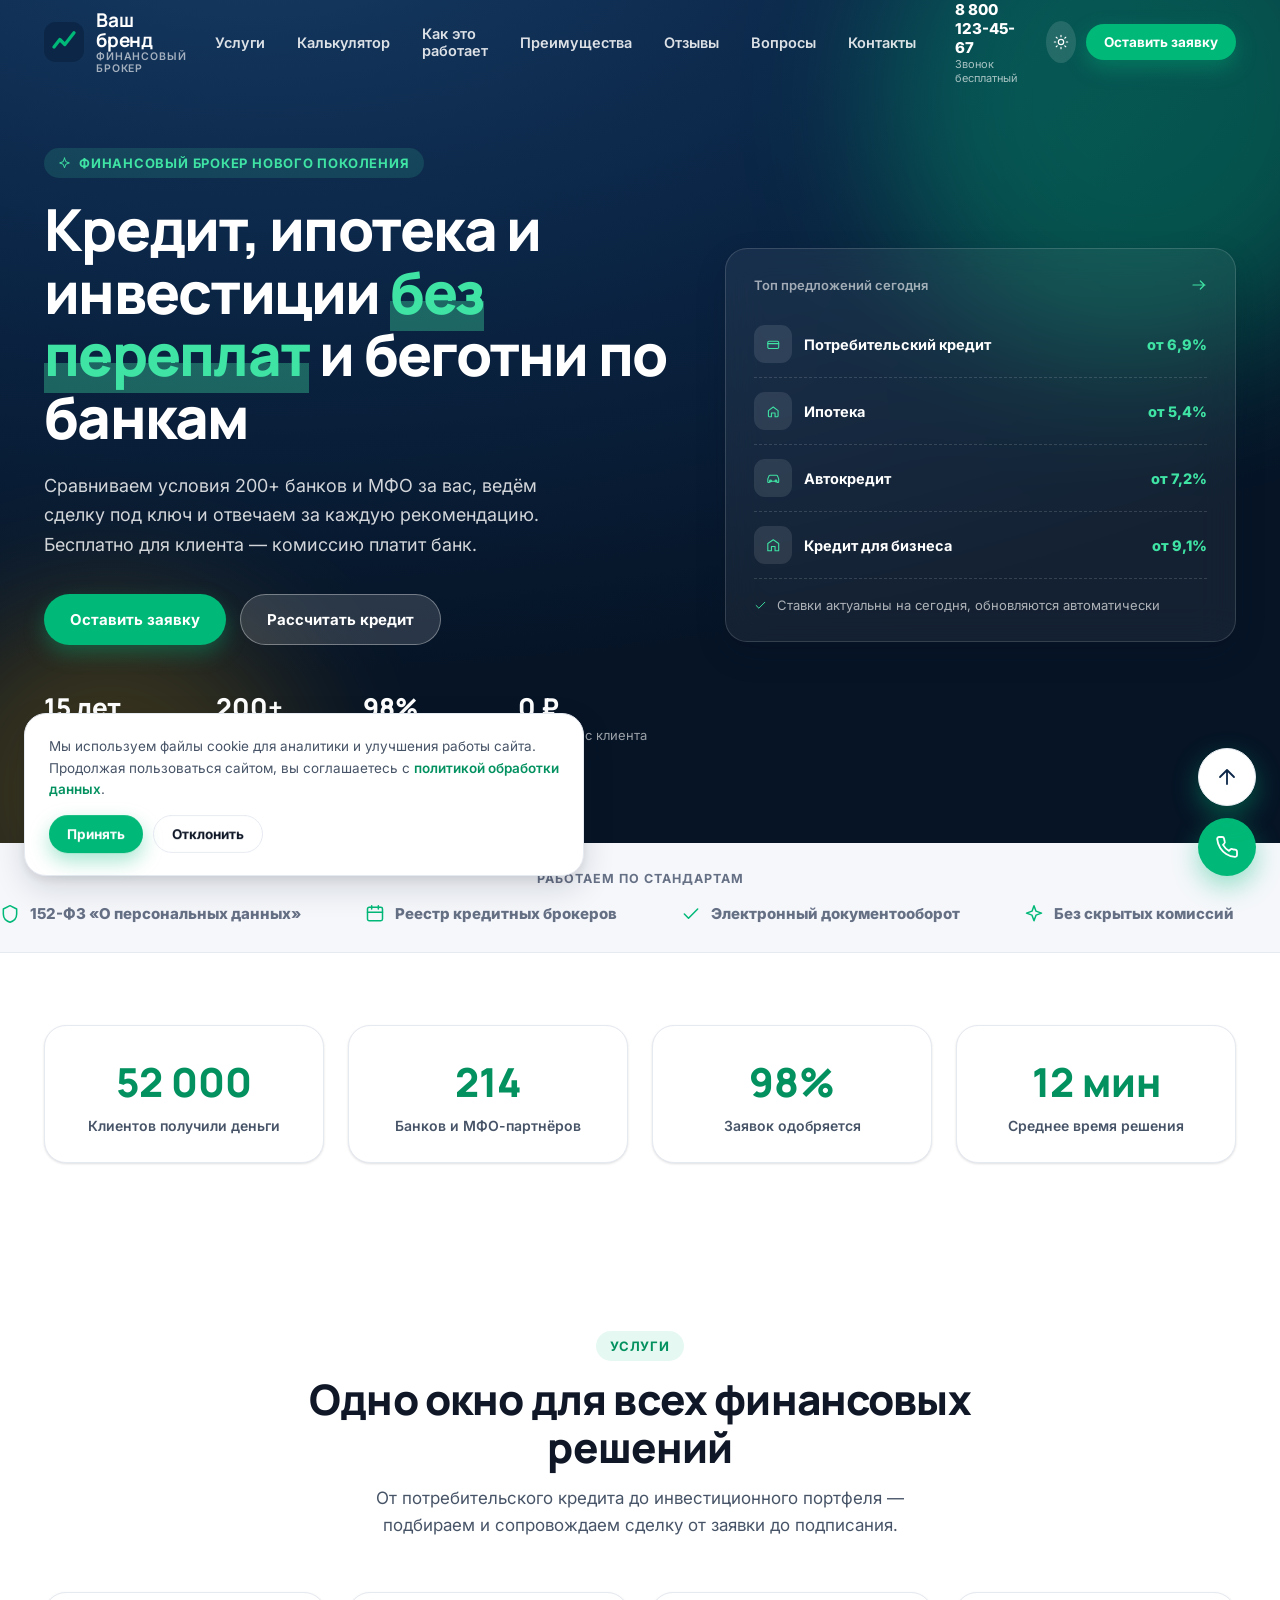
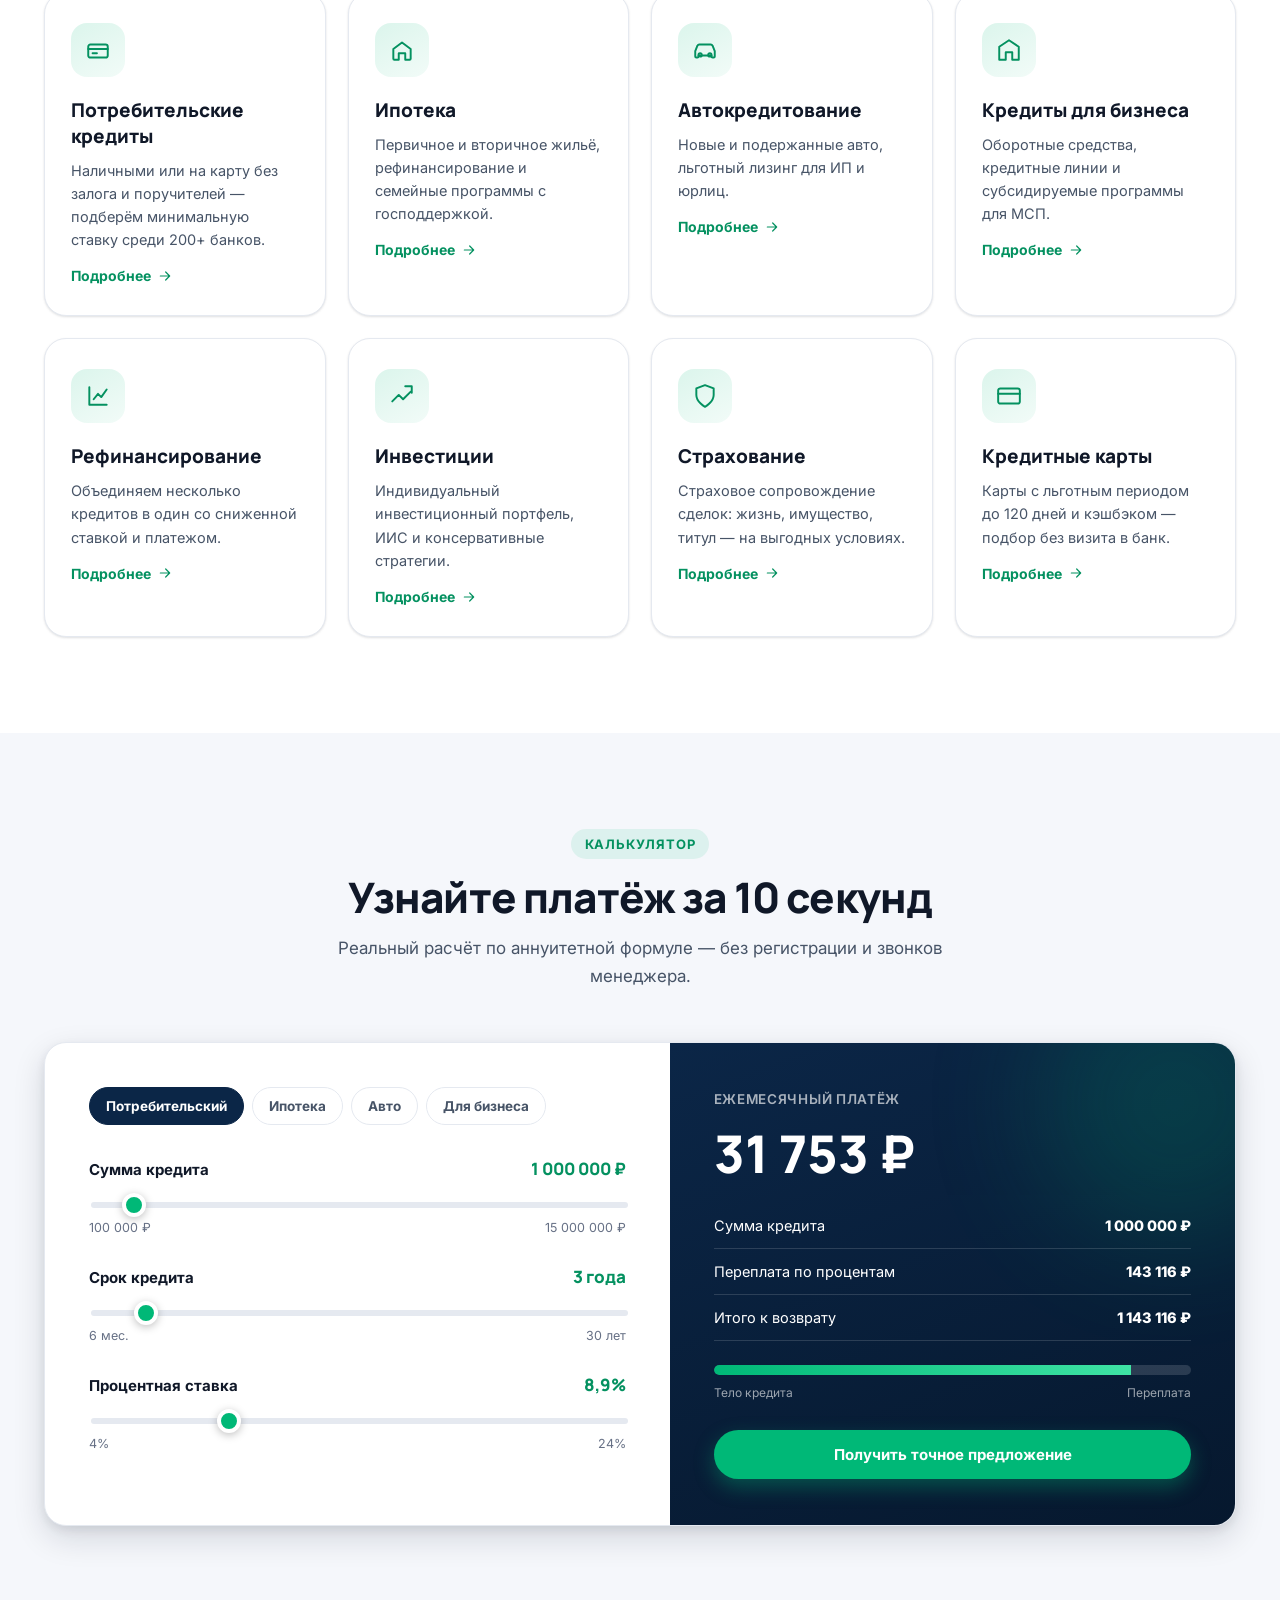
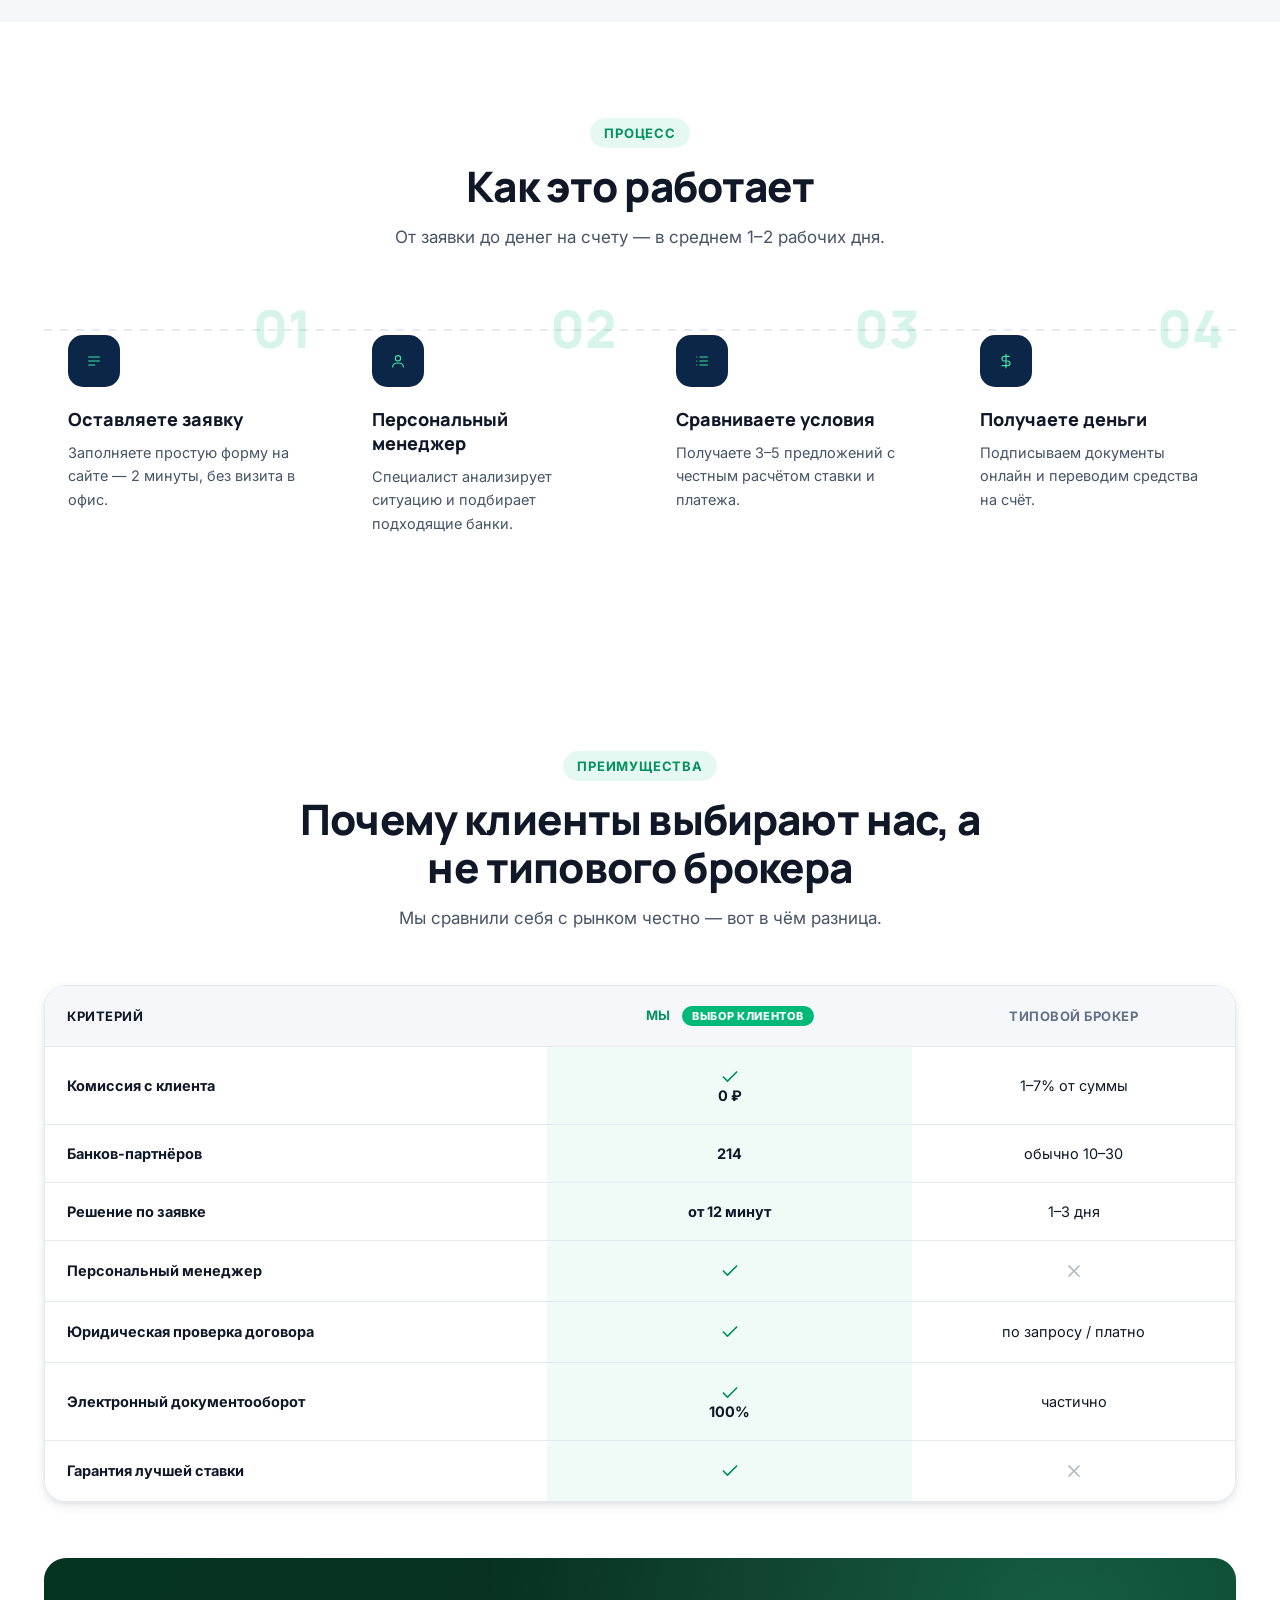
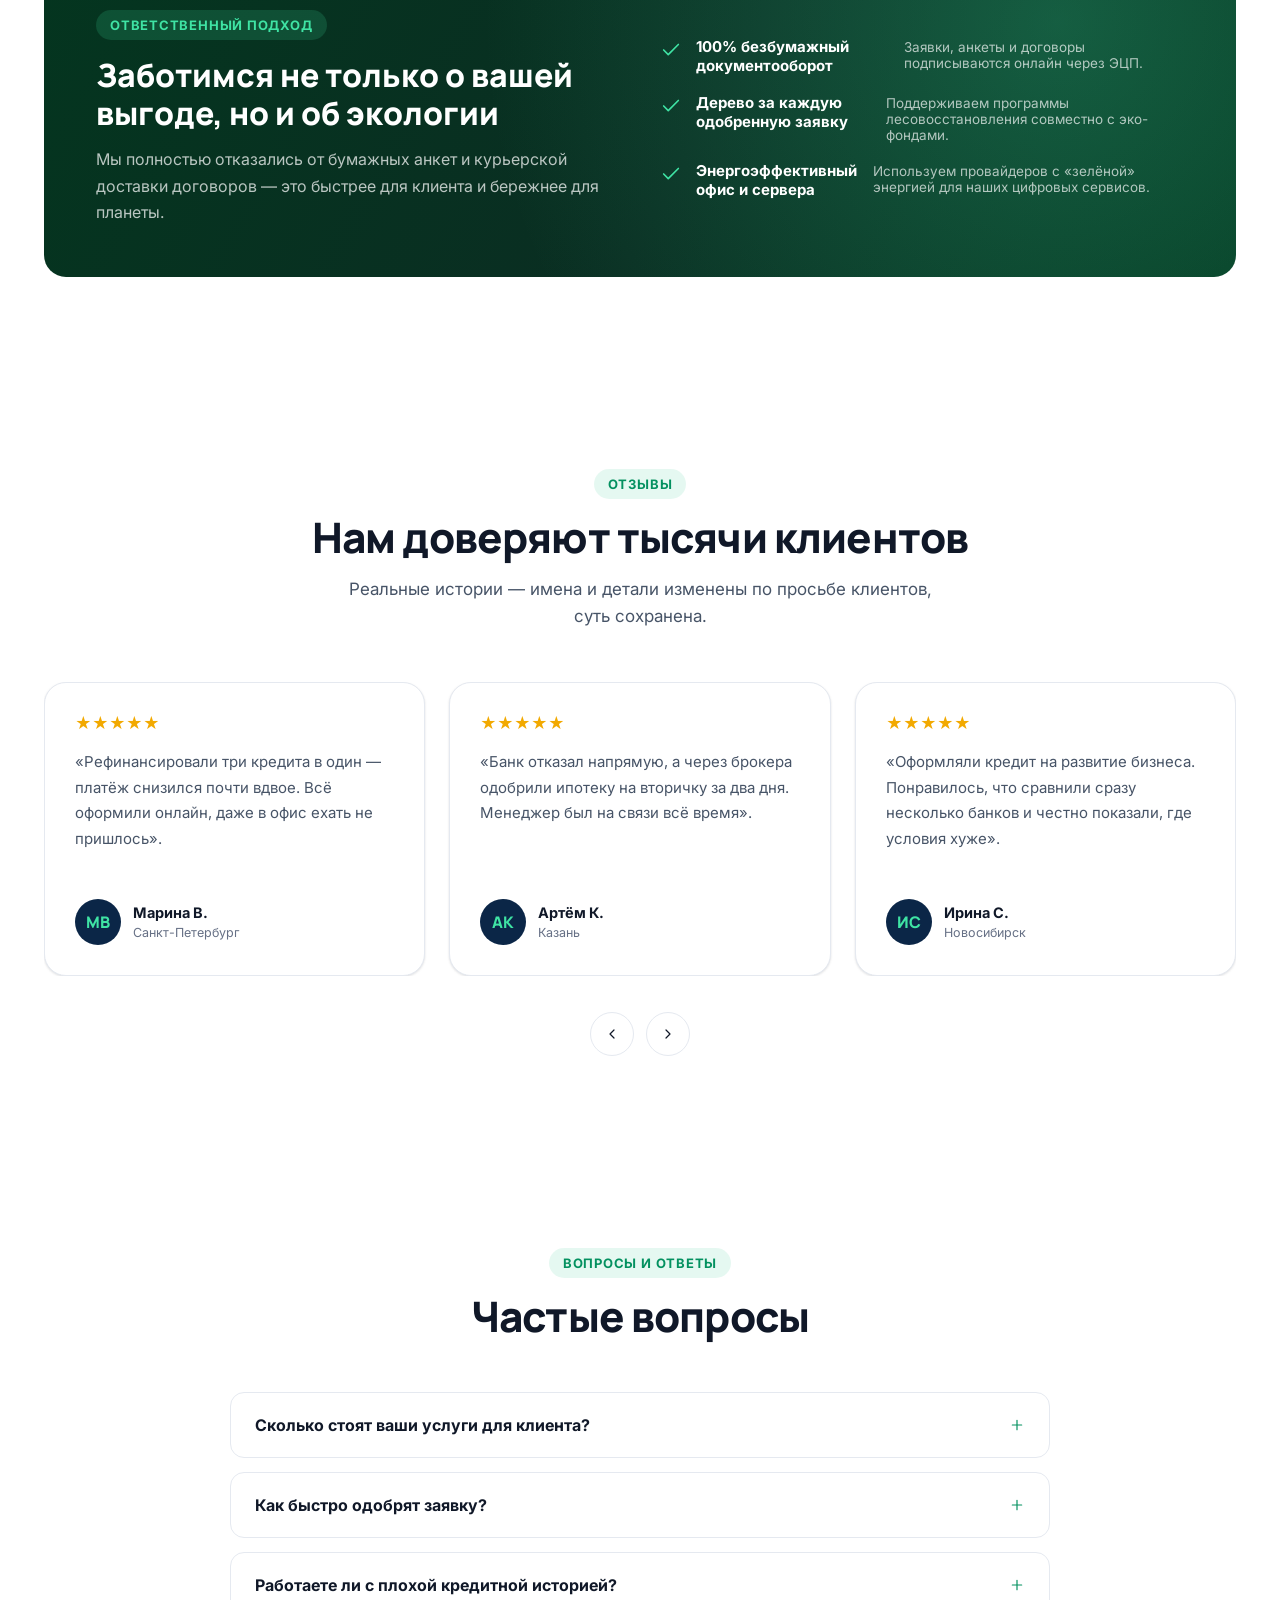
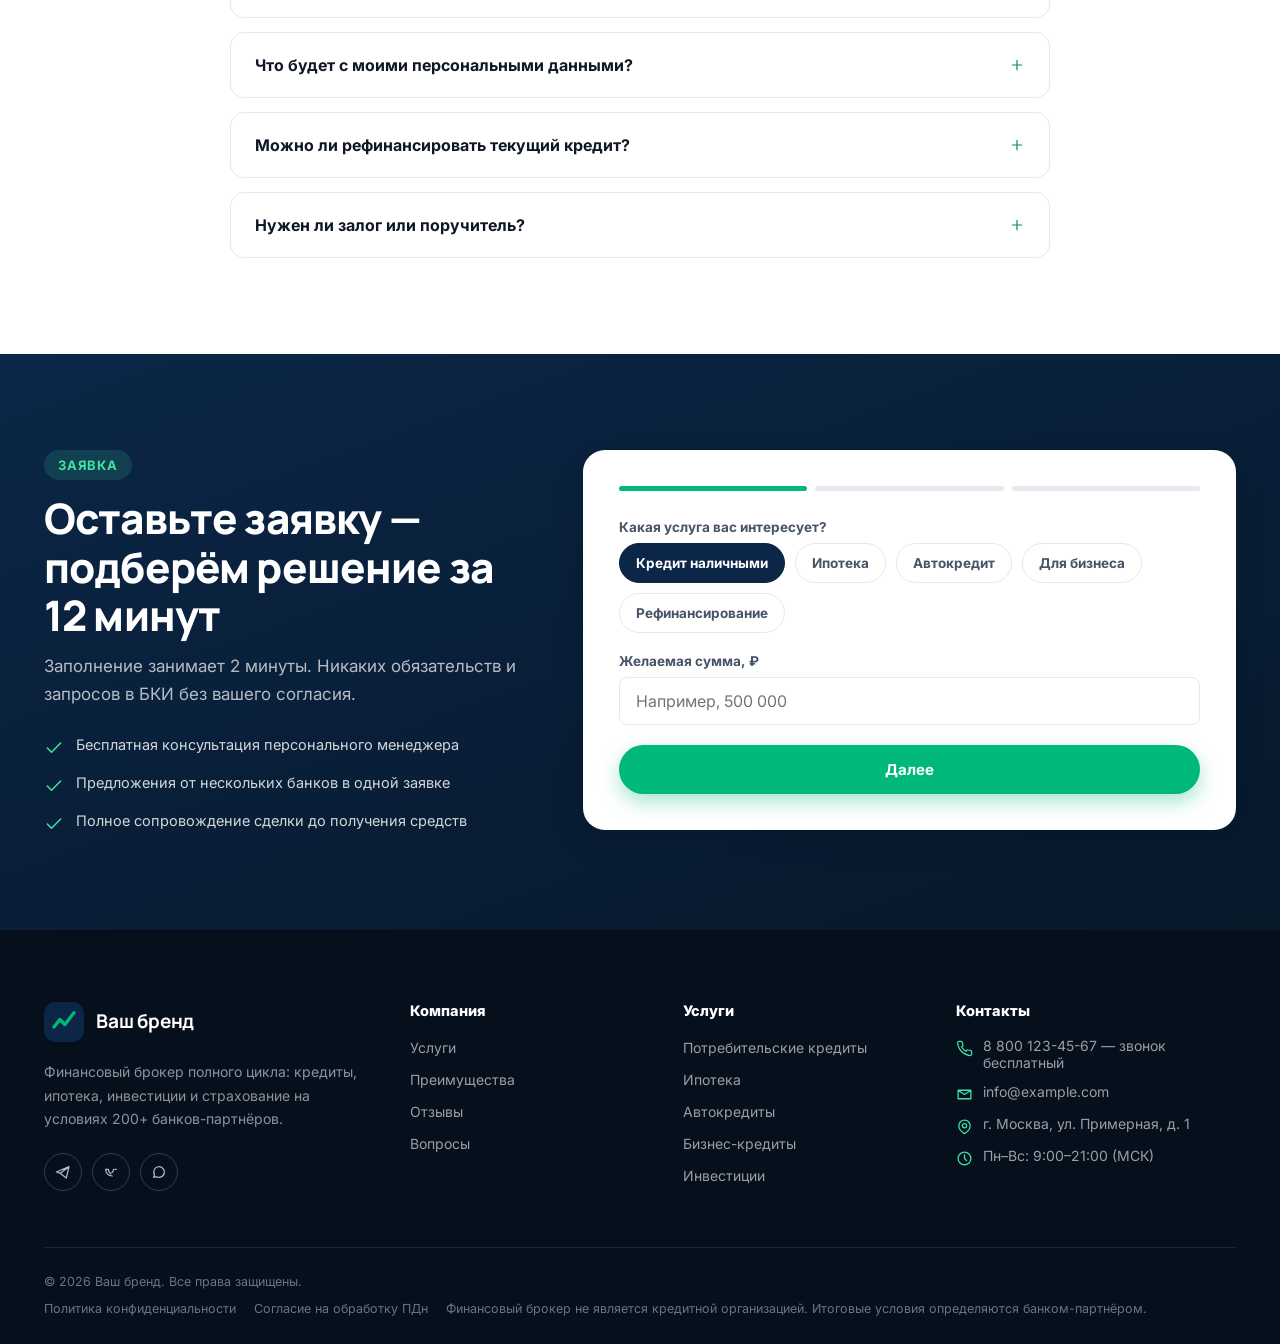
==== index.html @ 5a0577ce "Add brokerage website landing page Modern, functional landing page for a financial brokerage: intera" ====
<!doctype html>
<html lang="ru">
<head>
<meta charset="UTF-8">
<meta name="viewport" content="width=device-width, initial-scale=1">
<title>Финансовый брокер — кредиты, ипотека и инвестиции без переплат</title>
<meta name="description" content="Подбираем кредиты, ипотеку, автокредиты и инвестиционные решения на условиях 200+ банков-партнёров. Бесплатно для клиента, онлайн, за 5 минут.">
<meta name="theme-color" content="#0b2647">
<link rel="icon" href="data:image/svg+xml,%3Csvg xmlns='http://www.w3.org/2000/svg' viewBox='0 0 48 48'%3E%3Crect width='48' height='48' rx='12' fill='%230b2647'/%3E%3Cpath d='M12 30l7-9 6 6 11-14' stroke='%2300b877' stroke-width='4' fill='none' stroke-linecap='round' stroke-linejoin='round'/%3E%3C/svg%3E">
<link rel="preconnect" href="https://fonts.googleapis.com">
<link rel="preconnect" href="https://fonts.gstatic.com" crossorigin>
<link href="https://fonts.googleapis.com/css2?family=Inter:wght@400;500;600;700;800&family=Manrope:wght@700;800&display=swap" rel="stylesheet">
<link rel="stylesheet" href="assets/css/styles.css">
</head>
<body>
<a class="skip-link" href="#main">Перейти к содержанию</a>
<div class="scroll-progress" id="scrollProgress"></div>

<header class="site-header" id="siteHeader">
  <div class="container">
    <a href="#top" class="brand" aria-label="На главную">
      <svg class="brand-mark" viewBox="0 0 48 48" aria-hidden="true">
        <rect width="48" height="48" rx="14" fill="#0b2647"/>
        <path d="M12 30l7-9 6 6 11-14" stroke="#00b877" stroke-width="4" fill="none" stroke-linecap="round" stroke-linejoin="round"/>
      </svg>
      <span class="brand-name"><b>Ваш бренд</b><span>финансовый брокер</span></span>
    </a>

    <nav class="nav-desktop" aria-label="Основная навигация">
      <a href="#services">Услуги</a>
      <a href="#calculator">Калькулятор</a>
      <a href="#how">Как это работает</a>
      <a href="#advantages">Преимущества</a>
      <a href="#reviews">Отзывы</a>
      <a href="#faq">Вопросы</a>
      <a href="#contacts">Контакты</a>
    </nav>

    <div class="header-actions">
      <div class="header-phone">
        <a href="tel:+78001234567">8 800 123-45-67</a>
        <small>Звонок бесплатный</small>
      </div>
      <button class="theme-toggle" id="themeToggle" aria-label="Переключить тему">
        <svg class="icon icon-sun" viewBox="0 0 24 24"><circle cx="12" cy="12" r="4"/><path d="M12 2v2M12 20v2M4.9 4.9l1.4 1.4M17.7 17.7l1.4 1.4M2 12h2M20 12h2M4.9 19.1l1.4-1.4M17.7 6.3l1.4-1.4"/></svg>
        <svg class="icon icon-moon" viewBox="0 0 24 24"><path d="M21 12.8A9 9 0 1111.2 3a7 7 0 009.8 9.8z"/></svg>
      </button>
      <a href="#apply" class="btn btn-primary btn-sm header-apply-btn">Оставить заявку</a>
      <button class="menu-toggle" id="menuToggle" aria-label="Открыть меню">
        <svg class="icon" viewBox="0 0 24 24"><path d="M4 7h16M4 12h16M4 17h16"/></svg>
      </button>
    </div>
  </div>
</header>

<div class="nav-mobile" id="navMobile">
  <div class="nav-mobile-top">
    <span class="brand"><svg class="brand-mark" viewBox="0 0 48 48" aria-hidden="true"><rect width="48" height="48" rx="14" fill="#0b2647"/><path d="M12 30l7-9 6 6 11-14" stroke="#00b877" stroke-width="4" fill="none" stroke-linecap="round" stroke-linejoin="round"/></svg><span class="brand-name"><b style="color:var(--c-text)">Ваш бренд</b></span></span>
    <button class="menu-toggle" id="menuClose" aria-label="Закрыть меню" style="background:var(--c-bg-alt);color:var(--c-text)">
      <svg class="icon" viewBox="0 0 24 24"><path d="M6 6l12 12M18 6L6 18"/></svg>
    </button>
  </div>
  <a href="#services">Услуги</a>
  <a href="#calculator">Калькулятор</a>
  <a href="#how">Как это работает</a>
  <a href="#advantages">Преимущества</a>
  <a href="#reviews">Отзывы</a>
  <a href="#faq">Вопросы</a>
  <a href="#contacts">Контакты</a>
  <div class="header-phone">
    <a href="tel:+78001234567">8 800 123-45-67</a>
    <small>Звонок по России бесплатный</small>
  </div>
  <a href="#apply" class="btn btn-primary btn-block mt-lg">Оставить заявку</a>
</div>

<main id="main">

  <!-- HERO -->
  <section class="hero" id="top">
    <div class="hero-blob b1"></div>
    <div class="hero-blob b2"></div>
    <div class="container">
      <div class="hero-copy">
        <span class="eyebrow" style="background:rgba(63,227,164,.14); color:#3fe3a4;">
          <svg class="icon" viewBox="0 0 24 24" width="14" height="14"><path d="M12 2l2.4 6.6L21 11l-6.6 2.4L12 20l-2.4-6.6L3 11l6.6-2.4L12 2z"/></svg>
          Финансовый брокер нового поколения
        </span>
        <h1>Кредит, ипотека и инвестиции <em>без переплат</em> и беготни по банкам</h1>
        <p>Сравниваем условия 200+ банков и МФО за вас, ведём сделку под ключ и отвечаем за каждую рекомендацию. Бесплатно для клиента — комиссию платит банк.</p>
        <div class="hero-cta">
          <a href="#apply" class="btn btn-primary">Оставить заявку</a>
          <a href="#calculator" class="btn btn-light">Рассчитать кредит</a>
        </div>
        <div class="hero-trust">
          <div><b>15 лет</b><span>на финансовом рынке</span></div>
          <div><b>200+</b><span>банков-партнёров</span></div>
          <div><b>98%</b><span>одобренных заявок</span></div>
          <div><b>0 ₽</b><span>комиссии с клиента</span></div>
        </div>
      </div>

      <div class="hero-panel" aria-hidden="true">
        <div class="hero-panel-head">
          <span>Топ предложений сегодня</span>
          <svg class="icon" viewBox="0 0 24 24" width="16" height="16" style="color:#3fe3a4"><path d="M3 12h18M14 6l6 6-6 6"/></svg>
        </div>
        <div class="hero-panel-row">
          <span class="name"><span class="badge"><svg class="icon" viewBox="0 0 24 24" width="18" height="18"><rect x="3" y="7" width="18" height="12" rx="2"/><path d="M3 11h18"/></svg></span>Потребительский кредит</span>
          <span class="rate">от 6,9%</span>
        </div>
        <div class="hero-panel-row">
          <span class="name"><span class="badge"><svg class="icon" viewBox="0 0 24 24" width="18" height="18"><path d="M4 11l8-6 8 6v9a1 1 0 01-1 1h-4v-6H9v6H5a1 1 0 01-1-1v-9z"/></svg></span>Ипотека</span>
          <span class="rate">от 5,4%</span>
        </div>
        <div class="hero-panel-row">
          <span class="name"><span class="badge"><svg class="icon" viewBox="0 0 24 24" width="18" height="18"><path d="M3 13l2-5a2 2 0 012-1h10a2 2 0 012 1l2 5v5a1 1 0 01-1 1h-1a1 1 0 01-1-1v-1H6v1a1 1 0 01-1 1H4a1 1 0 01-1-1v-5z"/><circle cx="7.5" cy="16.5" r="1.5"/><circle cx="16.5" cy="16.5" r="1.5"/></svg></span>Автокредит</span>
          <span class="rate">от 7,2%</span>
        </div>
        <div class="hero-panel-row">
          <span class="name"><span class="badge"><svg class="icon" viewBox="0 0 24 24" width="18" height="18"><path d="M3 21V9l9-6 9 6v12h-6v-7H9v7H3z"/></svg></span>Кредит для бизнеса</span>
          <span class="rate">от 9,1%</span>
        </div>
        <div class="hero-panel-foot">
          <svg class="icon" viewBox="0 0 24 24" width="16" height="16"><path d="M20 6L9 17l-5-5"/></svg>
          Ставки актуальны на сегодня, обновляются автоматически
        </div>
      </div>
    </div>
  </section>

  <!-- TRUST STRIP -->
  <div class="trust-strip">
    <p>Работаем по стандартам</p>
    <div class="marquee">
      <div class="marquee-group">
        <span class="marquee-item"><svg class="icon" viewBox="0 0 24 24"><path d="M12 2l8 4v6c0 5-3.4 8.4-8 10-4.6-1.6-8-5-8-10V6l8-4z"/></svg>152-ФЗ «О персональных данных»</span>
        <span class="marquee-item"><svg class="icon" viewBox="0 0 24 24"><rect x="3" y="4" width="18" height="16" rx="2"/><path d="M8 2v4M16 2v4M3 10h18"/></svg>Реестр кредитных брокеров</span>
        <span class="marquee-item"><svg class="icon" viewBox="0 0 24 24"><path d="M20 6L9 17l-5-5"/></svg>Электронный документооборот</span>
        <span class="marquee-item"><svg class="icon" viewBox="0 0 24 24"><path d="M12 2l2.4 6.6L21 11l-6.6 2.4L12 20l-2.4-6.6L3 11l6.6-2.4L12 2z"/></svg>Без скрытых комиссий</span>
        <span class="marquee-item"><svg class="icon" viewBox="0 0 24 24"><path d="M12 22s8-4.5 8-11V5l-8-3-8 3v6c0 6.5 8 11 8 11z"/></svg>Страхование сделок</span>
      </div>
      <div class="marquee-group" aria-hidden="true">
        <span class="marquee-item"><svg class="icon" viewBox="0 0 24 24"><path d="M12 2l8 4v6c0 5-3.4 8.4-8 10-4.6-1.6-8-5-8-10V6l8-4z"/></svg>152-ФЗ «О персональных данных»</span>
        <span class="marquee-item"><svg class="icon" viewBox="0 0 24 24"><rect x="3" y="4" width="18" height="16" rx="2"/><path d="M8 2v4M16 2v4M3 10h18"/></svg>Реестр кредитных брокеров</span>
        <span class="marquee-item"><svg class="icon" viewBox="0 0 24 24"><path d="M20 6L9 17l-5-5"/></svg>Электронный документооборот</span>
        <span class="marquee-item"><svg class="icon" viewBox="0 0 24 24"><path d="M12 2l2.4 6.6L21 11l-6.6 2.4L12 20l-2.4-6.6L3 11l6.6-2.4L12 2z"/></svg>Без скрытых комиссий</span>
        <span class="marquee-item"><svg class="icon" viewBox="0 0 24 24"><path d="M12 22s8-4.5 8-11V5l-8-3-8 3v6c0 6.5 8 11 8 11z"/></svg>Страхование сделок</span>
      </div>
    </div>
  </div>

  <!-- STATS -->
  <section class="stats">
    <div class="container stats-grid">
      <div class="stat-card reveal"><div class="num" data-count="52000">0</div><div class="lbl">Клиентов получили деньги</div></div>
      <div class="stat-card reveal"><div class="num" data-count="214">0</div><div class="lbl">Банков и МФО-партнёров</div></div>
      <div class="stat-card reveal"><div class="num" data-count="98" data-suffix="%">0</div><div class="lbl">Заявок одобряется</div></div>
      <div class="stat-card reveal"><div class="num" data-count="12" data-suffix=" мин">0</div><div class="lbl">Среднее время решения</div></div>
    </div>
  </section>

  <!-- SERVICES -->
  <section id="services">
    <div class="container">
      <div class="section-head center">
        <span class="eyebrow">Услуги</span>
        <h2 class="section-title">Одно окно для всех финансовых решений</h2>
        <p class="section-lead">От потребительского кредита до инвестиционного портфеля — подбираем и сопровождаем сделку от заявки до подписания.</p>
      </div>
      <div class="services-grid reveal-stagger">
        <article class="service-card reveal" style="--i:0">
          <div class="service-icon"><svg class="icon" viewBox="0 0 24 24"><rect x="3" y="7" width="18" height="12" rx="2"/><path d="M3 11h18M7 15h4"/></svg></div>
          <h3>Потребительские кредиты</h3>
          <p>Наличными или на карту без залога и поручителей — подберём минимальную ставку среди 200+ банков.</p>
          <a href="#apply" class="service-link">Подробнее <svg class="icon" viewBox="0 0 24 24" width="16" height="16"><path d="M5 12h14M13 6l6 6-6 6"/></svg></a>
        </article>
        <article class="service-card reveal" style="--i:1">
          <div class="service-icon"><svg class="icon" viewBox="0 0 24 24"><path d="M4 11l8-6 8 6v9a1 1 0 01-1 1h-4v-6H9v6H5a1 1 0 01-1-1v-9z"/></svg></div>
          <h3>Ипотека</h3>
          <p>Первичное и вторичное жильё, рефинансирование и семейные программы с господдержкой.</p>
          <a href="#apply" class="service-link">Подробнее <svg class="icon" viewBox="0 0 24 24" width="16" height="16"><path d="M5 12h14M13 6l6 6-6 6"/></svg></a>
        </article>
        <article class="service-card reveal" style="--i:2">
          <div class="service-icon"><svg class="icon" viewBox="0 0 24 24"><path d="M3 13l2-5a2 2 0 012-1h10a2 2 0 012 1l2 5v5a1 1 0 01-1 1h-1a1 1 0 01-1-1v-1H6v1a1 1 0 01-1 1H4a1 1 0 01-1-1v-5z"/><circle cx="7.5" cy="16.5" r="1.5"/><circle cx="16.5" cy="16.5" r="1.5"/></svg></div>
          <h3>Автокредитование</h3>
          <p>Новые и подержанные авто, льготный лизинг для ИП и юрлиц.</p>
          <a href="#apply" class="service-link">Подробнее <svg class="icon" viewBox="0 0 24 24" width="16" height="16"><path d="M5 12h14M13 6l6 6-6 6"/></svg></a>
        </article>
        <article class="service-card reveal" style="--i:3">
          <div class="service-icon"><svg class="icon" viewBox="0 0 24 24"><path d="M3 21V9l9-6 9 6v12h-6v-7H9v7H3z"/></svg></div>
          <h3>Кредиты для бизнеса</h3>
          <p>Оборотные средства, кредитные линии и субсидируемые программы для МСП.</p>
          <a href="#apply" class="service-link">Подробнее <svg class="icon" viewBox="0 0 24 24" width="16" height="16"><path d="M5 12h14M13 6l6 6-6 6"/></svg></a>
        </article>
        <article class="service-card reveal" style="--i:4">
          <div class="service-icon"><svg class="icon" viewBox="0 0 24 24"><path d="M4 4v16h16M8 15l4-5 3 3 5-7"/></svg></div>
          <h3>Рефинансирование</h3>
          <p>Объединяем несколько кредитов в один со сниженной ставкой и платежом.</p>
          <a href="#apply" class="service-link">Подробнее <svg class="icon" viewBox="0 0 24 24" width="16" height="16"><path d="M5 12h14M13 6l6 6-6 6"/></svg></a>
        </article>
        <article class="service-card reveal" style="--i:5">
          <div class="service-icon"><svg class="icon" viewBox="0 0 24 24"><path d="M3 17l6-6 4 4 8-8M21 3h-6M21 3v6"/></svg></div>
          <h3>Инвестиции</h3>
          <p>Индивидуальный инвестиционный портфель, ИИС и консервативные стратегии.</p>
          <a href="#apply" class="service-link">Подробнее <svg class="icon" viewBox="0 0 24 24" width="16" height="16"><path d="M5 12h14M13 6l6 6-6 6"/></svg></a>
        </article>
        <article class="service-card reveal" style="--i:6">
          <div class="service-icon"><svg class="icon" viewBox="0 0 24 24"><path d="M12 22s8-4.5 8-11V5l-8-3-8 3v6c0 6.5 8 11 8 11z"/></svg></div>
          <h3>Страхование</h3>
          <p>Страховое сопровождение сделок: жизнь, имущество, титул — на выгодных условиях.</p>
          <a href="#apply" class="service-link">Подробнее <svg class="icon" viewBox="0 0 24 24" width="16" height="16"><path d="M5 12h14M13 6l6 6-6 6"/></svg></a>
        </article>
        <article class="service-card reveal" style="--i:7">
          <div class="service-icon"><svg class="icon" viewBox="0 0 24 24"><rect x="2" y="5" width="20" height="14" rx="2"/><path d="M2 10h20"/></svg></div>
          <h3>Кредитные карты</h3>
          <p>Карты с льготным периодом до 120 дней и кэшбэком — подбор без визита в банк.</p>
          <a href="#apply" class="service-link">Подробнее <svg class="icon" viewBox="0 0 24 24" width="16" height="16"><path d="M5 12h14M13 6l6 6-6 6"/></svg></a>
        </article>
      </div>
    </div>
  </section>

  <!-- CALCULATOR -->
  <section id="calculator" class="calc-section">
    <div class="container">
      <div class="section-head center">
        <span class="eyebrow">Калькулятор</span>
        <h2 class="section-title">Узнайте платёж за 10 секунд</h2>
        <p class="section-lead">Реальный расчёт по аннуитетной формуле — без регистрации и звонков менеджера.</p>
      </div>

      <div class="calculator reveal">
        <div class="calc-form">
          <div class="calc-type-toggle" role="tablist" aria-label="Тип кредита">
            <button type="button" class="active" data-rate="8.9">Потребительский</button>
            <button type="button" data-rate="5.9">Ипотека</button>
            <button type="button" data-rate="9.5">Авто</button>
            <button type="button" data-rate="11.5">Для бизнеса</button>
          </div>

          <div class="calc-field">
            <div class="calc-field-head"><label for="calcSum">Сумма кредита</label><output id="calcSumOut">1 000 000 ₽</output></div>
            <input type="range" id="calcSum" min="100000" max="15000000" step="50000" value="1000000">
            <div class="calc-range-labels"><span>100 000 ₽</span><span>15 000 000 ₽</span></div>
          </div>

          <div class="calc-field">
            <div class="calc-field-head"><label for="calcTerm">Срок кредита</label><output id="calcTermOut">36 мес.</output></div>
            <input type="range" id="calcTerm" min="6" max="360" step="1" value="36">
            <div class="calc-range-labels"><span>6 мес.</span><span>30 лет</span></div>
          </div>

          <div class="calc-field">
            <div class="calc-field-head"><label for="calcRate">Процентная ставка</label><output id="calcRateOut">8,9%</output></div>
            <input type="range" id="calcRate" min="4" max="24" step="0.1" value="8.9">
            <div class="calc-range-labels"><span>4%</span><span>24%</span></div>
          </div>
        </div>

        <div class="calc-result">
          <div class="calc-result-main">
            <span>Ежемесячный платёж</span>
            <div class="amount" id="calcMonthly">31 745 ₽</div>
          </div>
          <div class="calc-result-list">
            <div><span>Сумма кредита</span><b id="calcOutSum">1 000 000 ₽</b></div>
            <div><span>Переплата по процентам</span><b id="calcOverpay">142 820 ₽</b></div>
            <div><span>Итого к возврату</span><b id="calcTotal">1 142 820 ₽</b></div>
          </div>
          <div class="calc-bar"><span id="calcBarFill" style="width:88%"></span></div>
          <div class="calc-bar-legend"><span>Тело кредита</span><span>Переплата</span></div>
          <a href="#apply" class="btn btn-primary btn-block">Получить точное предложение</a>
        </div>
      </div>
    </div>
  </section>

  <!-- HOW IT WORKS -->
  <section id="how">
    <div class="container">
      <div class="section-head center">
        <span class="eyebrow">Процесс</span>
        <h2 class="section-title">Как это работает</h2>
        <p class="section-lead">От заявки до денег на счету — в среднем 1–2 рабочих дня.</p>
      </div>
      <div class="steps" style="position:relative">
        <div class="steps-connector" aria-hidden="true"></div>
        <div class="step-card reveal"><span class="step-num">01</span><div class="step-icon"><svg class="icon" viewBox="0 0 24 24"><path d="M4 4h16v16H4z" opacity="0"/><path d="M4 6h16M4 12h16M4 18h9"/></svg></div><h3>Оставляете заявку</h3><p>Заполняете простую форму на сайте — 2 минуты, без визита в офис.</p></div>
        <div class="step-card reveal"><span class="step-num">02</span><div class="step-icon"><svg class="icon" viewBox="0 0 24 24"><circle cx="12" cy="8" r="4"/><path d="M4 21c0-4 4-6 8-6s8 2 8 6"/></svg></div><h3>Персональный менеджер</h3><p>Специалист анализирует ситуацию и подбирает подходящие банки.</p></div>
        <div class="step-card reveal"><span class="step-num">03</span><div class="step-icon"><svg class="icon" viewBox="0 0 24 24"><path d="M9 6h11M9 12h11M9 18h11M4 6h.01M4 12h.01M4 18h.01"/></svg></div><h3>Сравниваете условия</h3><p>Получаете 3–5 предложений с честным расчётом ставки и платежа.</p></div>
        <div class="step-card reveal"><span class="step-num">04</span><div class="step-icon"><svg class="icon" viewBox="0 0 24 24"><path d="M12 2v20M17 5H9.5a3.5 3.5 0 000 7h5a3.5 3.5 0 010 7H6"/></svg></div><h3>Получаете деньги</h3><p>Подписываем документы онлайн и переводим средства на счёт.</p></div>
      </div>
    </div>
  </section>

  <!-- ADVANTAGES / COMPARISON -->
  <section id="advantages">
    <div class="container">
      <div class="section-head center">
        <span class="eyebrow">Преимущества</span>
        <h2 class="section-title">Почему клиенты выбирают нас, а не типового брокера</h2>
        <p class="section-lead">Мы сравнили себя с рынком честно — вот в чём разница.</p>
      </div>
      <div class="compare-wrap reveal">
        <table class="compare">
          <thead>
            <tr>
              <th>Критерий</th>
              <th class="us">Мы <span class="compare-badge">выбор клиентов</span></th>
              <th>Типовой брокер</th>
            </tr>
          </thead>
          <tbody>
            <tr>
              <td>Комиссия с клиента</td>
              <td class="us"><svg class="icon-yes" viewBox="0 0 24 24"><path d="M20 6L9 17l-5-5"/></svg> 0 ₽</td>
              <td>1–7% от суммы</td>
            </tr>
            <tr>
              <td>Банков-партнёров</td>
              <td class="us">214</td>
              <td>обычно 10–30</td>
            </tr>
            <tr>
              <td>Решение по заявке</td>
              <td class="us">от 12 минут</td>
              <td>1–3 дня</td>
            </tr>
            <tr>
              <td>Персональный менеджер</td>
              <td class="us"><svg class="icon-yes" viewBox="0 0 24 24"><path d="M20 6L9 17l-5-5"/></svg></td>
              <td><svg class="icon-no" viewBox="0 0 24 24"><path d="M6 6l12 12M18 6L6 18"/></svg></td>
            </tr>
            <tr>
              <td>Юридическая проверка договора</td>
              <td class="us"><svg class="icon-yes" viewBox="0 0 24 24"><path d="M20 6L9 17l-5-5"/></svg></td>
              <td>по запросу / платно</td>
            </tr>
            <tr>
              <td>Электронный документооборот</td>
              <td class="us"><svg class="icon-yes" viewBox="0 0 24 24"><path d="M20 6L9 17l-5-5"/></svg> 100%</td>
              <td>частично</td>
            </tr>
            <tr>
              <td>Гарантия лучшей ставки</td>
              <td class="us"><svg class="icon-yes" viewBox="0 0 24 24"><path d="M20 6L9 17l-5-5"/></svg></td>
              <td><svg class="icon-no" viewBox="0 0 24 24"><path d="M6 6l12 12M18 6L6 18"/></svg></td>
            </tr>
          </tbody>
        </table>
      </div>

      <div class="eco-band reveal mt-lg">
        <div class="eco-band-copy">
          <span class="eyebrow">Ответственный подход</span>
          <h2>Заботимся не только о вашей выгоде, но и об экологии</h2>
          <p>Мы полностью отказались от бумажных анкет и курьерской доставки договоров — это быстрее для клиента и бережнее для планеты.</p>
        </div>
        <div class="eco-band-list">
          <div><svg class="icon" viewBox="0 0 24 24"><path d="M20 6L9 17l-5-5"/></svg><div><b>100% безбумажный документооборот</b><p>Заявки, анкеты и договоры подписываются онлайн через ЭЦП.</p></div></div>
          <div><svg class="icon" viewBox="0 0 24 24"><path d="M20 6L9 17l-5-5"/></svg><div><b>Дерево за каждую одобренную заявку</b><p>Поддерживаем программы лесовосстановления совместно с эко-фондами.</p></div></div>
          <div><svg class="icon" viewBox="0 0 24 24"><path d="M20 6L9 17l-5-5"/></svg><div><b>Энергоэффективный офис и сервера</b><p>Используем провайдеров с «зелёной» энергией для наших цифровых сервисов.</p></div></div>
        </div>
      </div>
    </div>
  </section>

  <!-- TESTIMONIALS -->
  <section id="reviews">
    <div class="container">
      <div class="section-head center">
        <span class="eyebrow">Отзывы</span>
        <h2 class="section-title">Нам доверяют тысячи клиентов</h2>
        <p class="section-lead">Реальные истории — имена и детали изменены по просьбе клиентов, суть сохранена.</p>
      </div>
      <div class="testi-track-wrap">
        <div class="testi-track" id="testiTrack">
          <div class="testi-card">
            <div class="testi-stars">★★★★★</div>
            <p class="quote">«Рефинансировали три кредита в один — платёж снизился почти вдвое. Всё оформили онлайн, даже в офис ехать не пришлось».</p>
            <div class="testi-person"><div class="testi-avatar">МВ</div><div><b>Марина В.</b><span>Санкт-Петербург</span></div></div>
          </div>
          <div class="testi-card">
            <div class="testi-stars">★★★★★</div>
            <p class="quote">«Банк отказал напрямую, а через брокера одобрили ипотеку на вторичку за два дня. Менеджер был на связи всё время».</p>
            <div class="testi-person"><div class="testi-avatar">АК</div><div><b>Артём К.</b><span>Казань</span></div></div>
          </div>
          <div class="testi-card">
            <div class="testi-stars">★★★★★</div>
            <p class="quote">«Оформляли кредит на развитие бизнеса. Понравилось, что сравнили сразу несколько банков и честно показали, где условия хуже».</p>
            <div class="testi-person"><div class="testi-avatar">ИС</div><div><b>Ирина С.</b><span>Новосибирск</span></div></div>
          </div>
          <div class="testi-card">
            <div class="testi-stars">★★★★★</div>
            <p class="quote">«Ставка оказалась ниже, чем предлагал мой банк напрямую. Никаких скрытых комиссий, всё прозрачно».</p>
            <div class="testi-person"><div class="testi-avatar">ДП</div><div><b>Дмитрий П.</b><span>Екатеринбург</span></div></div>
          </div>
        </div>
      </div>
      <div class="testi-nav">
        <button id="testiPrev" aria-label="Предыдущий отзыв"><svg class="icon" viewBox="0 0 24 24" width="18" height="18"><path d="M15 6l-6 6 6 6"/></svg></button>
        <button id="testiNext" aria-label="Следующий отзыв"><svg class="icon" viewBox="0 0 24 24" width="18" height="18"><path d="M9 6l6 6-6 6"/></svg></button>
      </div>
    </div>
  </section>

  <!-- FAQ -->
  <section id="faq">
    <div class="container">
      <div class="section-head center">
        <span class="eyebrow">Вопросы и ответы</span>
        <h2 class="section-title">Частые вопросы</h2>
      </div>
      <div class="faq-list">
        <div class="faq-item reveal" data-open="false">
          <button class="faq-q">Сколько стоят ваши услуги для клиента?<svg class="icon" viewBox="0 0 24 24" width="20" height="20"><path d="M12 5v14M5 12h14"/></svg></button>
          <div class="faq-a"><div class="faq-a-inner">Подбор и сопровождение сделки для клиента бесплатны — наше вознаграждение выплачивает банк-партнёр после одобрения заявки. Итоговая стоимость кредита для вас не увеличивается.</div></div>
        </div>
        <div class="faq-item reveal" data-open="false">
          <button class="faq-q">Как быстро одобрят заявку?<svg class="icon" viewBox="0 0 24 24" width="20" height="20"><path d="M12 5v14M5 12h14"/></svg></button>
          <div class="faq-a"><div class="faq-a-inner">Предварительное решение приходит от 12 минут до нескольких часов в зависимости от продукта. Полное оформление ипотеки и крупных сумм занимает 1–3 рабочих дня.</div></div>
        </div>
        <div class="faq-item reveal" data-open="false">
          <button class="faq-q">Работаете ли с плохой кредитной историей?<svg class="icon" viewBox="0 0 24 24" width="20" height="20"><path d="M12 5v14M5 12h14"/></svg></button>
          <div class="faq-a"><div class="faq-a-inner">Да, среди партнёров есть банки и МФО с лояльным скорингом. Менеджер подберёт реалистичные варианты и честно предупредит о шансах на одобрение.</div></div>
        </div>
        <div class="faq-item reveal" data-open="false">
          <button class="faq-q">Что будет с моими персональными данными?<svg class="icon" viewBox="0 0 24 24" width="20" height="20"><path d="M12 5v14M5 12h14"/></svg></button>
          <div class="faq-a"><div class="faq-a-inner">Обработка данных соответствует 152-ФЗ. Данные передаются только в банки, которые вы выберете для подачи заявки, и защищены шифрованием.</div></div>
        </div>
        <div class="faq-item reveal" data-open="false">
          <button class="faq-q">Можно ли рефинансировать текущий кредит?<svg class="icon" viewBox="0 0 24 24" width="20" height="20"><path d="M12 5v14M5 12h14"/></svg></button>
          <div class="faq-a"><div class="faq-a-inner">Да, можно объединить несколько кредитов в один с более низкой ставкой. Рассчитайте примерную выгоду в калькуляторе выше.</div></div>
        </div>
        <div class="faq-item reveal" data-open="false">
          <button class="faq-q">Нужен ли залог или поручитель?<svg class="icon" viewBox="0 0 24 24" width="20" height="20"><path d="M12 5v14M5 12h14"/></svg></button>
          <div class="faq-a"><div class="faq-a-inner">Для большинства потребительских кредитов — нет. Для ипотеки залогом выступает приобретаемая недвижимость, для бизнес-кредитов условия обсуждаются индивидуально.</div></div>
        </div>
      </div>
    </div>
  </section>

  <!-- APPLY FORM -->
  <section id="apply" class="apply-section">
    <div class="container apply-grid">
      <div class="apply-copy">
        <span class="eyebrow" style="background:rgba(63,227,164,.14); color:#3fe3a4;">Заявка</span>
        <h2 class="section-title" style="color:#fff;">Оставьте заявку — подберём решение за 12 минут</h2>
        <p class="section-lead">Заполнение занимает 2 минуты. Никаких обязательств и запросов в БКИ без вашего согласия.</p>
        <div class="apply-benefits">
          <div><svg class="icon" viewBox="0 0 24 24"><path d="M20 6L9 17l-5-5"/></svg>Бесплатная консультация персонального менеджера</div>
          <div><svg class="icon" viewBox="0 0 24 24"><path d="M20 6L9 17l-5-5"/></svg>Предложения от нескольких банков в одной заявке</div>
          <div><svg class="icon" viewBox="0 0 24 24"><path d="M20 6L9 17l-5-5"/></svg>Полное сопровождение сделки до получения средств</div>
        </div>
      </div>

      <div class="apply-card">
        <div class="apply-progress"><span class="dot active" data-step="1"></span><span class="dot" data-step="2"></span><span class="dot" data-step="3"></span></div>

        <form id="applyForm" novalidate>
          <div class="form-step active" data-step="1">
            <div class="form-row">
              <label>Какая услуга вас интересует?</label>
              <div class="chip-group" id="serviceChips">
                <button type="button" class="chip active" data-value="Потребительский кредит">Кредит наличными</button>
                <button type="button" class="chip" data-value="Ипотека">Ипотека</button>
                <button type="button" class="chip" data-value="Автокредит">Автокредит</button>
                <button type="button" class="chip" data-value="Кредит для бизнеса">Для бизнеса</button>
                <button type="button" class="chip" data-value="Рефинансирование">Рефинансирование</button>
              </div>
            </div>
            <div class="form-row">
              <label for="applySum">Желаемая сумма, ₽</label>
              <input type="text" id="applySum" inputmode="numeric" placeholder="Например, 500 000">
              <div class="err">Укажите примерную сумму</div>
            </div>
            <div class="form-actions">
              <button type="button" class="btn btn-primary btn-block" data-next>Далее</button>
            </div>
          </div>

          <div class="form-step" data-step="2">
            <div class="form-row">
              <label for="applyName">Ваше имя</label>
              <input type="text" id="applyName" autocomplete="name" placeholder="Иван Иванов">
              <div class="err">Введите имя</div>
            </div>
            <div class="form-grid-2">
              <div class="form-row">
                <label for="applyPhone">Телефон</label>
                <input type="tel" id="applyPhone" autocomplete="tel" placeholder="+7 (___) ___-__-__">
                <div class="err">Введите корректный номер</div>
              </div>
              <div class="form-row">
                <label for="applyCity">Город</label>
                <input type="text" id="applyCity" autocomplete="address-level2" placeholder="Москва">
              </div>
            </div>
            <div class="form-actions">
              <button type="button" class="btn btn-ghost btn-block" data-back>Назад</button>
              <button type="button" class="btn btn-primary btn-block" data-next>Далее</button>
            </div>
          </div>

          <div class="form-step" data-step="3">
            <div class="form-row" style="background:var(--c-bg-alt); padding:18px; border-radius:12px;">
              <p style="font-size:14px; color:var(--c-text-soft); line-height:1.6; margin:0;">Проверьте данные перед отправкой — менеджер свяжется с вами в течение 12 минут в рабочее время.</p>
            </div>
            <label class="consent">
              <input type="checkbox" id="applyConsent">
              <span>Даю согласие на <a href="privacy.html">обработку персональных данных</a> и получение информационных сообщений</span>
            </label>
            <div class="err" id="consentErr" style="display:none; margin-top:8px;">Необходимо согласие на обработку данных</div>
            <div class="form-actions" style="margin-top:20px;">
              <button type="button" class="btn btn-ghost btn-block" data-back>Назад</button>
              <button type="submit" class="btn btn-primary btn-block">Отправить заявку</button>
            </div>
          </div>
        </form>

        <div class="form-success" id="formSuccess" style="display:none;">
          <div class="icon-wrap"><svg class="icon" viewBox="0 0 24 24"><path d="M20 6L9 17l-5-5"/></svg></div>
          <h3>Заявка отправлена!</h3>
          <p>Персональный менеджер свяжется с вами в течение 12 минут в рабочее время. Также вы можете позвонить сами: <a href="tel:+78001234567" style="color:var(--c-accent-dark); font-weight:700;">8 800 123-45-67</a></p>
        </div>
      </div>
    </div>
  </section>

</main>

<footer class="site-footer" id="contacts">
  <div class="container">
    <div class="footer-grid">
      <div class="footer-brand">
        <span class="brand"><svg class="brand-mark" viewBox="0 0 48 48" aria-hidden="true"><rect width="48" height="48" rx="14" fill="#0b2647"/><path d="M12 30l7-9 6 6 11-14" stroke="#00b877" stroke-width="4" fill="none" stroke-linecap="round" stroke-linejoin="round"/></svg><span class="brand-name"><b>Ваш бренд</b></span></span>
        <p>Финансовый брокер полного цикла: кредиты, ипотека, инвестиции и страхование на условиях 200+ банков-партнёров.</p>
        <div class="footer-social" aria-label="Социальные сети">
          <a href="#" aria-label="Telegram"><svg class="icon" viewBox="0 0 24 24" width="17" height="17"><path d="M21 4L2 12l6 2m13-10l-4 17-8-6m12-11L8 14"/></svg></a>
          <a href="#" aria-label="VK"><svg class="icon" viewBox="0 0 24 24" width="17" height="17"><path d="M4 8c0 6 4 10 10 10M4 8h4M18 8h2M8 8c.5 4 3 7 4 7M16 8c-.3 2-1.5 4-3 5"/></svg></a>
          <a href="#" aria-label="WhatsApp"><svg class="icon" viewBox="0 0 24 24" width="17" height="17"><path d="M4 20l1.2-4A8 8 0 1112 20a8 8 0 01-4-1z"/></svg></a>
        </div>
      </div>

      <div class="footer-col">
        <h4>Компания</h4>
        <ul>
          <li><a href="#services">Услуги</a></li>
          <li><a href="#advantages">Преимущества</a></li>
          <li><a href="#reviews">Отзывы</a></li>
          <li><a href="#faq">Вопросы</a></li>
        </ul>
      </div>

      <div class="footer-col">
        <h4>Услуги</h4>
        <ul>
          <li><a href="#services">Потребительские кредиты</a></li>
          <li><a href="#services">Ипотека</a></li>
          <li><a href="#services">Автокредиты</a></li>
          <li><a href="#services">Бизнес-кредиты</a></li>
          <li><a href="#services">Инвестиции</a></li>
        </ul>
      </div>

      <div class="footer-col">
        <h4>Контакты</h4>
        <ul class="footer-contact">
          <li><svg class="icon" viewBox="0 0 24 24"><path d="M22 16.9v3a2 2 0 01-2.2 2 19.8 19.8 0 01-8.6-3 19.5 19.5 0 01-6-6 19.8 19.8 0 01-3-8.7A2 2 0 014.1 2h3a2 2 0 012 1.7c.1.9.3 1.8.6 2.7a2 2 0 01-.4 2.1L8 9.9a16 16 0 006 6l1.4-1.4a2 2 0 012.1-.4c.9.3 1.8.5 2.7.6a2 2 0 011.8 2.2z"/></svg><span>8 800 123-45-67 — звонок бесплатный</span></li>
          <li><svg class="icon" viewBox="0 0 24 24"><path d="M4 4h16v16H4z" opacity="0"/><path d="M3 6l9 6 9-6M3 6h18v12H3z"/></svg><span>info@example.com</span></li>
          <li><svg class="icon" viewBox="0 0 24 24"><path d="M12 22s8-4.5 8-11a8 8 0 10-16 0c0 6.5 8 11 8 11z"/><circle cx="12" cy="11" r="3"/></svg><span>г. Москва, ул. Примерная, д. 1</span></li>
          <li><svg class="icon" viewBox="0 0 24 24"><circle cx="12" cy="12" r="9"/><path d="M12 7v5l3 3"/></svg><span>Пн–Вс: 9:00–21:00 (МСК)</span></li>
        </ul>
      </div>
    </div>

    <div class="footer-bottom">
      <span>© <span id="year"></span> Ваш бренд. Все права защищены.</span>
      <div class="footer-legal">
        <a href="privacy.html">Политика конфиденциальности</a>
        <a href="privacy.html#consent">Согласие на обработку ПДн</a>
        <span>Финансовый брокер не является кредитной организацией. Итоговые условия определяются банком-партнёром.</span>
      </div>
    </div>
  </div>
</footer>

<div class="float-cta">
  <button class="float-btn" id="backToTop" aria-label="Наверх"><svg class="icon" viewBox="0 0 24 24"><path d="M12 19V5M5 12l7-7 7 7"/></svg></button>
  <a href="tel:+78001234567" class="float-btn" aria-label="Заказать звонок"><svg class="icon" viewBox="0 0 24 24"><path d="M22 16.9v3a2 2 0 01-2.2 2 19.8 19.8 0 01-8.6-3 19.5 19.5 0 01-6-6 19.8 19.8 0 01-3-8.7A2 2 0 014.1 2h3a2 2 0 012 1.7c.1.9.3 1.8.6 2.7a2 2 0 01-.4 2.1L8 9.9a16 16 0 006 6l1.4-1.4a2 2 0 012.1-.4c.9.3 1.8.5 2.7.6a2 2 0 011.8 2.2z"/></svg></a>
</div>

<div class="cookie-banner" id="cookieBanner">
  <p>Мы используем файлы cookie для аналитики и улучшения работы сайта. Продолжая пользоваться сайтом, вы соглашаетесь с <a href="privacy.html">политикой обработки данных</a>.</p>
  <div class="cookie-actions">
    <button class="btn btn-primary btn-sm" id="cookieAccept">Принять</button>
    <button class="btn btn-ghost btn-sm" id="cookieDecline">Отклонить</button>
  </div>
</div>

<script src="assets/js/main.js"></script>
</body>
</html>
---- assets/css/styles.css ----
/* ==========================================================================
   Design tokens
   ========================================================================== */
:root{
  --c-bg: #ffffff;
  --c-bg-alt: #f5f7fb;
  --c-surface: #ffffff;
  --c-border: #e5e9f0;
  --c-text: #101828;
  --c-text-soft: #475467;
  --c-text-mute: #667085;

  --c-primary: #0b2647;
  --c-primary-soft: #12365f;
  --c-accent: #00b877;
  --c-accent-dark: #049160;
  --c-gold: #f2a900;
  --c-danger: #e0483e;

  --c-primary-rgb: 11,38,71;
  --c-accent-rgb: 0,184,119;

  --shadow-sm: 0 1px 2px rgba(16,24,40,.06), 0 1px 3px rgba(16,24,40,.08);
  --shadow-md: 0 4px 12px rgba(16,24,40,.08), 0 2px 4px rgba(16,24,40,.06);
  --shadow-lg: 0 12px 32px rgba(16,24,40,.14), 0 4px 10px rgba(16,24,40,.08);
  --shadow-glow: 0 0 0 4px rgba(0,184,119,.14);

  --radius-sm: 8px;
  --radius-md: 14px;
  --radius-lg: 22px;
  --radius-full: 999px;

  --ff-heading: 'Manrope', 'Inter', system-ui, -apple-system, sans-serif;
  --ff-body: 'Inter', system-ui, -apple-system, sans-serif;

  --container: 1240px;
  --header-h: 84px;

  --ease: cubic-bezier(.22,1,.36,1);
}

:root[data-theme="dark"]{
  --c-bg: #0a1220;
  --c-bg-alt: #0e1a2e;
  --c-surface: #101d33;
  --c-border: #1e2f4a;
  --c-text: #eef2f8;
  --c-text-soft: #b3c0d3;
  --c-text-mute: #8494ac;

  --shadow-sm: 0 1px 2px rgba(0,0,0,.3);
  --shadow-md: 0 4px 16px rgba(0,0,0,.35);
  --shadow-lg: 0 16px 40px rgba(0,0,0,.45);
}

@media (prefers-color-scheme: dark){
  :root:not([data-theme="light"]){
    --c-bg: #0a1220;
    --c-bg-alt: #0e1a2e;
    --c-surface: #101d33;
    --c-border: #1e2f4a;
    --c-text: #eef2f8;
    --c-text-soft: #b3c0d3;
    --c-text-mute: #8494ac;
    --shadow-sm: 0 1px 2px rgba(0,0,0,.3);
    --shadow-md: 0 4px 16px rgba(0,0,0,.35);
    --shadow-lg: 0 16px 40px rgba(0,0,0,.45);
  }
}

/* ==========================================================================
   Reset
   ========================================================================== */
*,*::before,*::after{ box-sizing: border-box; }
html{ scroll-behavior: smooth; }
body{
  margin:0;
  font-family: var(--ff-body);
  color: var(--c-text);
  background: var(--c-bg);
  -webkit-font-smoothing: antialiased;
  transition: background-color .3s var(--ease), color .3s var(--ease);
}
img,svg{ display:block; max-width:100%; }
a{ color: inherit; text-decoration:none; }
ul{ list-style:none; margin:0; padding:0; }
button{ font: inherit; cursor:pointer; border:none; background:none; color:inherit; }
input,select,textarea{ font: inherit; color: inherit; }
h1,h2,h3,h4,p{ margin:0; }
.container{ max-width: var(--container); margin-inline:auto; padding-inline: 24px; }

@media (prefers-reduced-motion: reduce){
  *{ animation-duration: .001ms !important; animation-iteration-count:1 !important; transition-duration:.001ms !important; scroll-behavior:auto !important; }
}

.skip-link{
  position:absolute; left:12px; top:-60px; z-index:1000;
  background:var(--c-accent); color:#fff; padding:12px 18px; border-radius:var(--radius-sm);
  transition: top .25s var(--ease);
  font-weight:600;
}
.skip-link:focus{ top:12px; }

/* ==========================================================================
   Typography helpers
   ========================================================================== */
.eyebrow{
  display:inline-flex; align-items:center; gap:8px;
  font-size:13px; font-weight:700; letter-spacing:.06em; text-transform:uppercase;
  color: var(--c-accent-dark);
  background: rgba(var(--c-accent-rgb),.1);
  padding:7px 14px; border-radius: var(--radius-full);
}
:root[data-theme="dark"] .eyebrow, @media (prefers-color-scheme: dark){ .eyebrow{ color:#3fe3a4; } }

h2.section-title{
  font-family: var(--ff-heading);
  font-size: clamp(28px, 4vw, 42px);
  line-height:1.15;
  font-weight: 800;
  letter-spacing:-.02em;
  color: var(--c-text);
  margin-top:14px;
}
.section-lead{
  font-size: 17px;
  color: var(--c-text-soft);
  max-width: 620px;
  line-height:1.6;
  margin-top:14px;
}
.section-head{
  max-width: 720px;
  margin-bottom: 52px;
}
.section-head.center{ margin-inline:auto; text-align:center; }
.section-head.center .section-lead{ margin-inline:auto; }

section{ padding: 96px 0; position:relative; }
@media (max-width:720px){ section{ padding:64px 0; } }

/* ==========================================================================
   Buttons
   ========================================================================== */
.btn{
  display:inline-flex; align-items:center; justify-content:center; gap:10px;
  padding:15px 26px; border-radius: var(--radius-full);
  font-weight:700; font-size:15px; white-space:nowrap;
  transition: transform .25s var(--ease), box-shadow .25s var(--ease), background-color .2s, color .2s;
  will-change: transform;
}
.btn:active{ transform: scale(.97); }
.btn-primary{
  background: var(--c-accent); color:#fff;
  box-shadow: 0 8px 20px rgba(var(--c-accent-rgb),.35);
}
.btn-primary:hover{ background: var(--c-accent-dark); box-shadow: 0 10px 26px rgba(var(--c-accent-rgb),.45); transform: translateY(-2px); }
.btn-ghost{
  background: transparent; color: var(--c-text); border:1.5px solid var(--c-border);
}
.btn-ghost:hover{ border-color: var(--c-accent); color: var(--c-accent-dark); }
.btn-light{ background: rgba(255,255,255,.14); color:#fff; border:1.5px solid rgba(255,255,255,.35); }
.btn-light:hover{ background: rgba(255,255,255,.22); }
.btn-sm{ padding:10px 18px; font-size:13.5px; }
.btn-block{ width:100%; }
.btn[disabled]{ opacity:.55; cursor:not-allowed; transform:none !important; }

.icon{ width:1em; height:1em; stroke: currentColor; fill:none; stroke-width:1.8; stroke-linecap:round; stroke-linejoin:round; flex-shrink:0; }

/* ==========================================================================
   Header
   ========================================================================== */
.site-header{
  position: fixed; inset-inline:0; top:0; z-index:900;
  height: var(--header-h);
  display:flex; align-items:center;
  background: rgba(var(--c-primary-rgb),0);
  transition: background-color .35s var(--ease), box-shadow .35s var(--ease), height .3s var(--ease), backdrop-filter .3s;
}
.site-header .container{ display:flex; align-items:center; justify-content:space-between; gap:24px; width:100%; }
.site-header.is-scrolled{
  height: 68px;
  background: rgba(10,18,32,.72);
  backdrop-filter: blur(14px) saturate(140%);
  box-shadow: var(--shadow-md);
}
:root:not([data-theme="dark"]) .site-header.is-scrolled{ background: rgba(255,255,255,.78); }

.brand{ display:flex; align-items:center; gap:12px; font-weight:800; font-size:19px; color:#fff; letter-spacing:-.01em; }
.site-header:not(.is-scrolled) .brand{ color:#fff; }
.site-header.is-scrolled .brand{ color: var(--c-text); }
.brand-mark{ width:40px; height:40px; flex-shrink:0; }
.brand-name{ display:flex; flex-direction:column; line-height:1.1; }
.brand-name b{ font-family: var(--ff-heading); }
.brand-name span{ font-size:10.5px; font-weight:600; letter-spacing:.08em; text-transform:uppercase; opacity:.62; }

.nav-desktop{ display:flex; align-items:center; gap:2px; }
.nav-desktop a{
  padding:10px 15px; border-radius: var(--radius-full); font-size:14.5px; font-weight:600;
  color: rgba(255,255,255,.86); transition: background-color .2s, color .2s;
}
.site-header.is-scrolled .nav-desktop a{ color: var(--c-text-soft); }
.nav-desktop a:hover{ background: rgba(255,255,255,.12); color:#fff; }
.site-header.is-scrolled .nav-desktop a:hover{ background: rgba(var(--c-accent-rgb),.1); color: var(--c-accent-dark); }

.header-actions{ display:flex; align-items:center; gap:10px; }
.header-phone{ display:flex; flex-direction:column; align-items:flex-end; margin-right:6px; }
.header-phone a{ font-weight:800; font-size:15px; color:#fff; }
.site-header.is-scrolled .header-phone a{ color: var(--c-text); }
.header-phone small{ font-size:11px; color:rgba(255,255,255,.65); }
.site-header.is-scrolled .header-phone small{ color: var(--c-text-mute); }

.theme-toggle, .menu-toggle{
  width:42px; height:42px; border-radius:50%;
  display:flex; align-items:center; justify-content:center;
  color:#fff; background: rgba(255,255,255,.12);
  transition: background-color .2s;
}
.site-header.is-scrolled .theme-toggle, .site-header.is-scrolled .menu-toggle{ color: var(--c-text); background: rgba(var(--c-primary-rgb),.06); }
.theme-toggle:hover, .menu-toggle:hover{ background: rgba(255,255,255,.22); }
.site-header.is-scrolled .theme-toggle:hover, .site-header.is-scrolled .menu-toggle:hover{ background: rgba(var(--c-primary-rgb),.12); }
.theme-toggle .icon-moon{ display:none; }
:root[data-theme="dark"] .theme-toggle .icon-sun{ display:none; }
:root[data-theme="dark"] .theme-toggle .icon-moon{ display:block; }

.menu-toggle{ display:none; }

.scroll-progress{ position: fixed; top:0; left:0; height:3px; background: linear-gradient(90deg, var(--c-accent), var(--c-gold)); z-index:1000; width:0%; }

/* Mobile nav */
.nav-mobile{
  position: fixed; inset:0; z-index:950; background: var(--c-bg);
  display:flex; flex-direction:column; padding: 24px;
  transform: translateY(-100%); transition: transform .4s var(--ease);
}
.nav-mobile.is-open{ transform: translateY(0); }
.nav-mobile-top{ display:flex; justify-content:space-between; align-items:center; margin-bottom:32px; }
.nav-mobile a{ font-size:22px; font-weight:700; padding:14px 0; border-bottom:1px solid var(--c-border); }
.nav-mobile .header-phone{ align-items:flex-start; margin-top:24px; }
.nav-mobile .header-phone a{ color:var(--c-text); font-size:20px; }
.nav-mobile .header-phone small{ color: var(--c-text-mute); }

@media (max-width: 960px){
  .nav-desktop, .header-phone{ display:none; }
  .menu-toggle{ display:flex; }
}
@media (max-width: 560px){
  .header-apply-btn{ display:none; }
}

/* ==========================================================================
   Hero
   ========================================================================== */
.hero{
  position:relative; overflow:hidden;
  padding: calc(var(--header-h) + 64px) 0 100px;
  background: radial-gradient(ellipse 120% 90% at 20% -10%, #163a63 0%, var(--c-primary) 46%, #061426 100%);
  color:#fff;
}
.hero-blob{ position:absolute; border-radius:50%; filter: blur(70px); opacity:.35; pointer-events:none; }
.hero-blob.b1{ width:520px; height:520px; background: var(--c-accent); top:-160px; right:-120px; animation: float1 14s ease-in-out infinite; }
.hero-blob.b2{ width:380px; height:380px; background: var(--c-gold); bottom:-140px; left:-80px; opacity:.22; animation: float2 18s ease-in-out infinite; }
@keyframes float1{ 0%,100%{ transform:translate(0,0);} 50%{ transform:translate(-30px,40px);} }
@keyframes float2{ 0%,100%{ transform:translate(0,0);} 50%{ transform:translate(40px,-30px);} }

.hero .container{ display:grid; grid-template-columns: 1.1fr .9fr; gap:56px; align-items:center; position:relative; z-index:2; }
@media (max-width: 960px){
  .hero .container{ grid-template-columns: 1fr; gap:40px; }
  .hero-panel{ max-width: 460px; }
}
.hero-copy h1{
  font-family: var(--ff-heading); font-weight:800; letter-spacing:-.03em;
  font-size: clamp(34px, 4.6vw, 58px); line-height:1.08; margin-top:20px;
}
.hero-copy h1 em{ font-style:normal; color: #3fe3a4; background: linear-gradient(180deg, transparent 62%, rgba(63,227,164,.35) 62%); }
.hero-copy p{ margin-top:22px; font-size:18px; line-height:1.65; color: rgba(255,255,255,.82); max-width: 540px; }
.hero-cta{ display:flex; gap:14px; margin-top:34px; flex-wrap:wrap; }
.hero-trust{ display:flex; gap:28px; margin-top:44px; flex-wrap:wrap; }
.hero-trust div{ display:flex; flex-direction:column; }
.hero-trust b{ font-family: var(--ff-heading); font-size:26px; font-weight:800; color:#fff; }
.hero-trust span{ font-size:13px; color: rgba(255,255,255,.6); margin-top:2px; }

.hero-panel{
  background: rgba(255,255,255,.06); border:1px solid rgba(255,255,255,.14);
  border-radius: var(--radius-lg); padding:28px; backdrop-filter: blur(18px);
  box-shadow: var(--shadow-lg);
  animation: rise .9s var(--ease) both;
}
@keyframes rise{ from{ opacity:0; transform: translateY(24px);} to{ opacity:1; transform:translateY(0);} }
.hero-panel-head{ display:flex; align-items:center; justify-content:space-between; margin-bottom:18px; }
.hero-panel-head span{ font-size:13px; color:rgba(255,255,255,.6); font-weight:600; }
.hero-panel-row{ display:flex; align-items:center; justify-content:space-between; padding:14px 0; border-bottom:1px dashed rgba(255,255,255,.14); }
.hero-panel-row:last-of-type{ border-bottom:none; }
.hero-panel-row .name{ display:flex; align-items:center; gap:12px; font-weight:700; font-size:14.5px; }
.hero-panel-row .badge{
  width:38px; height:38px; border-radius:11px; display:flex; align-items:center; justify-content:center;
  background: rgba(255,255,255,.1); color:#3fe3a4;
}
.hero-panel-row .rate{ font-weight:800; color:#3fe3a4; font-size:14.5px; }
.hero-panel-foot{ margin-top:18px; display:flex; align-items:center; gap:10px; font-size:13px; color: rgba(255,255,255,.65); }
.hero-panel-foot .icon{ color:#3fe3a4; }

/* ==========================================================================
   Marquee / trust strip
   ========================================================================== */
.trust-strip{ background: var(--c-bg-alt); padding: 28px 0; border-bottom:1px solid var(--c-border); overflow:hidden; }
.trust-strip p{ text-align:center; font-size:12.5px; font-weight:700; letter-spacing:.08em; text-transform:uppercase; color: var(--c-text-mute); margin-bottom:18px; }
.marquee{ display:flex; width:max-content; gap:64px; animation: scroll-x 32s linear infinite; }
.marquee-group{ display:flex; gap:64px; align-items:center; }
.marquee-item{ display:flex; align-items:center; gap:10px; font-weight:800; font-size:15px; color: var(--c-text-mute); white-space:nowrap; }
.marquee-item .icon{ width:20px; height:20px; color: var(--c-accent); }
@keyframes scroll-x{ from{ transform: translateX(0);} to{ transform: translateX(-50%);} }
.trust-strip:hover .marquee{ animation-play-state: paused; }

/* ==========================================================================
   Stats
   ========================================================================== */
.stats{ padding: 72px 0; }
.stats-grid{ display:grid; grid-template-columns:repeat(4,1fr); gap:24px; }
.stat-card{
  background: var(--c-surface); border:1px solid var(--c-border); border-radius: var(--radius-lg);
  padding:28px 24px; text-align:center; box-shadow: var(--shadow-sm);
  transition: transform .3s var(--ease), box-shadow .3s var(--ease);
}
.stat-card:hover{ transform: translateY(-6px); box-shadow: var(--shadow-md); }
.stat-card .num{ font-family: var(--ff-heading); font-size: clamp(30px,4vw,40px); font-weight:800; color: var(--c-accent-dark); }
.stat-card .lbl{ margin-top:8px; font-size:14px; color: var(--c-text-soft); font-weight:600; }
@media (max-width:860px){ .stats-grid{ grid-template-columns:repeat(2,1fr); } }

/* ==========================================================================
   Services
   ========================================================================== */
.services-grid{ display:grid; grid-template-columns: repeat(4,1fr); gap:22px; }
.service-card{
  background: var(--c-surface); border:1px solid var(--c-border); border-radius: var(--radius-lg);
  padding:30px 26px; box-shadow: var(--shadow-sm);
  transition: transform .35s var(--ease), box-shadow .35s var(--ease), border-color .3s;
  position:relative; overflow:hidden;
}
.service-card::before{
  content:""; position:absolute; inset:0; opacity:0; transition:opacity .3s;
  background: linear-gradient(160deg, rgba(var(--c-accent-rgb),.08), transparent 60%);
}
.service-card:hover{ transform: translateY(-8px); box-shadow: var(--shadow-md); border-color: rgba(var(--c-accent-rgb),.35); }
.service-card:hover::before{ opacity:1; }
.service-icon{
  width:54px; height:54px; border-radius:16px; display:flex; align-items:center; justify-content:center;
  background: linear-gradient(150deg, rgba(var(--c-accent-rgb),.14), rgba(var(--c-accent-rgb),.05));
  color: var(--c-accent-dark); margin-bottom:20px; position:relative; z-index:1;
}
.service-icon .icon{ width:26px; height:26px; }
.service-card h3{ font-family: var(--ff-heading); font-size:19px; font-weight:800; position:relative; z-index:1; }
.service-card p{ margin-top:10px; font-size:14.5px; color: var(--c-text-soft); line-height:1.6; position:relative; z-index:1; }
.service-card .service-link{ margin-top:16px; display:inline-flex; align-items:center; gap:6px; font-weight:700; font-size:14px; color: var(--c-accent-dark); position:relative; z-index:1; }
.service-card .service-link .icon{ width:16px; height:16px; transition: transform .25s var(--ease); }
.service-card:hover .service-link .icon{ transform: translateX(4px); }

@media (max-width:1080px){ .services-grid{ grid-template-columns:repeat(2,1fr);} }
@media (max-width:560px){ .services-grid{ grid-template-columns:1fr;} }

/* ==========================================================================
   Calculator
   ========================================================================== */
.calc-section{ background: var(--c-bg-alt); }
.calculator{
  display:grid; grid-template-columns: 1.05fr .95fr; gap:0;
  background: var(--c-surface); border-radius: var(--radius-lg); overflow:hidden;
  box-shadow: var(--shadow-lg); border:1px solid var(--c-border);
}
.calc-form{ padding:44px; }
.calc-field{ margin-bottom:30px; }
.calc-field-head{ display:flex; justify-content:space-between; align-items:baseline; margin-bottom:12px; }
.calc-field-head label{ font-weight:700; font-size:15px; }
.calc-field-head output{ font-family: var(--ff-heading); font-weight:800; color: var(--c-accent-dark); font-size:17px; }
input[type="range"]{
  width:100%; height:6px; border-radius:99px; background: var(--c-border);
  appearance:none; -webkit-appearance:none; outline:none;
}
input[type="range"]::-webkit-slider-thumb{
  -webkit-appearance:none; width:24px; height:24px; border-radius:50%;
  background: var(--c-accent); border:4px solid #fff; box-shadow: 0 2px 8px rgba(0,0,0,.25); cursor:pointer;
}
input[type="range"]::-moz-range-thumb{
  width:24px; height:24px; border-radius:50%; background: var(--c-accent); border:4px solid #fff; box-shadow: 0 2px 8px rgba(0,0,0,.25); cursor:pointer;
}
.calc-range-labels{ display:flex; justify-content:space-between; margin-top:8px; font-size:12.5px; color: var(--c-text-mute); }
.calc-type-toggle{ display:flex; gap:8px; margin-bottom:32px; flex-wrap:wrap; }
.calc-type-toggle button{
  padding:10px 16px; border-radius: var(--radius-full); border:1.5px solid var(--c-border); font-weight:700; font-size:13.5px;
  color: var(--c-text-soft); transition: all .2s;
}
.calc-type-toggle button.active{ background: var(--c-primary); border-color: var(--c-primary); color:#fff; }

.calc-result{
  background: linear-gradient(160deg, var(--c-primary) 0%, #06182e 100%);
  color:#fff; padding:44px; display:flex; flex-direction:column; justify-content:center; position:relative; overflow:hidden;
}
.calc-result::after{ content:""; position:absolute; width:280px; height:280px; background: var(--c-accent); opacity:.18; filter:blur(60px); border-radius:50%; top:-80px; right:-80px; }
.calc-result-main{ position:relative; z-index:1; }
.calc-result-main span{ font-size:13.5px; color: rgba(255,255,255,.65); font-weight:600; text-transform:uppercase; letter-spacing:.05em; }
.calc-result-main .amount{ font-family: var(--ff-heading); font-size: clamp(36px,4.2vw,52px); font-weight:800; margin-top:10px; }
.calc-result-list{ margin-top:28px; display:flex; flex-direction:column; gap:14px; position:relative; z-index:1; }
.calc-result-list div{ display:flex; justify-content:space-between; padding-bottom:14px; border-bottom:1px solid rgba(255,255,255,.14); font-size:14.5px; }
.calc-result-list div b{ font-weight:800; }
.calc-bar{ height:10px; border-radius:99px; background: rgba(255,255,255,.14); margin-top:24px; overflow:hidden; display:flex; position:relative; z-index:1; }
.calc-bar span{ height:100%; background: linear-gradient(90deg, var(--c-accent), #3fe3a4); border-radius:99px 0 0 99px; transition: width .4s var(--ease); }
.calc-bar-legend{ display:flex; justify-content:space-between; margin-top:10px; font-size:12px; color: rgba(255,255,255,.6); position:relative; z-index:1; }
.calc-result .btn{ margin-top:30px; position:relative; z-index:1; }

@media (max-width: 900px){ .calculator{ grid-template-columns:1fr; } .calc-form,.calc-result{ padding:30px; } }

/* ==========================================================================
   Steps / How it works
   ========================================================================== */
.steps{ display:grid; grid-template-columns: repeat(4,1fr); gap:24px; counter-reset: step; }
.step-card{ position:relative; padding: 32px 24px 24px; }
.step-card .step-num{
  font-family: var(--ff-heading); font-weight:800; font-size:52px; color: rgba(var(--c-accent-rgb),.16);
  position:absolute; top:0; right:12px; line-height:1;
}
.step-card .step-icon{
  width:52px; height:52px; border-radius:15px; background: var(--c-primary); color:#3fe3a4;
  display:flex; align-items:center; justify-content:center; margin-bottom:20px;
}
.step-card h3{ font-family: var(--ff-heading); font-size:18px; font-weight:800; }
.step-card p{ margin-top:10px; font-size:14.5px; color: var(--c-text-soft); line-height:1.6; }
.steps-connector{ position:absolute; top:26px; left:0; right:0; height:2px; background: repeating-linear-gradient(90deg, var(--c-border) 0 8px, transparent 8px 16px); z-index:0; }
@media (max-width:1080px){ .steps{ grid-template-columns:repeat(2,1fr);} }
@media (max-width:560px){ .steps{ grid-template-columns:1fr;} }

/* ==========================================================================
   Comparison table
   ========================================================================== */
.compare-wrap{ overflow-x:auto; border-radius: var(--radius-lg); box-shadow: var(--shadow-md); border:1px solid var(--c-border); }
table.compare{ width:100%; border-collapse:collapse; min-width:640px; background: var(--c-surface); }
table.compare th, table.compare td{ padding:20px 22px; text-align:center; border-bottom:1px solid var(--c-border); font-size:14.5px; }
table.compare thead th{ background: var(--c-bg-alt); font-size:13px; text-transform:uppercase; letter-spacing:.04em; color: var(--c-text-mute); font-weight:700; }
table.compare td:first-child, table.compare th:first-child{ text-align:left; font-weight:700; color: var(--c-text); }
table.compare th.us{ color: var(--c-accent-dark); position:relative; }
table.compare td.us{ background: rgba(var(--c-accent-rgb),.06); font-weight:700; }
table.compare tr:last-child td{ border-bottom:none; }
.compare-badge{ display:inline-block; background: var(--c-accent); color:#fff; font-size:11px; font-weight:800; padding:3px 10px; border-radius:99px; margin-left:8px; vertical-align:middle; }
.icon-yes, .icon-no{ fill:none; stroke:currentColor; stroke-width:2; stroke-linecap:round; stroke-linejoin:round; }
.icon-yes{ color: var(--c-accent-dark); width:20px; height:20px; margin-inline:auto; }
.icon-no{ color: var(--c-text-mute); width:20px; height:20px; margin-inline:auto; opacity:.5; }

/* ==========================================================================
   Eco / sustainability band
   ========================================================================== */
.eco-band{
  background: linear-gradient(120deg, #04351f, #0a2e22 55%, #04351f);
  color:#fff; border-radius: var(--radius-lg); padding:52px; display:grid; grid-template-columns: 1fr 1fr; gap:40px; align-items:center;
  position:relative; overflow:hidden;
}
.eco-band::before{ content:""; position:absolute; inset:0; background: radial-gradient(circle at 85% 20%, rgba(63,227,164,.25), transparent 55%); }
.eco-band-list{ display:flex; flex-direction:column; gap:18px; position:relative; z-index:1; }
.eco-band-list div{ display:flex; gap:14px; align-items:flex-start; }
.eco-band-list .icon{ color:#3fe3a4; width:22px; height:22px; margin-top:2px; }
.eco-band-list b{ font-size:15px; }
.eco-band-list p{ font-size:13.5px; color: rgba(255,255,255,.68); margin-top:2px; }
.eco-band-copy{ position:relative; z-index:1; }
.eco-band-copy .eyebrow{ background: rgba(63,227,164,.16); color:#3fe3a4; }
.eco-band-copy h2{ font-family: var(--ff-heading); font-size: clamp(24px,3vw,32px); font-weight:800; margin-top:16px; line-height:1.2; }
.eco-band-copy p{ margin-top:14px; color: rgba(255,255,255,.72); line-height:1.65; }
@media (max-width:860px){ .eco-band{ grid-template-columns:1fr; padding:34px; } }

/* ==========================================================================
   Testimonials
   ========================================================================== */
.testi-track-wrap{ overflow:hidden; }
.testi-track{ display:flex; gap:24px; transition: transform .5s var(--ease); }
.testi-card{
  flex: 0 0 calc(33.333% - 16px); background: var(--c-surface); border:1px solid var(--c-border);
  border-radius: var(--radius-lg); padding:30px; box-shadow: var(--shadow-sm);
}
.testi-stars{ display:flex; gap:4px; color: var(--c-gold); }
.testi-stars .icon{ width:16px; height:16px; fill:currentColor; }
.testi-card p.quote{ margin-top:16px; font-size:15px; line-height:1.7; color: var(--c-text-soft); min-height:130px; }
.testi-person{ display:flex; align-items:center; gap:12px; margin-top:20px; }
.testi-avatar{
  width:46px; height:46px; border-radius:50%; display:flex; align-items:center; justify-content:center;
  background: var(--c-primary); color:#3fe3a4; font-weight:800; font-family: var(--ff-heading);
}
.testi-person b{ display:block; font-size:14.5px; }
.testi-person span{ font-size:12.5px; color: var(--c-text-mute); }
.testi-nav{ display:flex; justify-content:center; gap:12px; margin-top:36px; }
.testi-nav button{
  width:44px; height:44px; border-radius:50%; border:1.5px solid var(--c-border);
  display:flex; align-items:center; justify-content:center; transition: all .2s;
}
.testi-nav button:hover{ border-color: var(--c-accent); color: var(--c-accent-dark); }
@media (max-width:960px){ .testi-card{ flex-basis:calc(50% - 12px);} }
@media (max-width:640px){ .testi-card{ flex-basis:100%;} }

/* ==========================================================================
   FAQ
   ========================================================================== */
.faq-list{ max-width:820px; margin-inline:auto; display:flex; flex-direction:column; gap:14px; }
.faq-item{ background: var(--c-surface); border:1px solid var(--c-border); border-radius: var(--radius-md); overflow:hidden; }
.faq-q{ width:100%; display:flex; justify-content:space-between; align-items:center; gap:16px; padding:22px 24px; text-align:left; font-weight:700; font-size:16px; }
.faq-q .icon{ flex-shrink:0; transition: transform .3s var(--ease); color: var(--c-accent-dark); }
.faq-item[data-open="true"] .faq-q .icon{ transform: rotate(45deg); }
.faq-a{ max-height:0; overflow:hidden; transition: max-height .35s var(--ease); }
.faq-a-inner{ padding: 0 24px 24px; font-size:14.5px; color: var(--c-text-soft); line-height:1.7; }

/* ==========================================================================
   Application form
   ========================================================================== */
.apply-section{
  background: linear-gradient(160deg, var(--c-primary), #071829);
  color:#fff;
}
.apply-grid{ display:grid; grid-template-columns: .85fr 1.15fr; gap:56px; align-items:flex-start; }
.apply-copy .section-lead{ color: rgba(255,255,255,.7); }
.apply-benefits{ margin-top:28px; display:flex; flex-direction:column; gap:16px; }
.apply-benefits div{ display:flex; gap:12px; align-items:flex-start; font-size:14.5px; color: rgba(255,255,255,.82); }
.apply-benefits .icon{ color:#3fe3a4; width:20px; height:20px; margin-top:2px; flex-shrink:0; }

.apply-card{ background: var(--c-surface); color: var(--c-text); border-radius: var(--radius-lg); padding:36px; box-shadow: var(--shadow-lg); }
.apply-progress{ display:flex; align-items:center; gap:8px; margin-bottom:28px; }
.apply-progress .dot{ flex:1; height:5px; border-radius:99px; background: var(--c-border); }
.apply-progress .dot.active{ background: var(--c-accent); }
.form-step{ display:none; }
.form-step.active{ display:block; animation: fadeIn .35s var(--ease); }
@keyframes fadeIn{ from{ opacity:0; transform: translateX(12px);} to{ opacity:1; transform:translateX(0);} }

.form-row{ margin-bottom:20px; }
.form-row label{ display:block; font-size:13.5px; font-weight:700; margin-bottom:8px; color: var(--c-text-soft); }
.form-row input, .form-row select{
  width:100%; padding:13px 16px; border-radius: var(--radius-sm); border:1.5px solid var(--c-border);
  background: var(--c-bg); color: var(--c-text); transition: border-color .2s, box-shadow .2s;
}
.form-row input:focus, .form-row select:focus{ outline:none; border-color: var(--c-accent); box-shadow: var(--shadow-glow); }
.form-row input.invalid{ border-color: var(--c-danger); }
.form-row .err{ font-size:12.5px; color: var(--c-danger); margin-top:6px; display:none; }
.form-row.has-error .err{ display:block; }
.form-grid-2{ display:grid; grid-template-columns:1fr 1fr; gap:16px; }
.chip-group{ display:flex; gap:10px; flex-wrap:wrap; }
.chip{ padding:11px 16px; border-radius: var(--radius-full); border:1.5px solid var(--c-border); font-size:13.5px; font-weight:700; color: var(--c-text-soft); }
.chip.active{ background: var(--c-primary); border-color: var(--c-primary); color:#fff; }
.form-actions{ display:flex; gap:12px; margin-top:8px; }
.consent{ display:flex; gap:10px; align-items:flex-start; font-size:12.5px; color: var(--c-text-mute); margin-top:18px; line-height:1.6; }
.consent input{ margin-top:3px; accent-color: var(--c-accent); }
.consent a{ color: var(--c-accent-dark); font-weight:600; }

.form-success{ text-align:center; padding: 20px 0; }
.form-success .icon-wrap{
  width:76px; height:76px; border-radius:50%; background: rgba(var(--c-accent-rgb),.12); color: var(--c-accent);
  display:flex; align-items:center; justify-content:center; margin: 0 auto 20px;
}
.form-success .icon-wrap .icon{ width:38px; height:38px; }
.form-success h3{ font-family: var(--ff-heading); font-size:22px; font-weight:800; }
.form-success p{ margin-top:10px; color: var(--c-text-soft); font-size:14.5px; }

@media (max-width:960px){ .apply-grid{ grid-template-columns:1fr; } }
@media (max-width:520px){ .form-grid-2{ grid-template-columns:1fr; } }

/* ==========================================================================
   Footer
   ========================================================================== */
.site-footer{ background: #060f1c; color: rgba(255,255,255,.72); padding: 72px 0 28px; }
.footer-grid{ display:grid; grid-template-columns: 1.4fr 1fr 1fr 1.2fr; gap:40px; }
.footer-brand .brand{ color:#fff; }
.footer-brand p{ margin-top:18px; font-size:14px; line-height:1.7; max-width:320px; color: rgba(255,255,255,.55); }
.footer-social{ display:flex; gap:10px; margin-top:22px; }
.footer-social a{ width:38px; height:38px; border-radius:50%; border:1px solid rgba(255,255,255,.18); display:flex; align-items:center; justify-content:center; transition: all .2s; }
.footer-social a:hover{ background: var(--c-accent); border-color: var(--c-accent); }
.footer-col h4{ color:#fff; font-size:14.5px; font-weight:800; margin-bottom:18px; }
.footer-col ul{ display:flex; flex-direction:column; gap:12px; }
.footer-col a, .footer-col span{ font-size:14px; color: rgba(255,255,255,.6); transition: color .2s; }
.footer-col a:hover{ color:#3fe3a4; }
.footer-contact li{ display:flex; gap:10px; align-items:flex-start; font-size:14px; }
.footer-contact .icon{ width:17px; height:17px; margin-top:3px; color:#3fe3a4; flex-shrink:0; }
.footer-bottom{ margin-top:56px; padding-top:26px; border-top:1px solid rgba(255,255,255,.1); display:flex; justify-content:space-between; flex-wrap:wrap; gap:12px; font-size:12.5px; color: rgba(255,255,255,.42); }
.footer-bottom a{ color: rgba(255,255,255,.42); }
.footer-bottom a:hover{ color:#fff; }
.footer-legal{ display:flex; gap:18px; flex-wrap:wrap; }
@media (max-width:900px){ .footer-grid{ grid-template-columns:1fr 1fr; } }
@media (max-width:560px){ .footer-grid{ grid-template-columns:1fr; } }

/* ==========================================================================
   Floating elements
   ========================================================================== */
.float-cta{
  position: fixed; right:24px; bottom:24px; z-index:800;
  display:flex; flex-direction:column; align-items:flex-end; gap:12px;
}
.float-btn{
  width:58px; height:58px; border-radius:50%; background: var(--c-accent); color:#fff;
  display:flex; align-items:center; justify-content:center; box-shadow: 0 10px 26px rgba(var(--c-accent-rgb),.4);
  transition: transform .25s var(--ease), opacity .25s;
}
.float-btn:hover{ transform: scale(1.08); }
.float-btn .icon{ width:24px; height:24px; }
#backToTop{ background:#fff; color: var(--c-primary); border:1px solid var(--c-border); opacity:0; pointer-events:none; transform: translateY(10px); }
#backToTop.show{ opacity:1; pointer-events:auto; transform:translateY(0); }

.cookie-banner{
  position: fixed; left:24px; right:24px; bottom:24px; z-index:1200; max-width:560px;
  background: var(--c-surface); border:1px solid var(--c-border); border-radius: var(--radius-lg);
  padding:22px 24px; box-shadow: var(--shadow-lg);
  display:flex; flex-direction:column; gap:14px;
  transform: translateY(140%); transition: transform .5s var(--ease);
}
.cookie-banner.show{ transform: translateY(0); }
.cookie-banner p{ font-size:13.5px; color: var(--c-text-soft); line-height:1.6; }
.cookie-banner p a{ color: var(--c-accent-dark); font-weight:600; }
.cookie-actions{ display:flex; gap:10px; }

/* ==========================================================================
   Reveal-on-scroll
   ========================================================================== */
.reveal{ opacity:0; transform: translateY(28px); transition: opacity .7s var(--ease), transform .7s var(--ease); }
.reveal.in{ opacity:1; transform: translateY(0); }
.reveal-stagger.in > *{ transition-delay: calc(var(--i, 0) * 80ms); }

/* Utility */
.text-center{ text-align:center; }
.mt-lg{ margin-top:56px; }
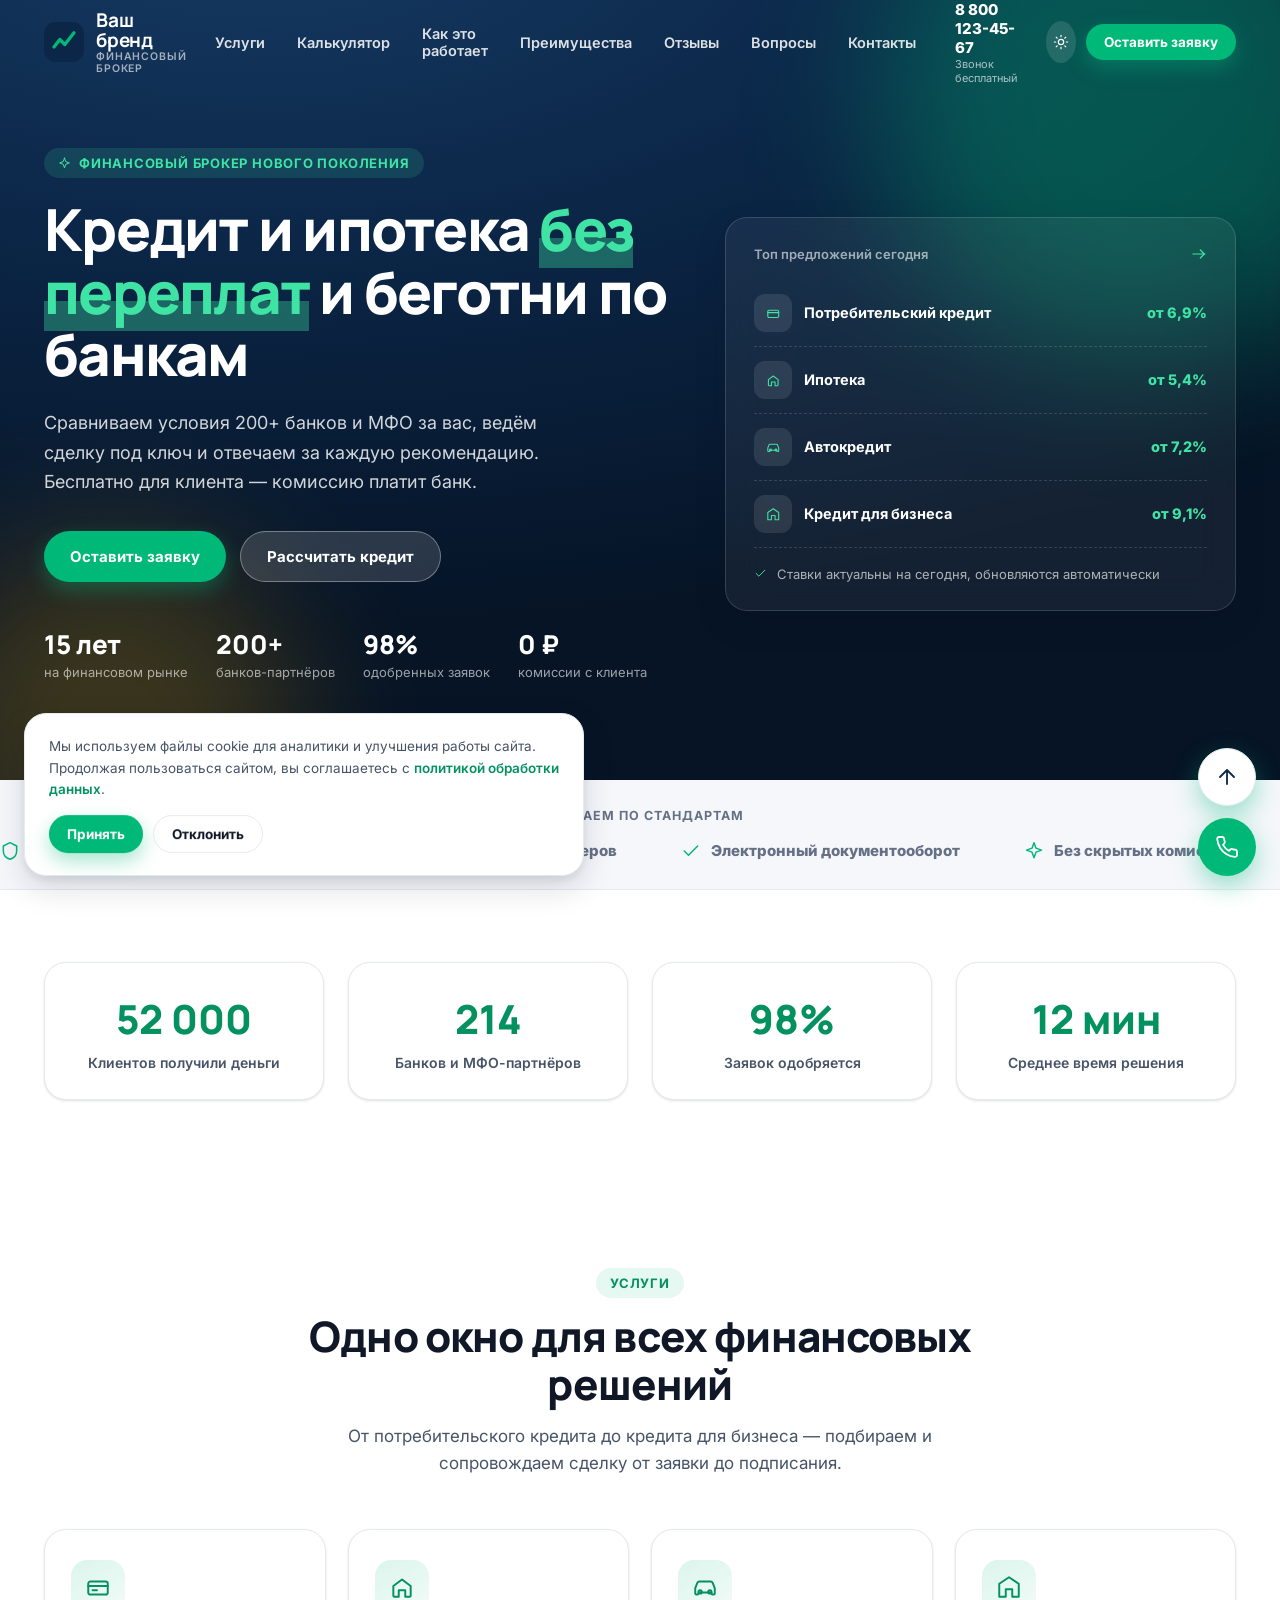
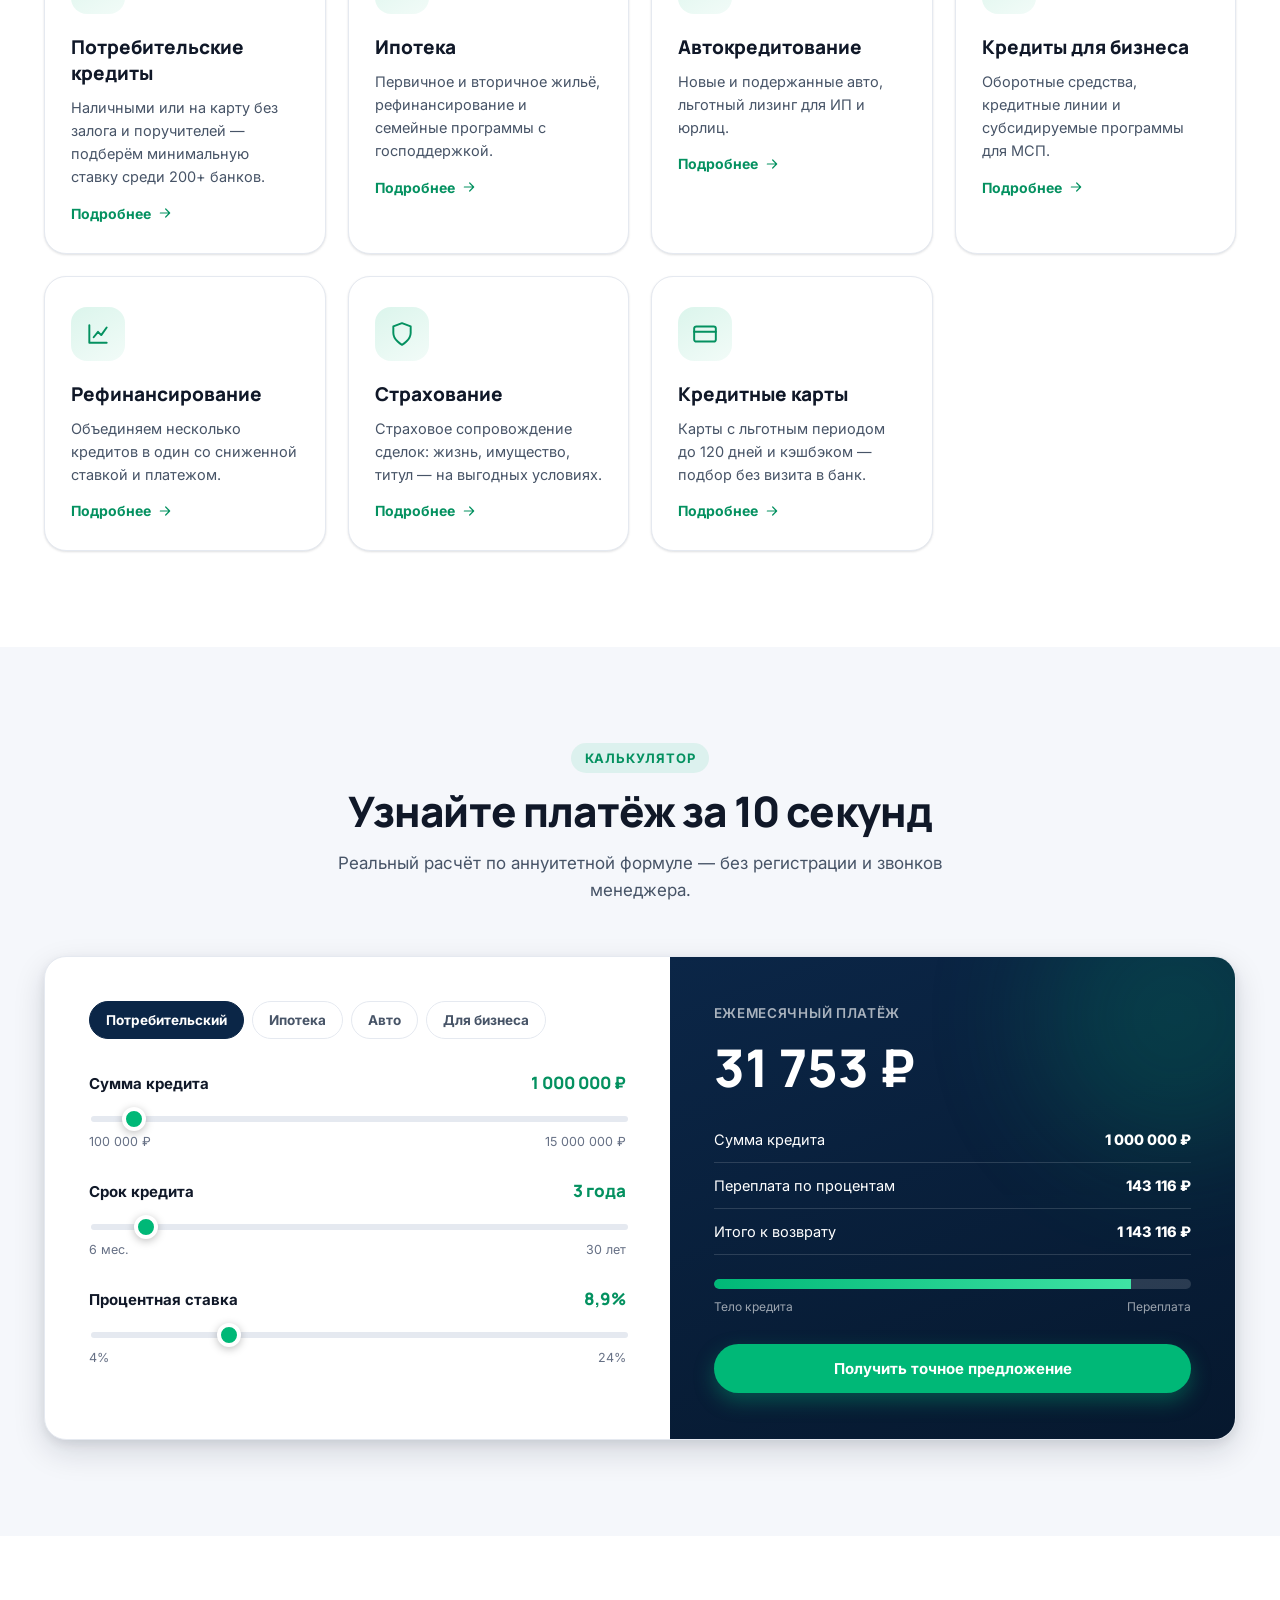
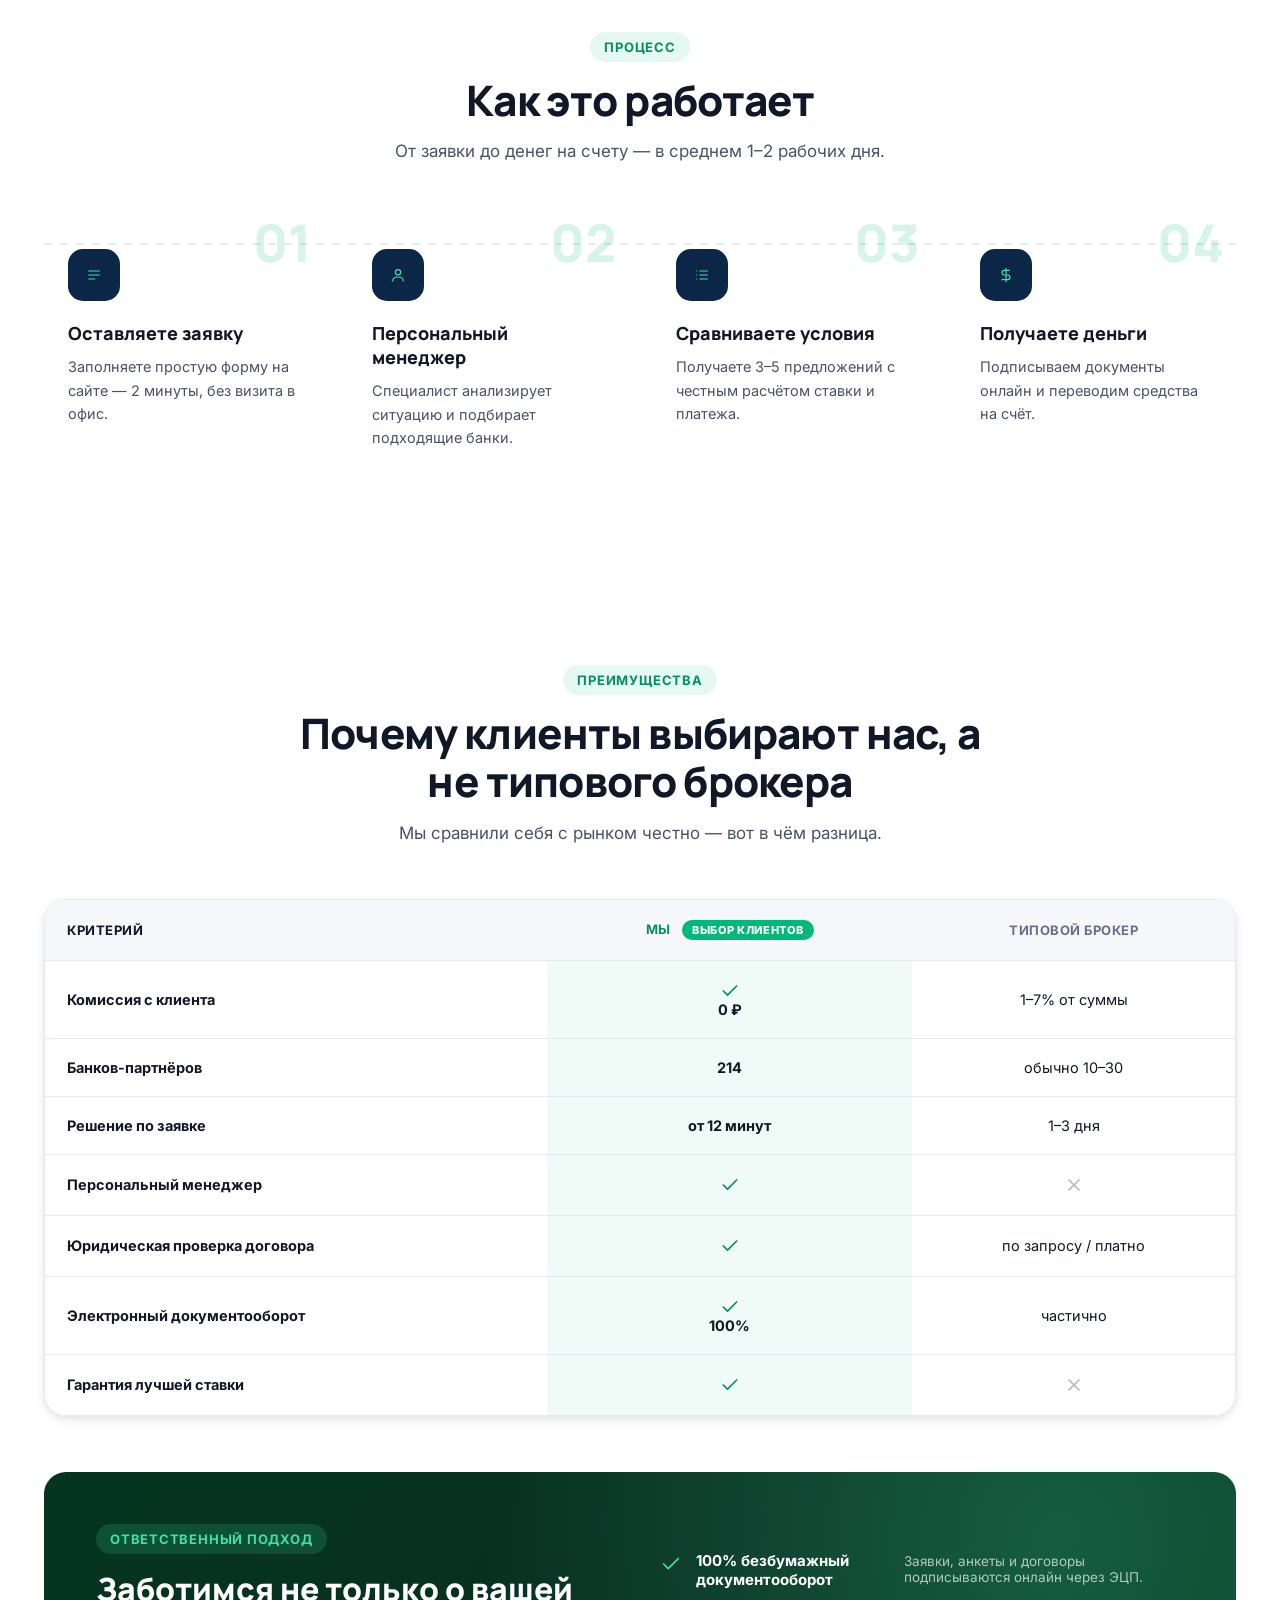
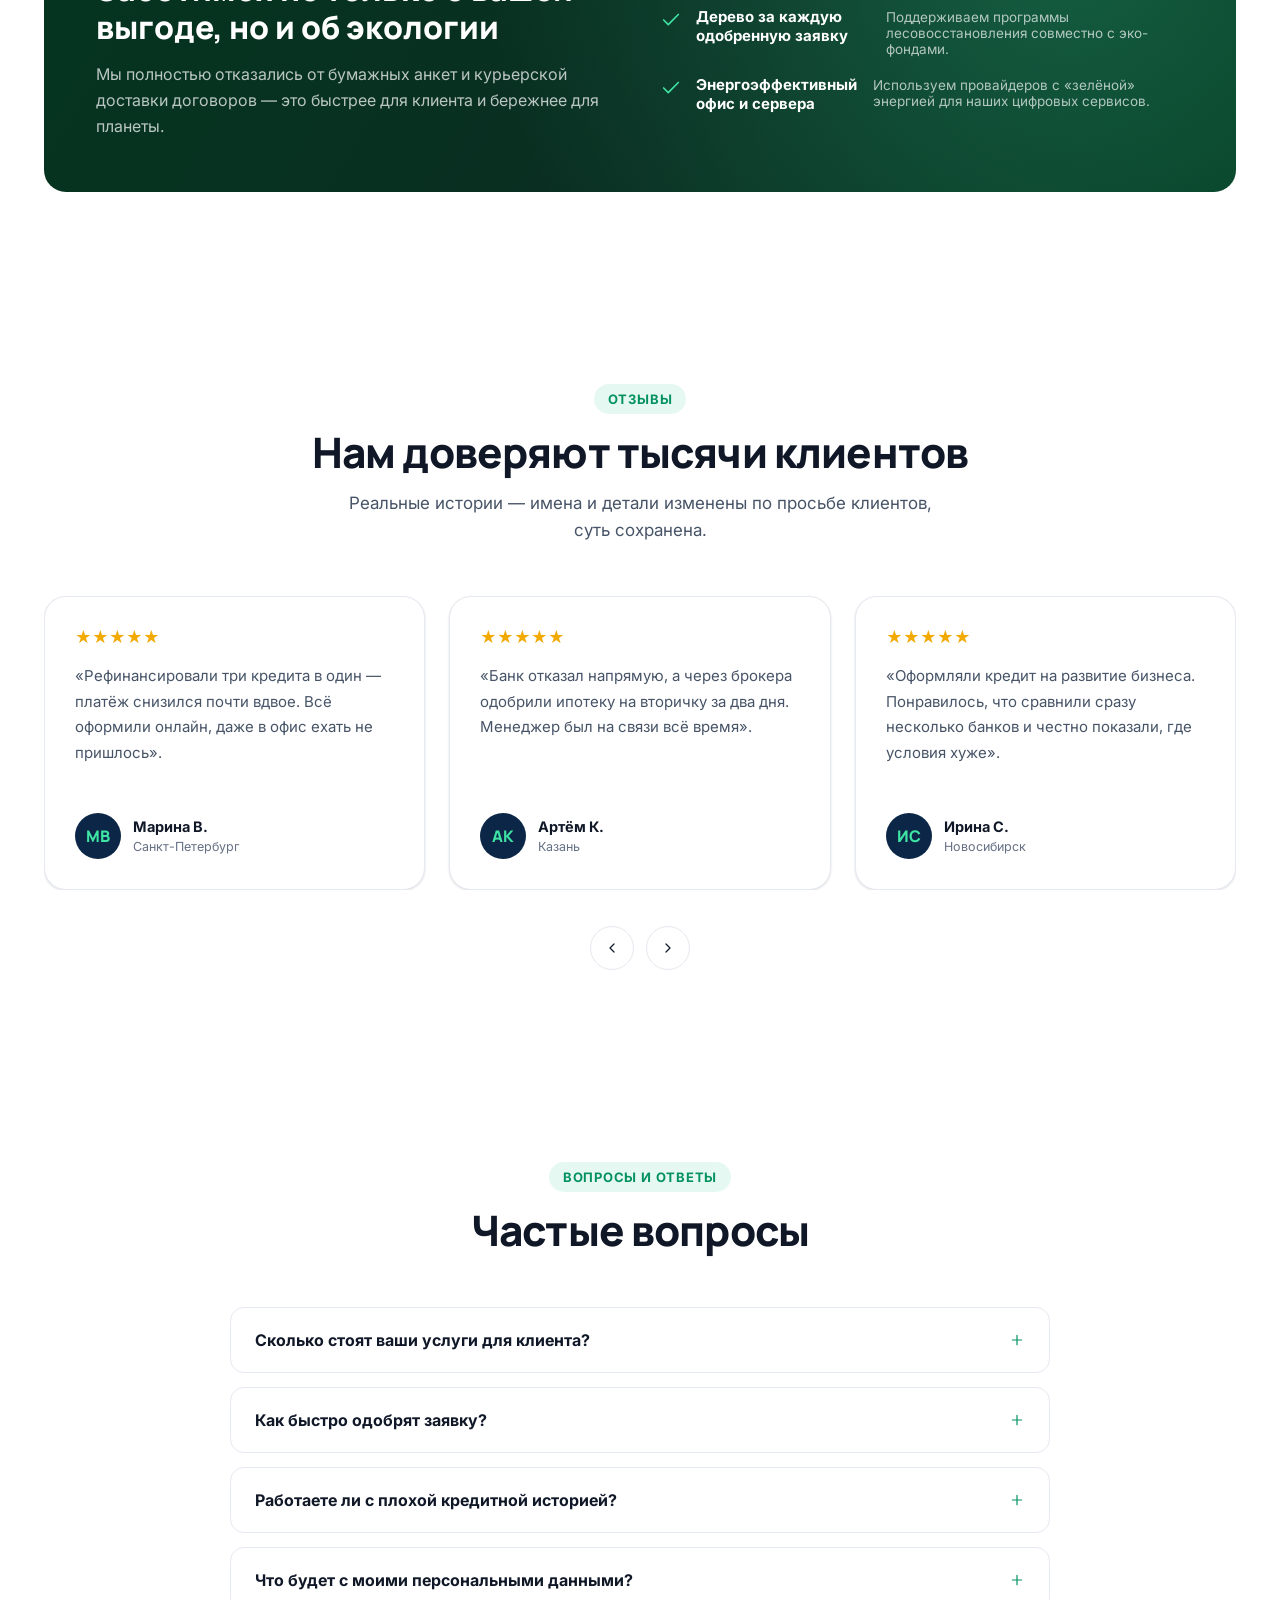
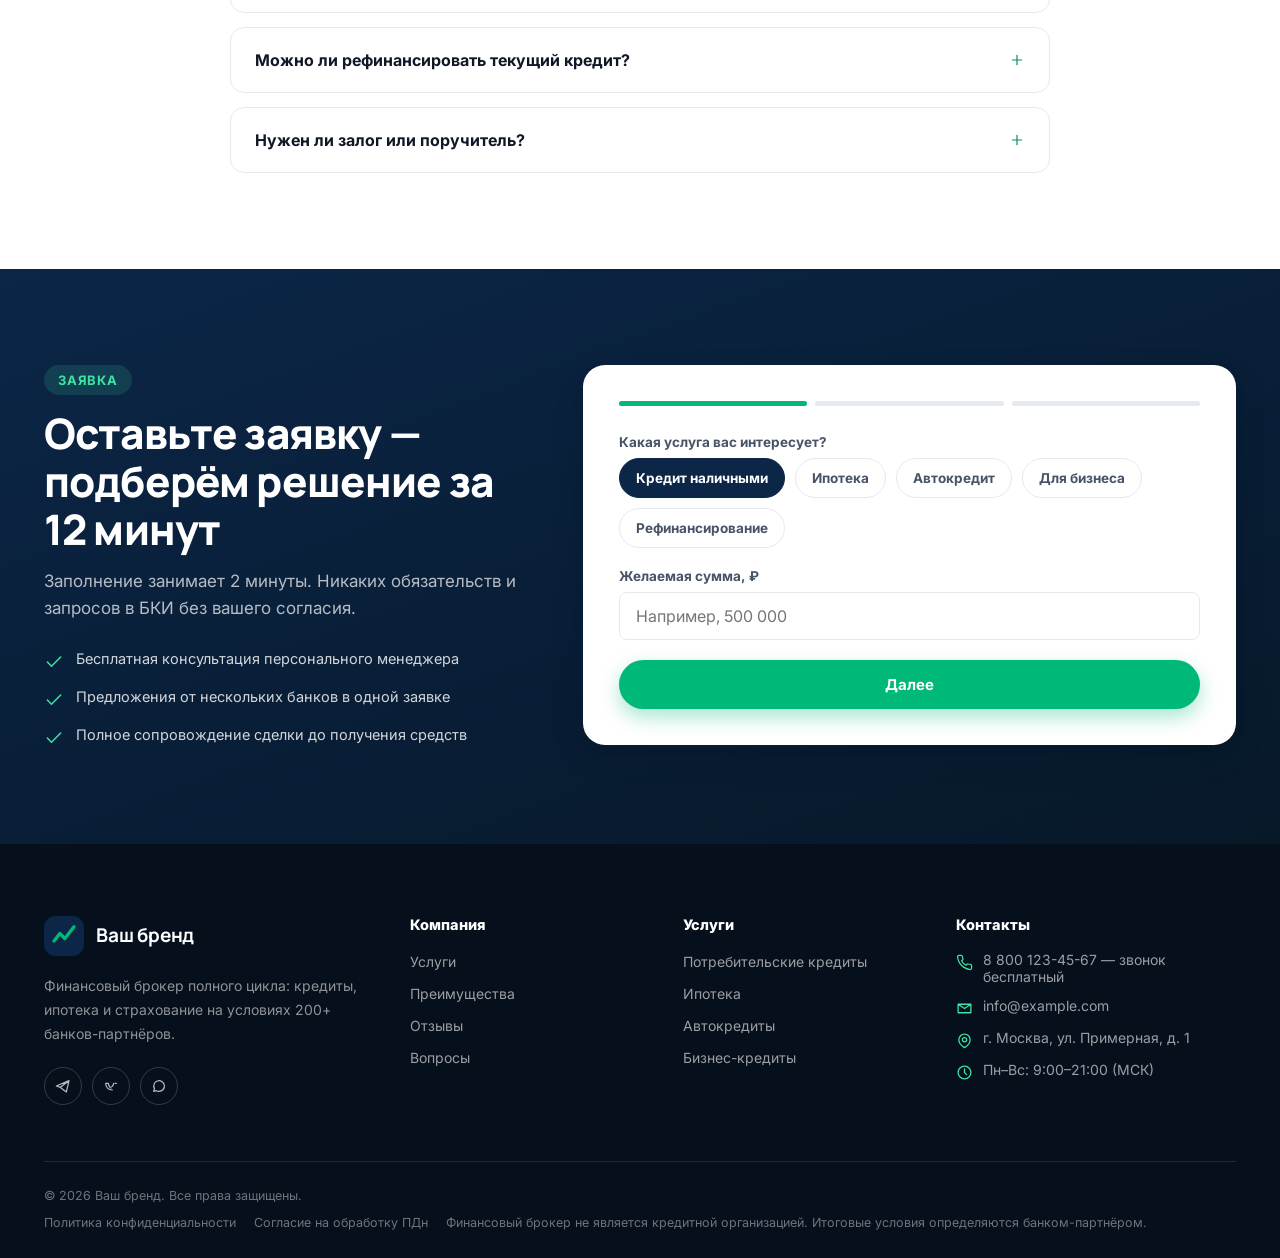
==== commit 53b249d0: "Remove investment services from the site The brokerage doesn't offer investment products, so drop th" ====
--- a/index.html
+++ b/index.html
@@ -3,8 +3,8 @@
 <head>
 <meta charset="UTF-8">
 <meta name="viewport" content="width=device-width, initial-scale=1">
-<title>Финансовый брокер — кредиты, ипотека и инвестиции без переплат</title>
-<meta name="description" content="Подбираем кредиты, ипотеку, автокредиты и инвестиционные решения на условиях 200+ банков-партнёров. Бесплатно для клиента, онлайн, за 5 минут.">
+<title>Финансовый брокер — кредиты и ипотека без переплат</title>
+<meta name="description" content="Подбираем кредиты, ипотеку и автокредиты на условиях 200+ банков-партнёров. Бесплатно для клиента, онлайн, за 5 минут.">
 <meta name="theme-color" content="#0b2647">
 <link rel="icon" href="data:image/svg+xml,%3Csvg xmlns='http://www.w3.org/2000/svg' viewBox='0 0 48 48'%3E%3Crect width='48' height='48' rx='12' fill='%230b2647'/%3E%3Cpath d='M12 30l7-9 6 6 11-14' stroke='%2300b877' stroke-width='4' fill='none' stroke-linecap='round' stroke-linejoin='round'/%3E%3C/svg%3E">
 <link rel="preconnect" href="https://fonts.googleapis.com">
@@ -86,7 +86,7 @@
           <svg class="icon" viewBox="0 0 24 24" width="14" height="14"><path d="M12 2l2.4 6.6L21 11l-6.6 2.4L12 20l-2.4-6.6L3 11l6.6-2.4L12 2z"/></svg>
           Финансовый брокер нового поколения
         </span>
-        <h1>Кредит, ипотека и инвестиции <em>без переплат</em> и беготни по банкам</h1>
+        <h1>Кредит и ипотека <em>без переплат</em> и беготни по банкам</h1>
         <p>Сравниваем условия 200+ банков и МФО за вас, ведём сделку под ключ и отвечаем за каждую рекомендацию. Бесплатно для клиента — комиссию платит банк.</p>
         <div class="hero-cta">
           <a href="#apply" class="btn btn-primary">Оставить заявку</a>
@@ -166,7 +166,7 @@
       <div class="section-head center">
         <span class="eyebrow">Услуги</span>
         <h2 class="section-title">Одно окно для всех финансовых решений</h2>
-        <p class="section-lead">От потребительского кредита до инвестиционного портфеля — подбираем и сопровождаем сделку от заявки до подписания.</p>
+        <p class="section-lead">От потребительского кредита до кредита для бизнеса — подбираем и сопровождаем сделку от заявки до подписания.</p>
       </div>
       <div class="services-grid reveal-stagger">
         <article class="service-card reveal" style="--i:0">
@@ -197,12 +197,6 @@
           <div class="service-icon"><svg class="icon" viewBox="0 0 24 24"><path d="M4 4v16h16M8 15l4-5 3 3 5-7"/></svg></div>
           <h3>Рефинансирование</h3>
           <p>Объединяем несколько кредитов в один со сниженной ставкой и платежом.</p>
-          <a href="#apply" class="service-link">Подробнее <svg class="icon" viewBox="0 0 24 24" width="16" height="16"><path d="M5 12h14M13 6l6 6-6 6"/></svg></a>
-        </article>
-        <article class="service-card reveal" style="--i:5">
-          <div class="service-icon"><svg class="icon" viewBox="0 0 24 24"><path d="M3 17l6-6 4 4 8-8M21 3h-6M21 3v6"/></svg></div>
-          <h3>Инвестиции</h3>
-          <p>Индивидуальный инвестиционный портфель, ИИС и консервативные стратегии.</p>
           <a href="#apply" class="service-link">Подробнее <svg class="icon" viewBox="0 0 24 24" width="16" height="16"><path d="M5 12h14M13 6l6 6-6 6"/></svg></a>
         </article>
         <article class="service-card reveal" style="--i:6">
@@ -535,7 +529,7 @@
     <div class="footer-grid">
       <div class="footer-brand">
         <span class="brand"><svg class="brand-mark" viewBox="0 0 48 48" aria-hidden="true"><rect width="48" height="48" rx="14" fill="#0b2647"/><path d="M12 30l7-9 6 6 11-14" stroke="#00b877" stroke-width="4" fill="none" stroke-linecap="round" stroke-linejoin="round"/></svg><span class="brand-name"><b>Ваш бренд</b></span></span>
-        <p>Финансовый брокер полного цикла: кредиты, ипотека, инвестиции и страхование на условиях 200+ банков-партнёров.</p>
+        <p>Финансовый брокер полного цикла: кредиты, ипотека и страхование на условиях 200+ банков-партнёров.</p>
         <div class="footer-social" aria-label="Социальные сети">
           <a href="#" aria-label="Telegram"><svg class="icon" viewBox="0 0 24 24" width="17" height="17"><path d="M21 4L2 12l6 2m13-10l-4 17-8-6m12-11L8 14"/></svg></a>
           <a href="#" aria-label="VK"><svg class="icon" viewBox="0 0 24 24" width="17" height="17"><path d="M4 8c0 6 4 10 10 10M4 8h4M18 8h2M8 8c.5 4 3 7 4 7M16 8c-.3 2-1.5 4-3 5"/></svg></a>
@@ -560,7 +554,6 @@
           <li><a href="#services">Ипотека</a></li>
           <li><a href="#services">Автокредиты</a></li>
           <li><a href="#services">Бизнес-кредиты</a></li>
-          <li><a href="#services">Инвестиции</a></li>
         </ul>
       </div>
 
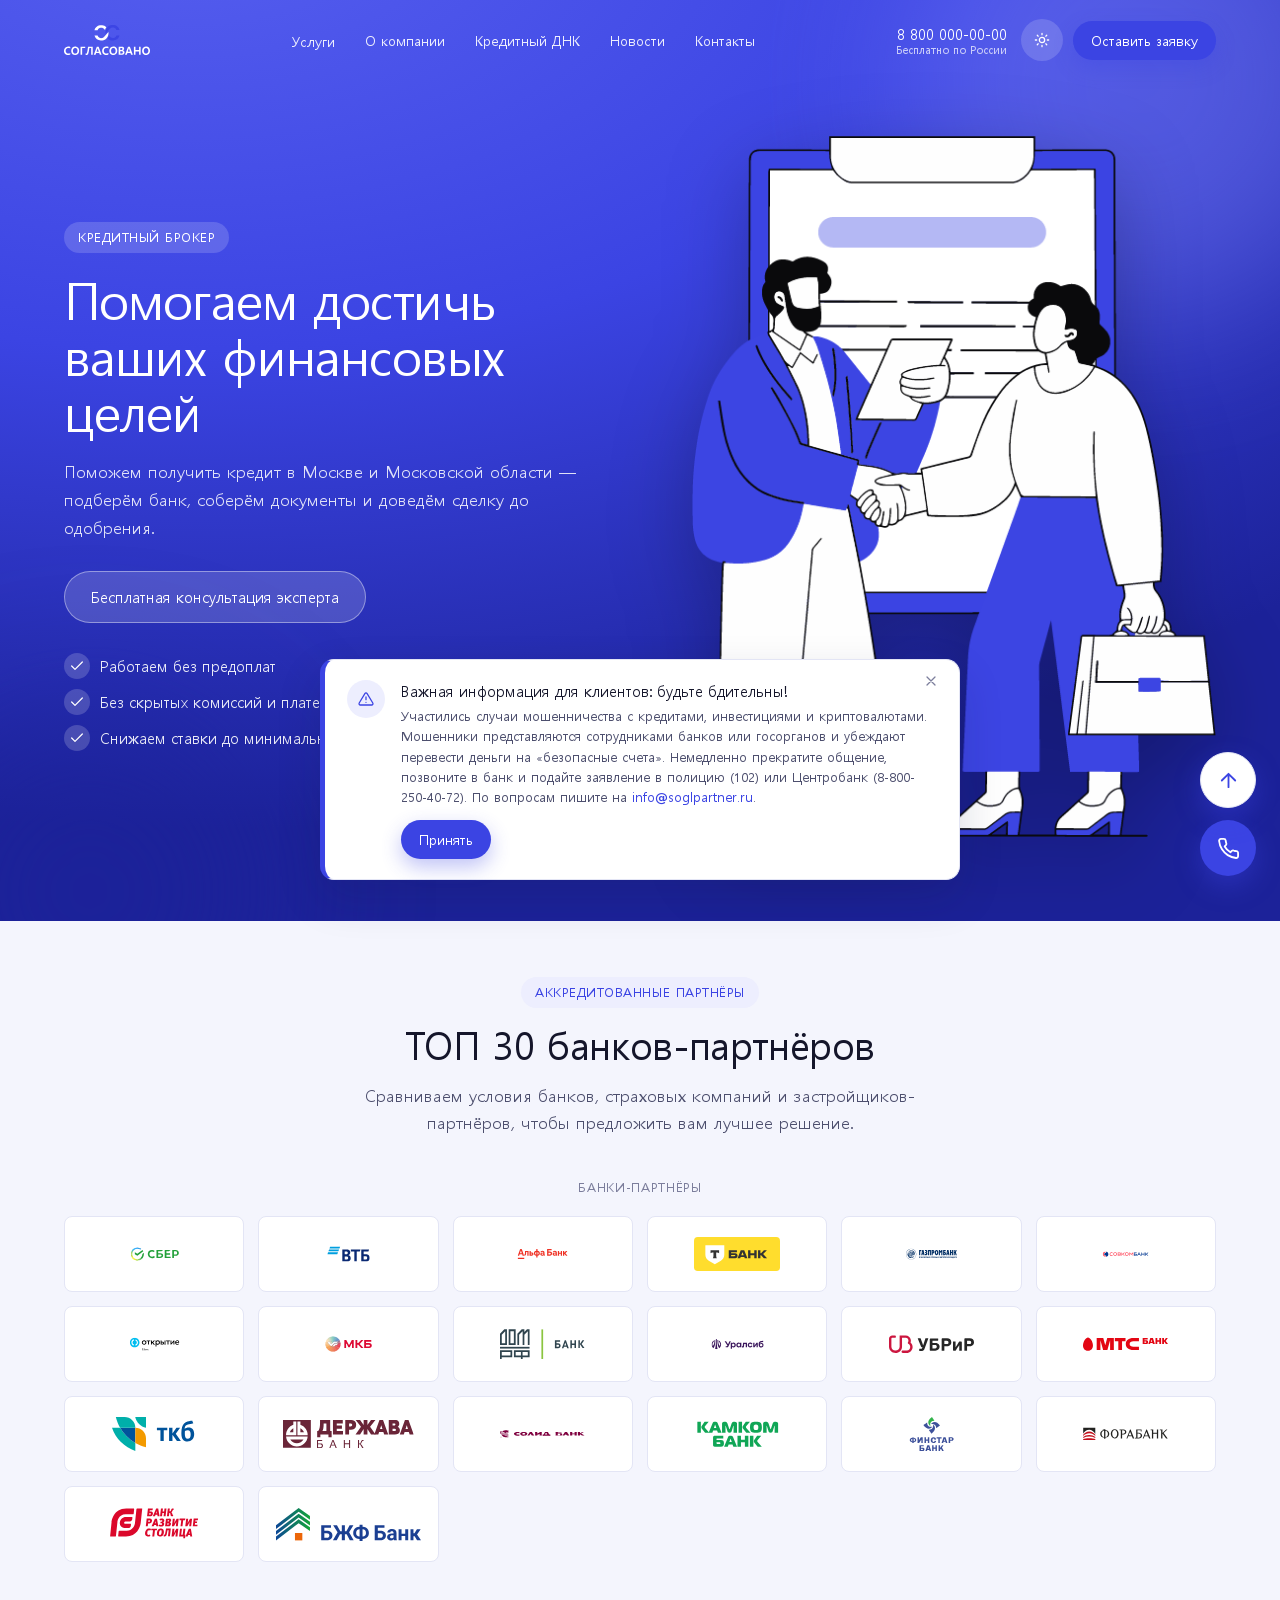
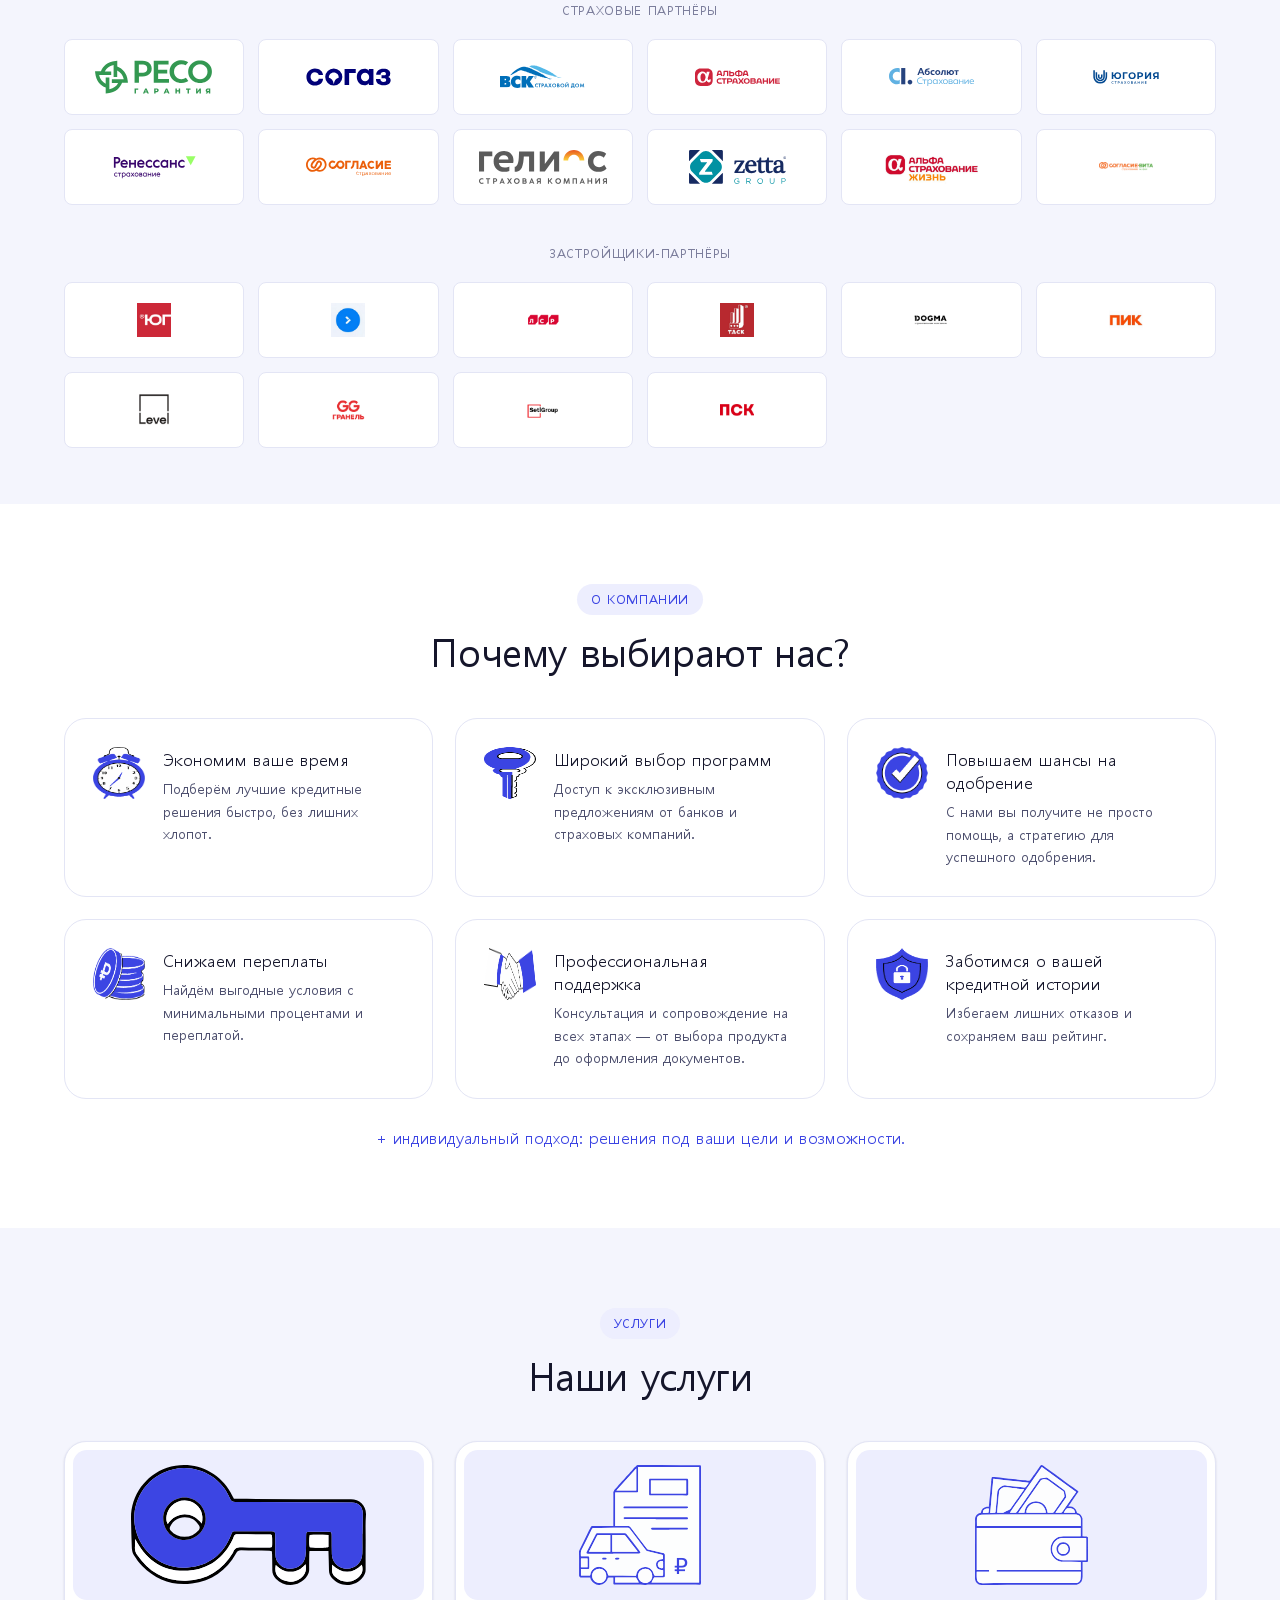
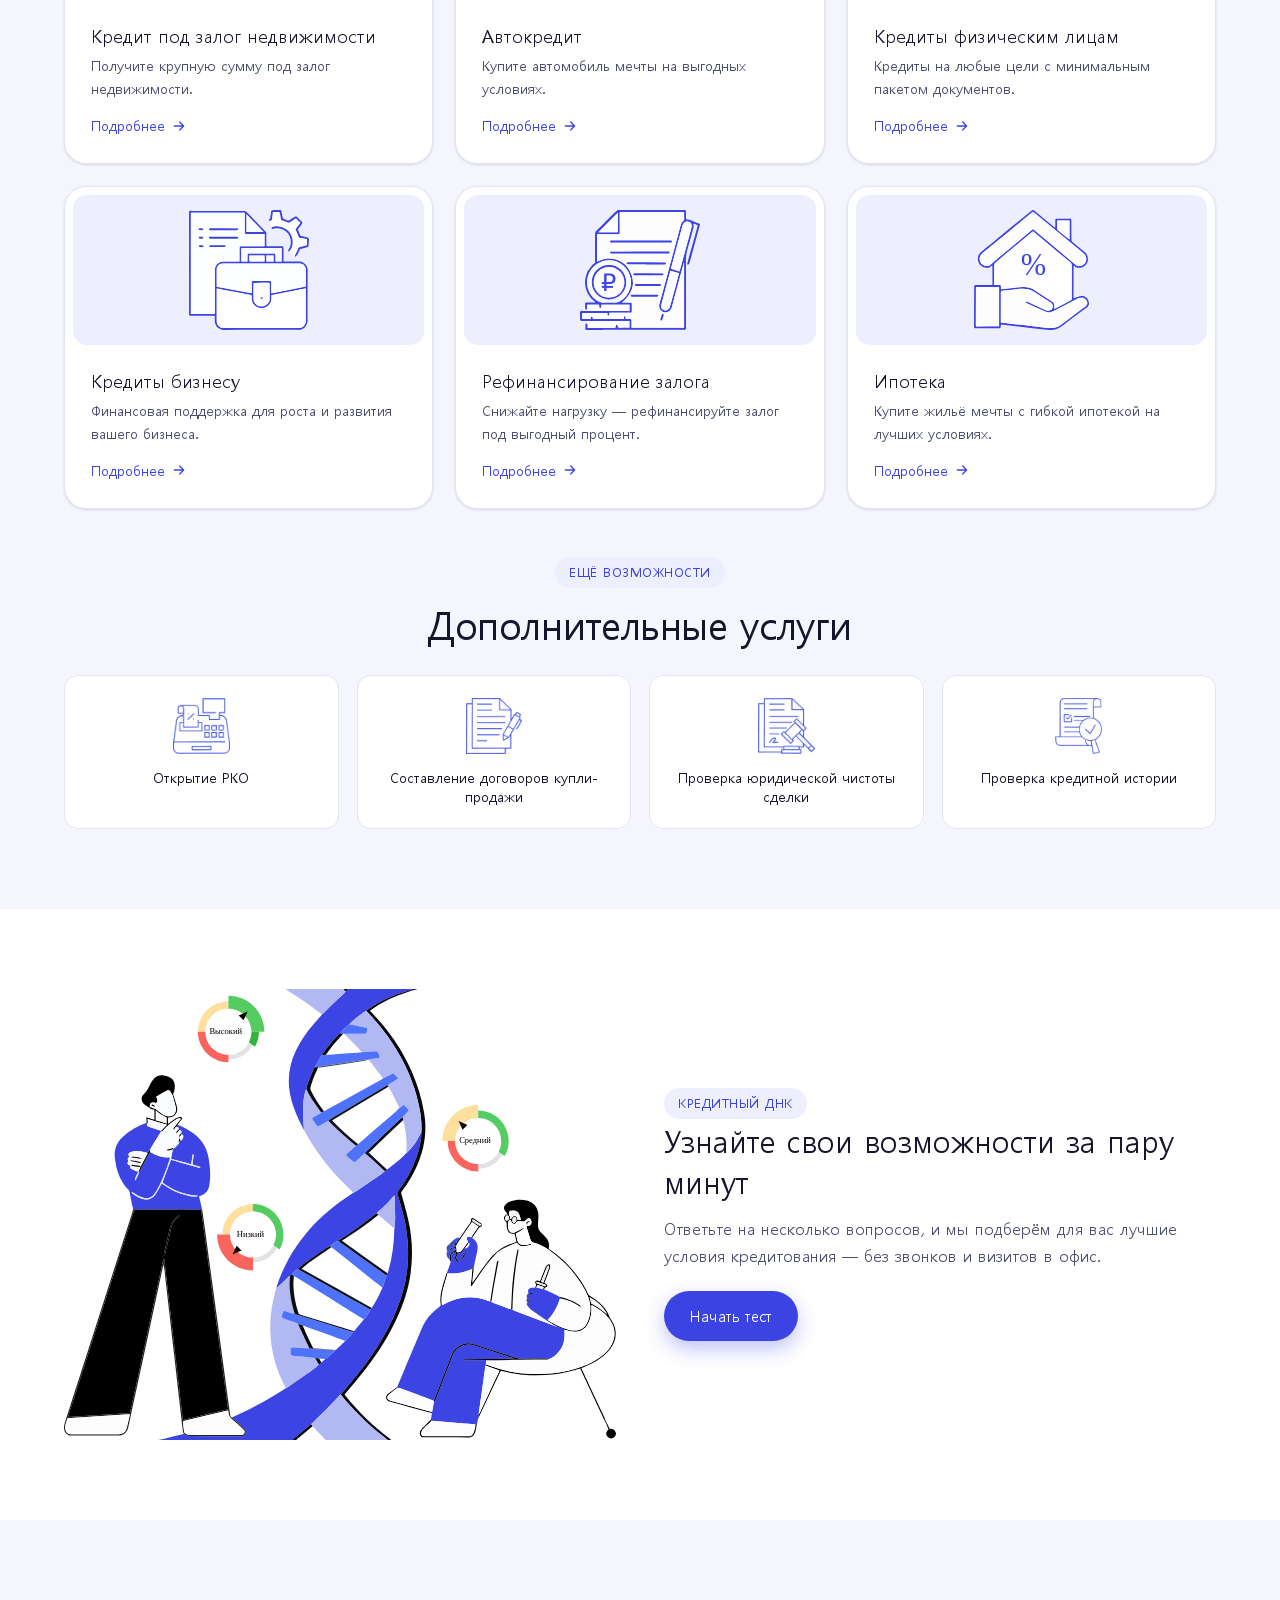
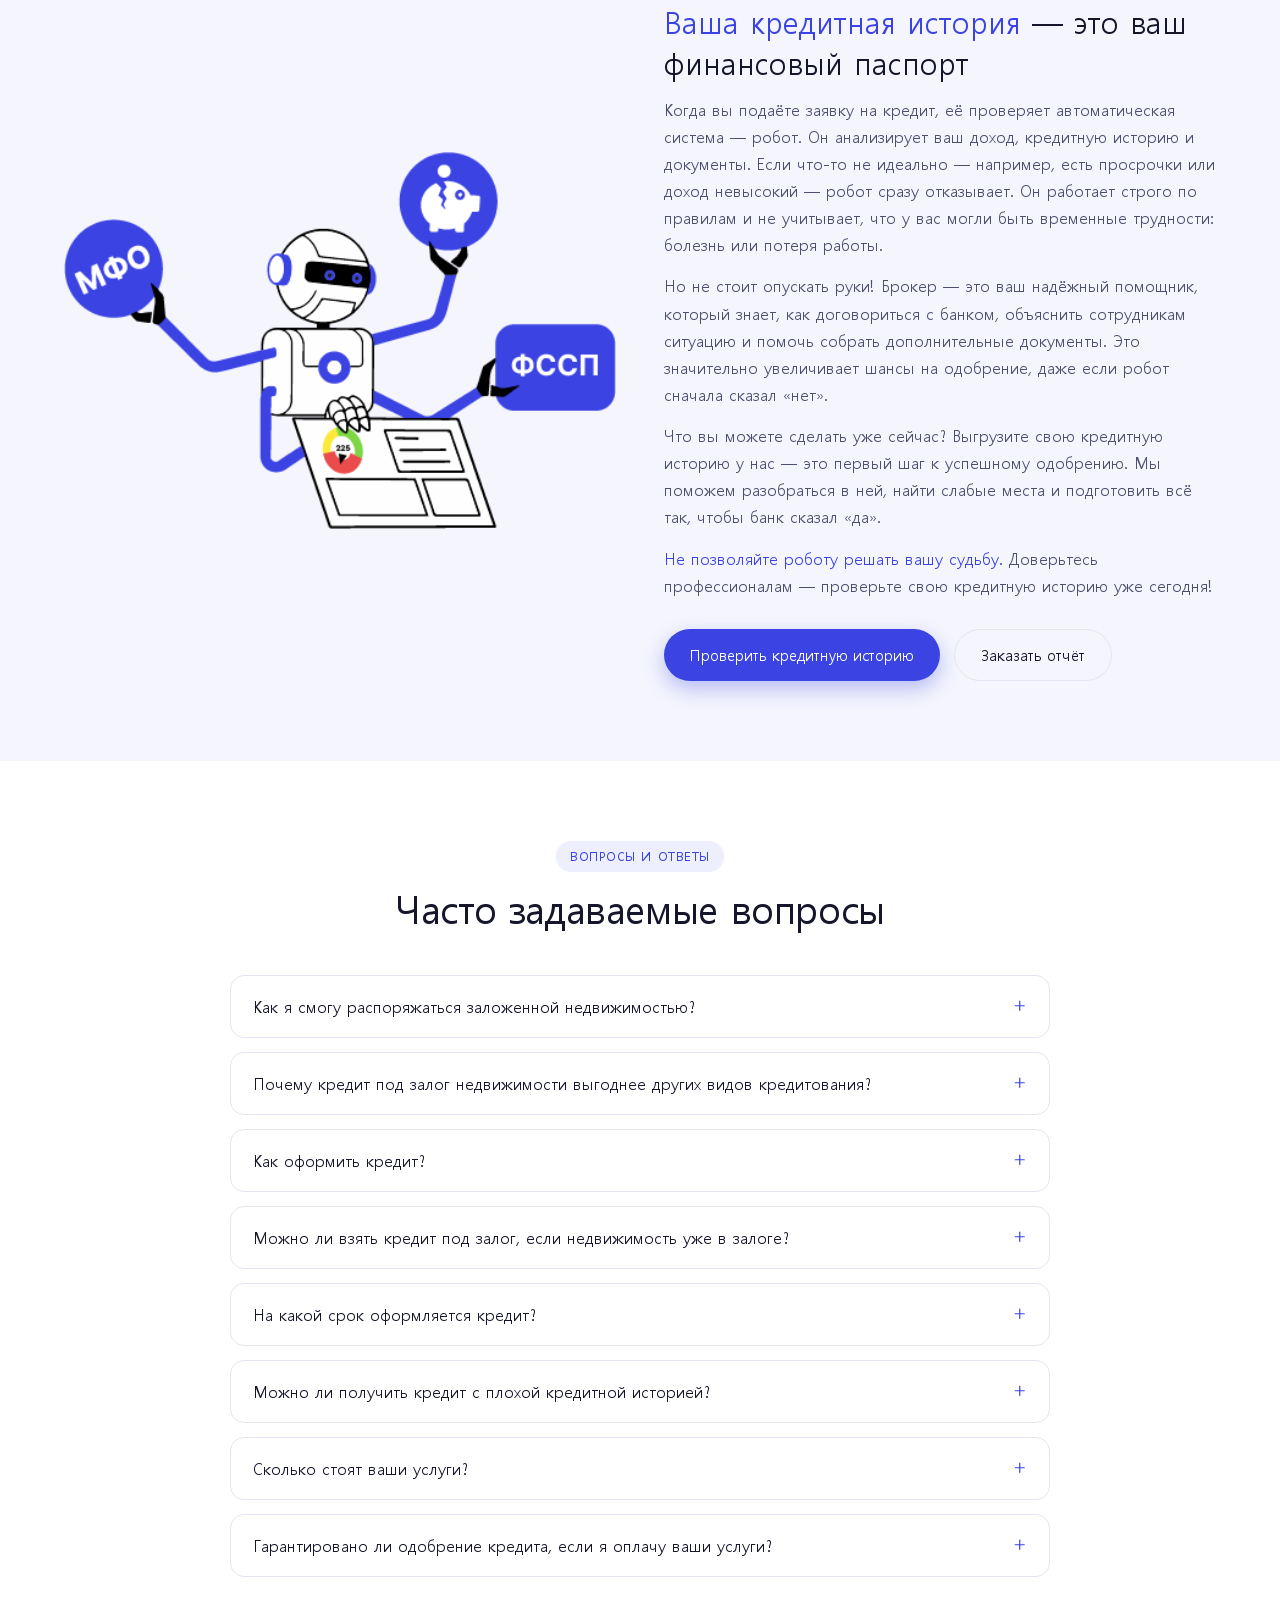
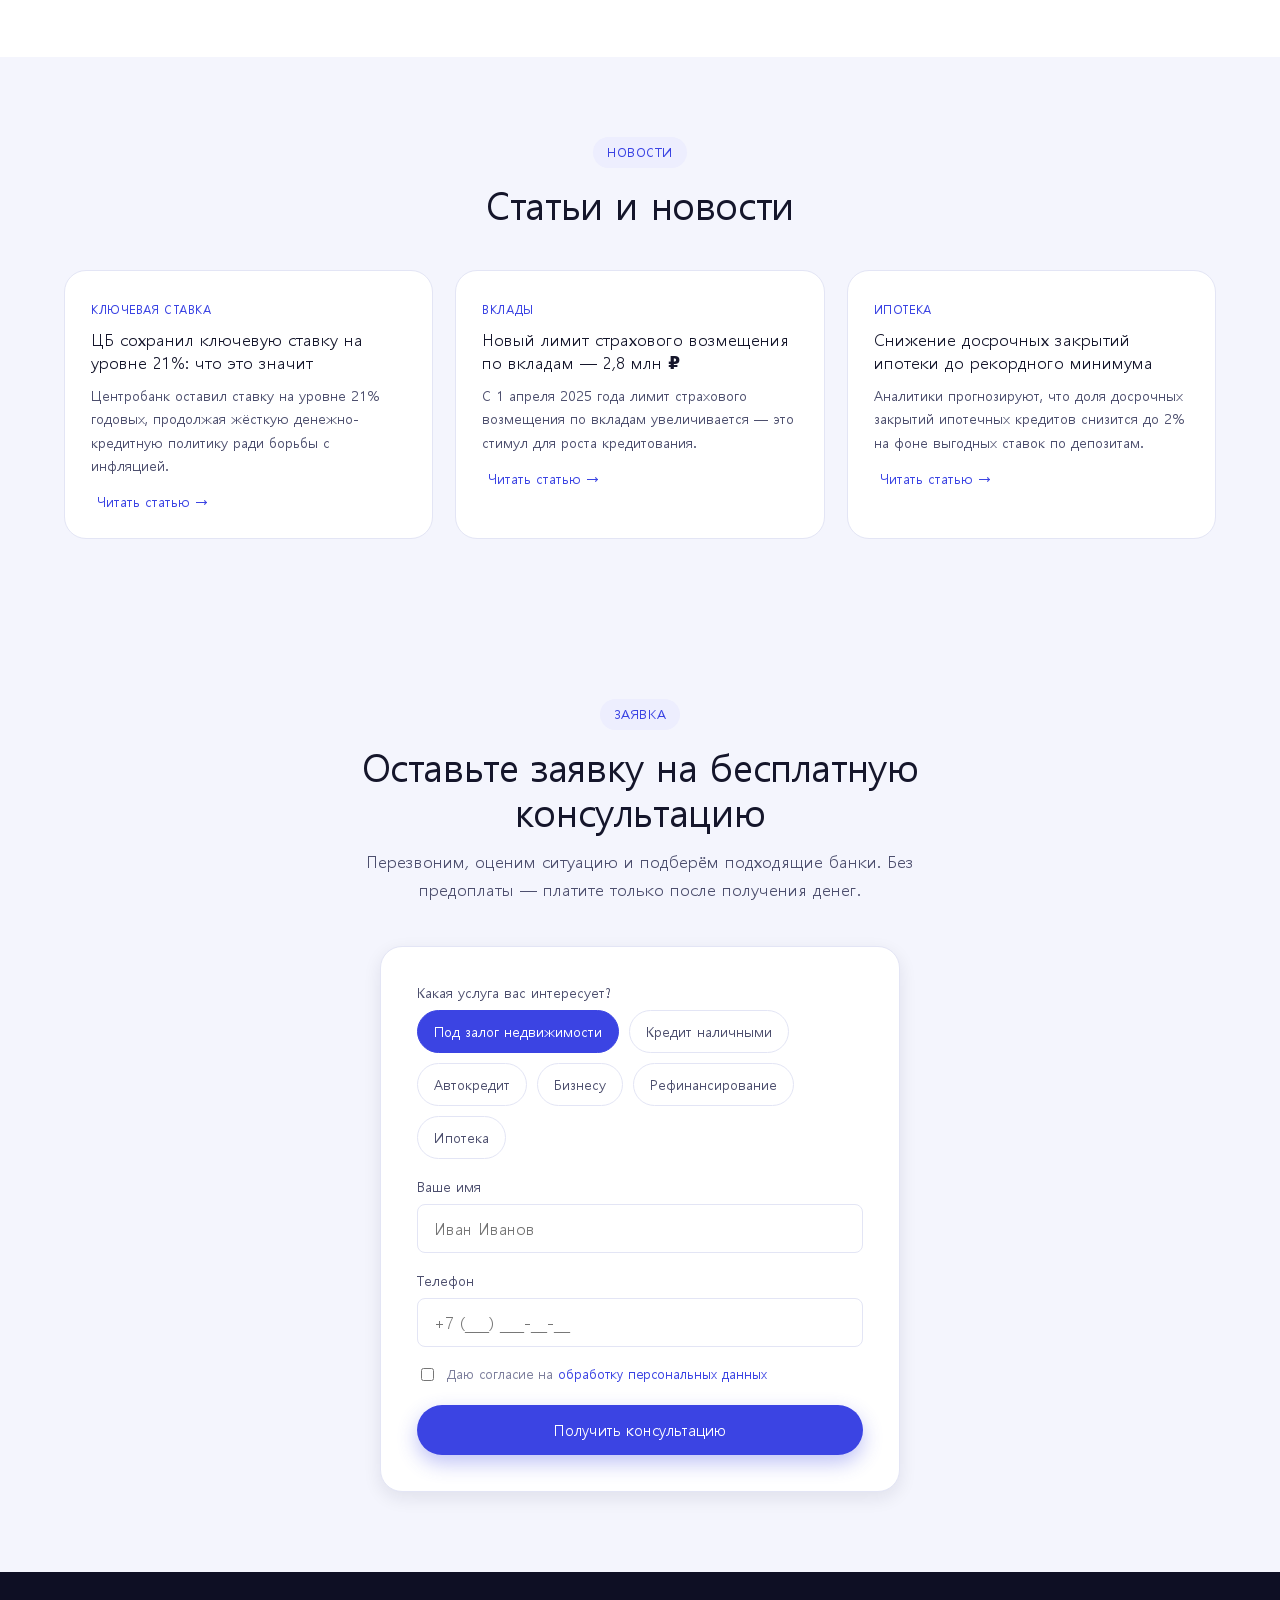
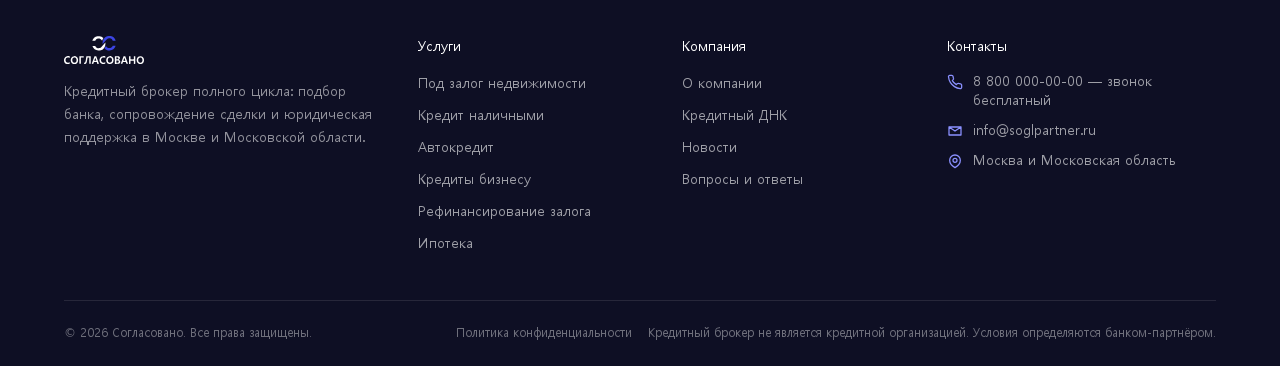
==== commit 60843d0c: "Rebuild site from client's approved brand materials Replace the earlier placeholder concept with the" ====
--- a/index.html
+++ b/index.html
@@ -3,13 +3,10 @@
 <head>
 <meta charset="UTF-8">
 <meta name="viewport" content="width=device-width, initial-scale=1">
-<title>Финансовый брокер — кредиты и ипотека без переплат</title>
-<meta name="description" content="Подбираем кредиты, ипотеку и автокредиты на условиях 200+ банков-партнёров. Бесплатно для клиента, онлайн, за 5 минут.">
-<meta name="theme-color" content="#0b2647">
-<link rel="icon" href="data:image/svg+xml,%3Csvg xmlns='http://www.w3.org/2000/svg' viewBox='0 0 48 48'%3E%3Crect width='48' height='48' rx='12' fill='%230b2647'/%3E%3Cpath d='M12 30l7-9 6 6 11-14' stroke='%2300b877' stroke-width='4' fill='none' stroke-linecap='round' stroke-linejoin='round'/%3E%3C/svg%3E">
-<link rel="preconnect" href="https://fonts.googleapis.com">
-<link rel="preconnect" href="https://fonts.gstatic.com" crossorigin>
-<link href="https://fonts.googleapis.com/css2?family=Inter:wght@400;500;600;700;800&family=Manrope:wght@700;800&display=swap" rel="stylesheet">
+<title>Согласовано — кредитный брокер в Москве и Московской области</title>
+<meta name="description" content="Подбираем кредиты, ипотеку и кредит под залог недвижимости на условиях банков-партнёров. Без предоплаты — платите только после получения денег.">
+<meta name="theme-color" content="#3b44e3">
+<link rel="icon" href="assets/img/logo.svg">
 <link rel="stylesheet" href="assets/css/styles.css">
 </head>
 <body>
@@ -19,27 +16,33 @@
 <header class="site-header" id="siteHeader">
   <div class="container">
     <a href="#top" class="brand" aria-label="На главную">
-      <svg class="brand-mark" viewBox="0 0 48 48" aria-hidden="true">
-        <rect width="48" height="48" rx="14" fill="#0b2647"/>
-        <path d="M12 30l7-9 6 6 11-14" stroke="#00b877" stroke-width="4" fill="none" stroke-linecap="round" stroke-linejoin="round"/>
-      </svg>
-      <span class="brand-name"><b>Ваш бренд</b><span>финансовый брокер</span></span>
+      <img class="logo-color" src="assets/img/logo.svg" alt="Согласовано">
+      <img class="logo-white" src="assets/img/logo-white.svg" alt="Согласовано">
     </a>
 
     <nav class="nav-desktop" aria-label="Основная навигация">
-      <a href="#services">Услуги</a>
-      <a href="#calculator">Калькулятор</a>
-      <a href="#how">Как это работает</a>
-      <a href="#advantages">Преимущества</a>
-      <a href="#reviews">Отзывы</a>
-      <a href="#faq">Вопросы</a>
+      <div class="has-dropdown">
+        <a href="#services">Услуги</a>
+        <div class="dropdown">
+          <a href="products/collateral.html">Кредит под залог недвижимости</a>
+          <a href="products/cash.html">Кредит наличными</a>
+          <a href="products/auto.html">Автокредит</a>
+          <a href="products/business.html">Кредиты бизнесу</a>
+          <a href="products/refinance.html">Рефинансирование залога</a>
+          <a href="products/mortgage.html">Ипотека</a>
+          <a href="#addons">Дополнительные услуги</a>
+        </div>
+      </div>
+      <a href="#about">О компании</a>
+      <a href="quiz.html">Кредитный ДНК</a>
+      <a href="#news">Новости</a>
       <a href="#contacts">Контакты</a>
     </nav>
 
     <div class="header-actions">
       <div class="header-phone">
-        <a href="tel:+78001234567">8 800 123-45-67</a>
-        <small>Звонок бесплатный</small>
+        <a href="tel:+78000000000">8 800 000-00-00</a>
+        <small>Бесплатно по России</small>
       </div>
       <button class="theme-toggle" id="themeToggle" aria-label="Переключить тему">
         <svg class="icon icon-sun" viewBox="0 0 24 24"><circle cx="12" cy="12" r="4"/><path d="M12 2v2M12 20v2M4.9 4.9l1.4 1.4M17.7 17.7l1.4 1.4M2 12h2M20 12h2M4.9 19.1l1.4-1.4M17.7 6.3l1.4-1.4"/></svg>
@@ -55,468 +58,415 @@
 
 <div class="nav-mobile" id="navMobile">
   <div class="nav-mobile-top">
-    <span class="brand"><svg class="brand-mark" viewBox="0 0 48 48" aria-hidden="true"><rect width="48" height="48" rx="14" fill="#0b2647"/><path d="M12 30l7-9 6 6 11-14" stroke="#00b877" stroke-width="4" fill="none" stroke-linecap="round" stroke-linejoin="round"/></svg><span class="brand-name"><b style="color:var(--c-text)">Ваш бренд</b></span></span>
+    <img src="assets/img/logo.svg" alt="Согласовано" style="height:26px">
     <button class="menu-toggle" id="menuClose" aria-label="Закрыть меню" style="background:var(--c-bg-alt);color:var(--c-text)">
       <svg class="icon" viewBox="0 0 24 24"><path d="M6 6l12 12M18 6L6 18"/></svg>
     </button>
   </div>
   <a href="#services">Услуги</a>
-  <a href="#calculator">Калькулятор</a>
-  <a href="#how">Как это работает</a>
-  <a href="#advantages">Преимущества</a>
-  <a href="#reviews">Отзывы</a>
-  <a href="#faq">Вопросы</a>
+  <div class="sub-links">
+    <a href="products/collateral.html">Под залог недвижимости</a>
+    <a href="products/cash.html">Кредит наличными</a>
+    <a href="products/auto.html">Автокредит</a>
+    <a href="products/business.html">Кредиты бизнесу</a>
+    <a href="products/refinance.html">Рефинансирование залога</a>
+    <a href="products/mortgage.html">Ипотека</a>
+  </div>
+  <a href="#about">О компании</a>
+  <a href="quiz.html">Кредитный ДНК</a>
+  <a href="#news">Новости</a>
   <a href="#contacts">Контакты</a>
   <div class="header-phone">
-    <a href="tel:+78001234567">8 800 123-45-67</a>
-    <small>Звонок по России бесплатный</small>
+    <a href="tel:+78000000000">8 800 000-00-00</a>
+    <small>Бесплатно по России</small>
   </div>
   <a href="#apply" class="btn btn-primary btn-block mt-lg">Оставить заявку</a>
 </div>
 
 <main id="main">
 
-  <!-- HERO -->
+  <!-- HERO — Блок #2 -->
   <section class="hero" id="top">
     <div class="hero-blob b1"></div>
     <div class="hero-blob b2"></div>
     <div class="container">
       <div class="hero-copy">
-        <span class="eyebrow" style="background:rgba(63,227,164,.14); color:#3fe3a4;">
-          <svg class="icon" viewBox="0 0 24 24" width="14" height="14"><path d="M12 2l2.4 6.6L21 11l-6.6 2.4L12 20l-2.4-6.6L3 11l6.6-2.4L12 2z"/></svg>
-          Финансовый брокер нового поколения
-        </span>
-        <h1>Кредит и ипотека <em>без переплат</em> и беготни по банкам</h1>
-        <p>Сравниваем условия 200+ банков и МФО за вас, ведём сделку под ключ и отвечаем за каждую рекомендацию. Бесплатно для клиента — комиссию платит банк.</p>
+        <span class="eyebrow" style="background:rgba(255,255,255,.16); color:#fff;">Кредитный брокер</span>
+        <h1>Помогаем достичь ваших финансовых целей</h1>
+        <p>Поможем получить кредит в Москве и Московской области — подберём банк, соберём документы и доведём сделку до одобрения.</p>
         <div class="hero-cta">
-          <a href="#apply" class="btn btn-primary">Оставить заявку</a>
-          <a href="#calculator" class="btn btn-light">Рассчитать кредит</a>
-        </div>
-        <div class="hero-trust">
-          <div><b>15 лет</b><span>на финансовом рынке</span></div>
-          <div><b>200+</b><span>банков-партнёров</span></div>
-          <div><b>98%</b><span>одобренных заявок</span></div>
-          <div><b>0 ₽</b><span>комиссии с клиента</span></div>
-        </div>
-      </div>
-
-      <div class="hero-panel" aria-hidden="true">
-        <div class="hero-panel-head">
-          <span>Топ предложений сегодня</span>
-          <svg class="icon" viewBox="0 0 24 24" width="16" height="16" style="color:#3fe3a4"><path d="M3 12h18M14 6l6 6-6 6"/></svg>
-        </div>
-        <div class="hero-panel-row">
-          <span class="name"><span class="badge"><svg class="icon" viewBox="0 0 24 24" width="18" height="18"><rect x="3" y="7" width="18" height="12" rx="2"/><path d="M3 11h18"/></svg></span>Потребительский кредит</span>
-          <span class="rate">от 6,9%</span>
-        </div>
-        <div class="hero-panel-row">
-          <span class="name"><span class="badge"><svg class="icon" viewBox="0 0 24 24" width="18" height="18"><path d="M4 11l8-6 8 6v9a1 1 0 01-1 1h-4v-6H9v6H5a1 1 0 01-1-1v-9z"/></svg></span>Ипотека</span>
-          <span class="rate">от 5,4%</span>
-        </div>
-        <div class="hero-panel-row">
-          <span class="name"><span class="badge"><svg class="icon" viewBox="0 0 24 24" width="18" height="18"><path d="M3 13l2-5a2 2 0 012-1h10a2 2 0 012 1l2 5v5a1 1 0 01-1 1h-1a1 1 0 01-1-1v-1H6v1a1 1 0 01-1 1H4a1 1 0 01-1-1v-5z"/><circle cx="7.5" cy="16.5" r="1.5"/><circle cx="16.5" cy="16.5" r="1.5"/></svg></span>Автокредит</span>
-          <span class="rate">от 7,2%</span>
-        </div>
-        <div class="hero-panel-row">
-          <span class="name"><span class="badge"><svg class="icon" viewBox="0 0 24 24" width="18" height="18"><path d="M3 21V9l9-6 9 6v12h-6v-7H9v7H3z"/></svg></span>Кредит для бизнеса</span>
-          <span class="rate">от 9,1%</span>
-        </div>
-        <div class="hero-panel-foot">
-          <svg class="icon" viewBox="0 0 24 24" width="16" height="16"><path d="M20 6L9 17l-5-5"/></svg>
-          Ставки актуальны на сегодня, обновляются автоматически
-        </div>
-      </div>
-    </div>
-  </section>
-
-  <!-- TRUST STRIP -->
-  <div class="trust-strip">
-    <p>Работаем по стандартам</p>
-    <div class="marquee">
-      <div class="marquee-group">
-        <span class="marquee-item"><svg class="icon" viewBox="0 0 24 24"><path d="M12 2l8 4v6c0 5-3.4 8.4-8 10-4.6-1.6-8-5-8-10V6l8-4z"/></svg>152-ФЗ «О персональных данных»</span>
-        <span class="marquee-item"><svg class="icon" viewBox="0 0 24 24"><rect x="3" y="4" width="18" height="16" rx="2"/><path d="M8 2v4M16 2v4M3 10h18"/></svg>Реестр кредитных брокеров</span>
-        <span class="marquee-item"><svg class="icon" viewBox="0 0 24 24"><path d="M20 6L9 17l-5-5"/></svg>Электронный документооборот</span>
-        <span class="marquee-item"><svg class="icon" viewBox="0 0 24 24"><path d="M12 2l2.4 6.6L21 11l-6.6 2.4L12 20l-2.4-6.6L3 11l6.6-2.4L12 2z"/></svg>Без скрытых комиссий</span>
-        <span class="marquee-item"><svg class="icon" viewBox="0 0 24 24"><path d="M12 22s8-4.5 8-11V5l-8-3-8 3v6c0 6.5 8 11 8 11z"/></svg>Страхование сделок</span>
-      </div>
-      <div class="marquee-group" aria-hidden="true">
-        <span class="marquee-item"><svg class="icon" viewBox="0 0 24 24"><path d="M12 2l8 4v6c0 5-3.4 8.4-8 10-4.6-1.6-8-5-8-10V6l8-4z"/></svg>152-ФЗ «О персональных данных»</span>
-        <span class="marquee-item"><svg class="icon" viewBox="0 0 24 24"><rect x="3" y="4" width="18" height="16" rx="2"/><path d="M8 2v4M16 2v4M3 10h18"/></svg>Реестр кредитных брокеров</span>
-        <span class="marquee-item"><svg class="icon" viewBox="0 0 24 24"><path d="M20 6L9 17l-5-5"/></svg>Электронный документооборот</span>
-        <span class="marquee-item"><svg class="icon" viewBox="0 0 24 24"><path d="M12 2l2.4 6.6L21 11l-6.6 2.4L12 20l-2.4-6.6L3 11l6.6-2.4L12 2z"/></svg>Без скрытых комиссий</span>
-        <span class="marquee-item"><svg class="icon" viewBox="0 0 24 24"><path d="M12 22s8-4.5 8-11V5l-8-3-8 3v6c0 6.5 8 11 8 11z"/></svg>Страхование сделок</span>
-      </div>
-    </div>
-  </div>
-
-  <!-- STATS -->
-  <section class="stats">
-    <div class="container stats-grid">
-      <div class="stat-card reveal"><div class="num" data-count="52000">0</div><div class="lbl">Клиентов получили деньги</div></div>
-      <div class="stat-card reveal"><div class="num" data-count="214">0</div><div class="lbl">Банков и МФО-партнёров</div></div>
-      <div class="stat-card reveal"><div class="num" data-count="98" data-suffix="%">0</div><div class="lbl">Заявок одобряется</div></div>
-      <div class="stat-card reveal"><div class="num" data-count="12" data-suffix=" мин">0</div><div class="lbl">Среднее время решения</div></div>
-    </div>
-  </section>
-
-  <!-- SERVICES -->
-  <section id="services">
-    <div class="container">
-      <div class="section-head center">
+          <a href="#apply" class="btn btn-light">Бесплатная консультация эксперта</a>
+        </div>
+        <div class="hero-points">
+          <div><svg class="icon" viewBox="0 0 24 24" width="14" height="14"><path d="M20 6L9 17l-5-5"/></svg>Работаем без предоплат</div>
+          <div><svg class="icon" viewBox="0 0 24 24" width="14" height="14"><path d="M20 6L9 17l-5-5"/></svg>Без скрытых комиссий и платежей</div>
+          <div><svg class="icon" viewBox="0 0 24 24" width="14" height="14"><path d="M20 6L9 17l-5-5"/></svg>Снижаем ставки до минимально возможных</div>
+        </div>
+      </div>
+      <div class="hero-visual"><img src="assets/img/illustrations/hero-handshake.png" alt="" width="520"></div>
+    </div>
+  </section>
+
+  <!-- PARTNERS — Блок #3 -->
+  <section class="trust-strip" id="partners">
+    <div class="container">
+      <div class="section-head center reveal">
+        <span class="eyebrow">Аккредитованные партнёры</span>
+        <h2 class="section-title">ТОП 30 банков-партнёров</h2>
+        <p class="section-lead">Сравниваем условия банков, страховых компаний и застройщиков-партнёров, чтобы предложить вам лучшее решение.</p>
+      </div>
+
+      <div class="partner-group reveal">
+        <h3>Банки-партнёры</h3>
+        <div class="logo-grid">
+          <div class="logo-tile"><img src="assets/img/partners/banks/sber.svg" alt="Сбер"></div>
+          <div class="logo-tile"><img src="assets/img/partners/banks/vtb.svg" alt="ВТБ"></div>
+          <div class="logo-tile"><img src="assets/img/partners/banks/alfabank.svg" alt="Альфа-Банк"></div>
+          <div class="logo-tile"><img src="assets/img/partners/banks/tbank.svg" alt="Т-Банк"></div>
+          <div class="logo-tile"><img src="assets/img/partners/banks/gazprombank.svg" alt="Газпромбанк"></div>
+          <div class="logo-tile"><img src="assets/img/partners/banks/sovcombank.svg" alt="Совкомбанк"></div>
+          <div class="logo-tile"><img src="assets/img/partners/banks/otkritie.svg" alt="Открытие"></div>
+          <div class="logo-tile"><img src="assets/img/partners/banks/mkb.svg" alt="МКБ"></div>
+          <div class="logo-tile"><img src="assets/img/partners/banks/domrf.svg" alt="ДОМ.РФ"></div>
+          <div class="logo-tile"><img src="assets/img/partners/banks/uralsib.svg" alt="Уралсиб"></div>
+          <div class="logo-tile"><img src="assets/img/partners/banks/ubrir.svg" alt="УБРиР"></div>
+          <div class="logo-tile"><img src="assets/img/partners/banks/mts-bank.svg" alt="МТС-Банк"></div>
+          <div class="logo-tile"><img src="assets/img/partners/banks/tkb.svg" alt="ТКБ"></div>
+          <div class="logo-tile"><img src="assets/img/partners/banks/derzhava.svg" alt="Держава"></div>
+          <div class="logo-tile"><img src="assets/img/partners/banks/solidbank.svg" alt="Солид Банк"></div>
+          <div class="logo-tile"><img src="assets/img/partners/banks/kamkombank.svg" alt="Камкомбанк"></div>
+          <div class="logo-tile"><img src="assets/img/partners/banks/finstar.svg" alt="Финстар"></div>
+          <div class="logo-tile"><img src="assets/img/partners/banks/fora.svg" alt="Фора-Банк"></div>
+          <div class="logo-tile"><img src="assets/img/partners/banks/brs.svg" alt="БРС"></div>
+          <div class="logo-tile"><img src="assets/img/partners/banks/bzhf.svg" alt="БЖФ"></div>
+        </div>
+      </div>
+
+      <div class="partner-group reveal">
+        <h3>Страховые партнёры</h3>
+        <div class="logo-grid">
+          <div class="logo-tile"><img src="assets/img/partners/insurance/reso.svg" alt="РЕСО"></div>
+          <div class="logo-tile"><img src="assets/img/partners/insurance/sogaz.svg" alt="СОГАЗ"></div>
+          <div class="logo-tile"><img src="assets/img/partners/insurance/vsk.svg" alt="ВСК"></div>
+          <div class="logo-tile"><img src="assets/img/partners/insurance/alfastrah.svg" alt="АльфаСтрахование"></div>
+          <div class="logo-tile"><img src="assets/img/partners/insurance/absolut.svg" alt="Абсолют Страхование"></div>
+          <div class="logo-tile"><img src="assets/img/partners/insurance/ugoria.svg" alt="Югория"></div>
+          <div class="logo-tile"><img src="assets/img/partners/insurance/renessans.svg" alt="Ренессанс страхование"></div>
+          <div class="logo-tile"><img src="assets/img/partners/insurance/soglasie.svg" alt="Согласие"></div>
+          <div class="logo-tile"><img src="assets/img/partners/insurance/helios.svg" alt="Гелиос"></div>
+          <div class="logo-tile"><img src="assets/img/partners/insurance/zetta.svg" alt="Zetta Insurance"></div>
+          <div class="logo-tile"><img src="assets/img/partners/insurance/alfastrah-zhizn.svg" alt="АльфаСтрахование-Жизнь"></div>
+          <div class="logo-tile"><img src="assets/img/partners/insurance/soglasie-vita.png" alt="Согласие-Вита"></div>
+        </div>
+      </div>
+
+      <div class="partner-group reveal">
+        <h3>Застройщики-партнёры</h3>
+        <div class="logo-grid">
+          <div class="logo-tile"><img src="assets/img/partners/developers/dev-pik.png" alt="ПИК"></div>
+          <div class="logo-tile"><img src="assets/img/partners/developers/dev-lsr.png" alt="ЛСР"></div>
+          <div class="logo-tile"><img src="assets/img/partners/developers/dev-setlgroup.png" alt="Setl Group"></div>
+          <div class="logo-tile"><img src="assets/img/partners/developers/dev-fsk.png" alt="ФСК"></div>
+          <div class="logo-tile"><img src="assets/img/partners/developers/dev-granel.png" alt="Гранель"></div>
+          <div class="logo-tile"><img src="assets/img/partners/developers/dev-dogma.png" alt="DOGMA"></div>
+          <div class="logo-tile"><img src="assets/img/partners/developers/dev-level.png" alt="Level"></div>
+          <div class="logo-tile"><img src="assets/img/partners/developers/dev-task.png" alt="ТАСК"></div>
+          <div class="logo-tile"><img src="assets/img/partners/developers/dev-psk.png" alt="ПСК"></div>
+          <div class="logo-tile"><img src="assets/img/partners/developers/dev-yug.png" alt="ЮГ"></div>
+        </div>
+      </div>
+    </div>
+  </section>
+
+  <!-- WHY US — Блок #4 -->
+  <section id="about">
+    <div class="container">
+      <div class="section-head center reveal">
+        <span class="eyebrow">О компании</span>
+        <h2 class="section-title">Почему выбирают нас?</h2>
+      </div>
+      <div class="advantages-grid">
+        <div class="adv-card reveal">
+          <img src="assets/img/illustrations/adv-time.png" alt="">
+          <div><h3>Экономим ваше время</h3><p>Подберём лучшие кредитные решения быстро, без лишних хлопот.</p></div>
+        </div>
+        <div class="adv-card reveal">
+          <img src="assets/img/illustrations/adv-choice.png" alt="">
+          <div><h3>Широкий выбор программ</h3><p>Доступ к эксклюзивным предложениям от банков и страховых компаний.</p></div>
+        </div>
+        <div class="adv-card reveal">
+          <img src="assets/img/illustrations/adv-approval.png" alt="">
+          <div><h3>Повышаем шансы на одобрение</h3><p>С нами вы получите не просто помощь, а стратегию для успешного одобрения.</p></div>
+        </div>
+        <div class="adv-card reveal">
+          <img src="assets/img/illustrations/adv-savings.png" alt="">
+          <div><h3>Снижаем переплаты</h3><p>Найдём выгодные условия с минимальными процентами и переплатой.</p></div>
+        </div>
+        <div class="adv-card reveal">
+          <img src="assets/img/illustrations/adv-support.png" alt="">
+          <div><h3>Профессиональная поддержка</h3><p>Консультация и сопровождение на всех этапах — от выбора продукта до оформления документов.</p></div>
+        </div>
+        <div class="adv-card reveal">
+          <img src="assets/img/illustrations/adv-protect.png" alt="">
+          <div><h3>Заботимся о вашей кредитной истории</h3><p>Избегаем лишних отказов и сохраняем ваш рейтинг.</p></div>
+        </div>
+      </div>
+      <p class="text-center reveal" style="margin-top:28px; font-weight:700; color:var(--c-primary);">+ индивидуальный подход: решения под ваши цели и возможности.</p>
+    </div>
+  </section>
+
+  <!-- SERVICES — Блок #6 -->
+  <section class="bg-alt" id="services">
+    <div class="container">
+      <div class="section-head center reveal">
         <span class="eyebrow">Услуги</span>
-        <h2 class="section-title">Одно окно для всех финансовых решений</h2>
-        <p class="section-lead">От потребительского кредита до кредита для бизнеса — подбираем и сопровождаем сделку от заявки до подписания.</p>
-      </div>
-      <div class="services-grid reveal-stagger">
-        <article class="service-card reveal" style="--i:0">
-          <div class="service-icon"><svg class="icon" viewBox="0 0 24 24"><rect x="3" y="7" width="18" height="12" rx="2"/><path d="M3 11h18M7 15h4"/></svg></div>
-          <h3>Потребительские кредиты</h3>
-          <p>Наличными или на карту без залога и поручителей — подберём минимальную ставку среди 200+ банков.</p>
-          <a href="#apply" class="service-link">Подробнее <svg class="icon" viewBox="0 0 24 24" width="16" height="16"><path d="M5 12h14M13 6l6 6-6 6"/></svg></a>
-        </article>
-        <article class="service-card reveal" style="--i:1">
-          <div class="service-icon"><svg class="icon" viewBox="0 0 24 24"><path d="M4 11l8-6 8 6v9a1 1 0 01-1 1h-4v-6H9v6H5a1 1 0 01-1-1v-9z"/></svg></div>
-          <h3>Ипотека</h3>
-          <p>Первичное и вторичное жильё, рефинансирование и семейные программы с господдержкой.</p>
-          <a href="#apply" class="service-link">Подробнее <svg class="icon" viewBox="0 0 24 24" width="16" height="16"><path d="M5 12h14M13 6l6 6-6 6"/></svg></a>
-        </article>
-        <article class="service-card reveal" style="--i:2">
-          <div class="service-icon"><svg class="icon" viewBox="0 0 24 24"><path d="M3 13l2-5a2 2 0 012-1h10a2 2 0 012 1l2 5v5a1 1 0 01-1 1h-1a1 1 0 01-1-1v-1H6v1a1 1 0 01-1 1H4a1 1 0 01-1-1v-5z"/><circle cx="7.5" cy="16.5" r="1.5"/><circle cx="16.5" cy="16.5" r="1.5"/></svg></div>
-          <h3>Автокредитование</h3>
-          <p>Новые и подержанные авто, льготный лизинг для ИП и юрлиц.</p>
-          <a href="#apply" class="service-link">Подробнее <svg class="icon" viewBox="0 0 24 24" width="16" height="16"><path d="M5 12h14M13 6l6 6-6 6"/></svg></a>
-        </article>
-        <article class="service-card reveal" style="--i:3">
-          <div class="service-icon"><svg class="icon" viewBox="0 0 24 24"><path d="M3 21V9l9-6 9 6v12h-6v-7H9v7H3z"/></svg></div>
-          <h3>Кредиты для бизнеса</h3>
-          <p>Оборотные средства, кредитные линии и субсидируемые программы для МСП.</p>
-          <a href="#apply" class="service-link">Подробнее <svg class="icon" viewBox="0 0 24 24" width="16" height="16"><path d="M5 12h14M13 6l6 6-6 6"/></svg></a>
-        </article>
-        <article class="service-card reveal" style="--i:4">
-          <div class="service-icon"><svg class="icon" viewBox="0 0 24 24"><path d="M4 4v16h16M8 15l4-5 3 3 5-7"/></svg></div>
-          <h3>Рефинансирование</h3>
-          <p>Объединяем несколько кредитов в один со сниженной ставкой и платежом.</p>
-          <a href="#apply" class="service-link">Подробнее <svg class="icon" viewBox="0 0 24 24" width="16" height="16"><path d="M5 12h14M13 6l6 6-6 6"/></svg></a>
-        </article>
-        <article class="service-card reveal" style="--i:6">
-          <div class="service-icon"><svg class="icon" viewBox="0 0 24 24"><path d="M12 22s8-4.5 8-11V5l-8-3-8 3v6c0 6.5 8 11 8 11z"/></svg></div>
-          <h3>Страхование</h3>
-          <p>Страховое сопровождение сделок: жизнь, имущество, титул — на выгодных условиях.</p>
-          <a href="#apply" class="service-link">Подробнее <svg class="icon" viewBox="0 0 24 24" width="16" height="16"><path d="M5 12h14M13 6l6 6-6 6"/></svg></a>
-        </article>
-        <article class="service-card reveal" style="--i:7">
-          <div class="service-icon"><svg class="icon" viewBox="0 0 24 24"><rect x="2" y="5" width="20" height="14" rx="2"/><path d="M2 10h20"/></svg></div>
-          <h3>Кредитные карты</h3>
-          <p>Карты с льготным периодом до 120 дней и кэшбэком — подбор без визита в банк.</p>
-          <a href="#apply" class="service-link">Подробнее <svg class="icon" viewBox="0 0 24 24" width="16" height="16"><path d="M5 12h14M13 6l6 6-6 6"/></svg></a>
-        </article>
-      </div>
-    </div>
-  </section>
-
-  <!-- CALCULATOR -->
-  <section id="calculator" class="calc-section">
-    <div class="container">
-      <div class="section-head center">
-        <span class="eyebrow">Калькулятор</span>
-        <h2 class="section-title">Узнайте платёж за 10 секунд</h2>
-        <p class="section-lead">Реальный расчёт по аннуитетной формуле — без регистрации и звонков менеджера.</p>
-      </div>
-
-      <div class="calculator reveal">
-        <div class="calc-form">
-          <div class="calc-type-toggle" role="tablist" aria-label="Тип кредита">
-            <button type="button" class="active" data-rate="8.9">Потребительский</button>
-            <button type="button" data-rate="5.9">Ипотека</button>
-            <button type="button" data-rate="9.5">Авто</button>
-            <button type="button" data-rate="11.5">Для бизнеса</button>
-          </div>
-
-          <div class="calc-field">
-            <div class="calc-field-head"><label for="calcSum">Сумма кредита</label><output id="calcSumOut">1 000 000 ₽</output></div>
-            <input type="range" id="calcSum" min="100000" max="15000000" step="50000" value="1000000">
-            <div class="calc-range-labels"><span>100 000 ₽</span><span>15 000 000 ₽</span></div>
-          </div>
-
-          <div class="calc-field">
-            <div class="calc-field-head"><label for="calcTerm">Срок кредита</label><output id="calcTermOut">36 мес.</output></div>
-            <input type="range" id="calcTerm" min="6" max="360" step="1" value="36">
-            <div class="calc-range-labels"><span>6 мес.</span><span>30 лет</span></div>
-          </div>
-
-          <div class="calc-field">
-            <div class="calc-field-head"><label for="calcRate">Процентная ставка</label><output id="calcRateOut">8,9%</output></div>
-            <input type="range" id="calcRate" min="4" max="24" step="0.1" value="8.9">
-            <div class="calc-range-labels"><span>4%</span><span>24%</span></div>
-          </div>
-        </div>
-
-        <div class="calc-result">
-          <div class="calc-result-main">
-            <span>Ежемесячный платёж</span>
-            <div class="amount" id="calcMonthly">31 745 ₽</div>
-          </div>
-          <div class="calc-result-list">
-            <div><span>Сумма кредита</span><b id="calcOutSum">1 000 000 ₽</b></div>
-            <div><span>Переплата по процентам</span><b id="calcOverpay">142 820 ₽</b></div>
-            <div><span>Итого к возврату</span><b id="calcTotal">1 142 820 ₽</b></div>
-          </div>
-          <div class="calc-bar"><span id="calcBarFill" style="width:88%"></span></div>
-          <div class="calc-bar-legend"><span>Тело кредита</span><span>Переплата</span></div>
-          <a href="#apply" class="btn btn-primary btn-block">Получить точное предложение</a>
-        </div>
-      </div>
-    </div>
-  </section>
-
-  <!-- HOW IT WORKS -->
-  <section id="how">
-    <div class="container">
-      <div class="section-head center">
-        <span class="eyebrow">Процесс</span>
-        <h2 class="section-title">Как это работает</h2>
-        <p class="section-lead">От заявки до денег на счету — в среднем 1–2 рабочих дня.</p>
-      </div>
-      <div class="steps" style="position:relative">
-        <div class="steps-connector" aria-hidden="true"></div>
-        <div class="step-card reveal"><span class="step-num">01</span><div class="step-icon"><svg class="icon" viewBox="0 0 24 24"><path d="M4 4h16v16H4z" opacity="0"/><path d="M4 6h16M4 12h16M4 18h9"/></svg></div><h3>Оставляете заявку</h3><p>Заполняете простую форму на сайте — 2 минуты, без визита в офис.</p></div>
-        <div class="step-card reveal"><span class="step-num">02</span><div class="step-icon"><svg class="icon" viewBox="0 0 24 24"><circle cx="12" cy="8" r="4"/><path d="M4 21c0-4 4-6 8-6s8 2 8 6"/></svg></div><h3>Персональный менеджер</h3><p>Специалист анализирует ситуацию и подбирает подходящие банки.</p></div>
-        <div class="step-card reveal"><span class="step-num">03</span><div class="step-icon"><svg class="icon" viewBox="0 0 24 24"><path d="M9 6h11M9 12h11M9 18h11M4 6h.01M4 12h.01M4 18h.01"/></svg></div><h3>Сравниваете условия</h3><p>Получаете 3–5 предложений с честным расчётом ставки и платежа.</p></div>
-        <div class="step-card reveal"><span class="step-num">04</span><div class="step-icon"><svg class="icon" viewBox="0 0 24 24"><path d="M12 2v20M17 5H9.5a3.5 3.5 0 000 7h5a3.5 3.5 0 010 7H6"/></svg></div><h3>Получаете деньги</h3><p>Подписываем документы онлайн и переводим средства на счёт.</p></div>
-      </div>
-    </div>
-  </section>
-
-  <!-- ADVANTAGES / COMPARISON -->
-  <section id="advantages">
-    <div class="container">
-      <div class="section-head center">
-        <span class="eyebrow">Преимущества</span>
-        <h2 class="section-title">Почему клиенты выбирают нас, а не типового брокера</h2>
-        <p class="section-lead">Мы сравнили себя с рынком честно — вот в чём разница.</p>
-      </div>
-      <div class="compare-wrap reveal">
-        <table class="compare">
-          <thead>
-            <tr>
-              <th>Критерий</th>
-              <th class="us">Мы <span class="compare-badge">выбор клиентов</span></th>
-              <th>Типовой брокер</th>
-            </tr>
-          </thead>
-          <tbody>
-            <tr>
-              <td>Комиссия с клиента</td>
-              <td class="us"><svg class="icon-yes" viewBox="0 0 24 24"><path d="M20 6L9 17l-5-5"/></svg> 0 ₽</td>
-              <td>1–7% от суммы</td>
-            </tr>
-            <tr>
-              <td>Банков-партнёров</td>
-              <td class="us">214</td>
-              <td>обычно 10–30</td>
-            </tr>
-            <tr>
-              <td>Решение по заявке</td>
-              <td class="us">от 12 минут</td>
-              <td>1–3 дня</td>
-            </tr>
-            <tr>
-              <td>Персональный менеджер</td>
-              <td class="us"><svg class="icon-yes" viewBox="0 0 24 24"><path d="M20 6L9 17l-5-5"/></svg></td>
-              <td><svg class="icon-no" viewBox="0 0 24 24"><path d="M6 6l12 12M18 6L6 18"/></svg></td>
-            </tr>
-            <tr>
-              <td>Юридическая проверка договора</td>
-              <td class="us"><svg class="icon-yes" viewBox="0 0 24 24"><path d="M20 6L9 17l-5-5"/></svg></td>
-              <td>по запросу / платно</td>
-            </tr>
-            <tr>
-              <td>Электронный документооборот</td>
-              <td class="us"><svg class="icon-yes" viewBox="0 0 24 24"><path d="M20 6L9 17l-5-5"/></svg> 100%</td>
-              <td>частично</td>
-            </tr>
-            <tr>
-              <td>Гарантия лучшей ставки</td>
-              <td class="us"><svg class="icon-yes" viewBox="0 0 24 24"><path d="M20 6L9 17l-5-5"/></svg></td>
-              <td><svg class="icon-no" viewBox="0 0 24 24"><path d="M6 6l12 12M18 6L6 18"/></svg></td>
-            </tr>
-          </tbody>
-        </table>
-      </div>
-
-      <div class="eco-band reveal mt-lg">
-        <div class="eco-band-copy">
-          <span class="eyebrow">Ответственный подход</span>
-          <h2>Заботимся не только о вашей выгоде, но и об экологии</h2>
-          <p>Мы полностью отказались от бумажных анкет и курьерской доставки договоров — это быстрее для клиента и бережнее для планеты.</p>
-        </div>
-        <div class="eco-band-list">
-          <div><svg class="icon" viewBox="0 0 24 24"><path d="M20 6L9 17l-5-5"/></svg><div><b>100% безбумажный документооборот</b><p>Заявки, анкеты и договоры подписываются онлайн через ЭЦП.</p></div></div>
-          <div><svg class="icon" viewBox="0 0 24 24"><path d="M20 6L9 17l-5-5"/></svg><div><b>Дерево за каждую одобренную заявку</b><p>Поддерживаем программы лесовосстановления совместно с эко-фондами.</p></div></div>
-          <div><svg class="icon" viewBox="0 0 24 24"><path d="M20 6L9 17l-5-5"/></svg><div><b>Энергоэффективный офис и сервера</b><p>Используем провайдеров с «зелёной» энергией для наших цифровых сервисов.</p></div></div>
-        </div>
-      </div>
-    </div>
-  </section>
-
-  <!-- TESTIMONIALS -->
-  <section id="reviews">
-    <div class="container">
-      <div class="section-head center">
-        <span class="eyebrow">Отзывы</span>
-        <h2 class="section-title">Нам доверяют тысячи клиентов</h2>
-        <p class="section-lead">Реальные истории — имена и детали изменены по просьбе клиентов, суть сохранена.</p>
-      </div>
-      <div class="testi-track-wrap">
-        <div class="testi-track" id="testiTrack">
-          <div class="testi-card">
-            <div class="testi-stars">★★★★★</div>
-            <p class="quote">«Рефинансировали три кредита в один — платёж снизился почти вдвое. Всё оформили онлайн, даже в офис ехать не пришлось».</p>
-            <div class="testi-person"><div class="testi-avatar">МВ</div><div><b>Марина В.</b><span>Санкт-Петербург</span></div></div>
-          </div>
-          <div class="testi-card">
-            <div class="testi-stars">★★★★★</div>
-            <p class="quote">«Банк отказал напрямую, а через брокера одобрили ипотеку на вторичку за два дня. Менеджер был на связи всё время».</p>
-            <div class="testi-person"><div class="testi-avatar">АК</div><div><b>Артём К.</b><span>Казань</span></div></div>
-          </div>
-          <div class="testi-card">
-            <div class="testi-stars">★★★★★</div>
-            <p class="quote">«Оформляли кредит на развитие бизнеса. Понравилось, что сравнили сразу несколько банков и честно показали, где условия хуже».</p>
-            <div class="testi-person"><div class="testi-avatar">ИС</div><div><b>Ирина С.</b><span>Новосибирск</span></div></div>
-          </div>
-          <div class="testi-card">
-            <div class="testi-stars">★★★★★</div>
-            <p class="quote">«Ставка оказалась ниже, чем предлагал мой банк напрямую. Никаких скрытых комиссий, всё прозрачно».</p>
-            <div class="testi-person"><div class="testi-avatar">ДП</div><div><b>Дмитрий П.</b><span>Екатеринбург</span></div></div>
-          </div>
-        </div>
-      </div>
-      <div class="testi-nav">
-        <button id="testiPrev" aria-label="Предыдущий отзыв"><svg class="icon" viewBox="0 0 24 24" width="18" height="18"><path d="M15 6l-6 6 6 6"/></svg></button>
-        <button id="testiNext" aria-label="Следующий отзыв"><svg class="icon" viewBox="0 0 24 24" width="18" height="18"><path d="M9 6l6 6-6 6"/></svg></button>
-      </div>
-    </div>
-  </section>
-
-  <!-- FAQ -->
+        <h2 class="section-title">Наши услуги</h2>
+      </div>
+      <div class="services-grid">
+        <article class="service-card reveal">
+          <div class="thumb"><img src="assets/img/illustrations/key.svg" alt=""></div>
+          <div class="body">
+            <h3>Кредит под залог недвижимости</h3>
+            <p>Получите крупную сумму под залог недвижимости.</p>
+            <a href="products/collateral.html" class="service-link">Подробнее <svg class="icon" viewBox="0 0 24 24" width="16" height="16"><path d="M5 12h14M13 6l6 6-6 6"/></svg></a>
+          </div>
+        </article>
+        <article class="service-card reveal">
+          <div class="thumb"><img src="assets/img/illustrations/auto.svg" alt=""></div>
+          <div class="body">
+            <h3>Автокредит</h3>
+            <p>Купите автомобиль мечты на выгодных условиях.</p>
+            <a href="products/auto.html" class="service-link">Подробнее <svg class="icon" viewBox="0 0 24 24" width="16" height="16"><path d="M5 12h14M13 6l6 6-6 6"/></svg></a>
+          </div>
+        </article>
+        <article class="service-card reveal">
+          <div class="thumb"><img src="assets/img/illustrations/cash.svg" alt=""></div>
+          <div class="body">
+            <h3>Кредиты физическим лицам</h3>
+            <p>Кредиты на любые цели с минимальным пакетом документов.</p>
+            <a href="products/cash.html" class="service-link">Подробнее <svg class="icon" viewBox="0 0 24 24" width="16" height="16"><path d="M5 12h14M13 6l6 6-6 6"/></svg></a>
+          </div>
+        </article>
+        <article class="service-card reveal">
+          <div class="thumb"><img src="assets/img/illustrations/business.svg" alt=""></div>
+          <div class="body">
+            <h3>Кредиты бизнесу</h3>
+            <p>Финансовая поддержка для роста и развития вашего бизнеса.</p>
+            <a href="products/business.html" class="service-link">Подробнее <svg class="icon" viewBox="0 0 24 24" width="16" height="16"><path d="M5 12h14M13 6l6 6-6 6"/></svg></a>
+          </div>
+        </article>
+        <article class="service-card reveal">
+          <div class="thumb"><img src="assets/img/illustrations/refinance.svg" alt=""></div>
+          <div class="body">
+            <h3>Рефинансирование залога</h3>
+            <p>Снижайте нагрузку — рефинансируйте залог под выгодный процент.</p>
+            <a href="products/refinance.html" class="service-link">Подробнее <svg class="icon" viewBox="0 0 24 24" width="16" height="16"><path d="M5 12h14M13 6l6 6-6 6"/></svg></a>
+          </div>
+        </article>
+        <article class="service-card reveal">
+          <div class="thumb"><img src="assets/img/illustrations/mortgage.svg" alt=""></div>
+          <div class="body">
+            <h3>Ипотека</h3>
+            <p>Купите жильё мечты с гибкой ипотекой на лучших условиях.</p>
+            <a href="products/mortgage.html" class="service-link">Подробнее <svg class="icon" viewBox="0 0 24 24" width="16" height="16"><path d="M5 12h14M13 6l6 6-6 6"/></svg></a>
+          </div>
+        </article>
+      </div>
+
+      <div class="section-head center reveal mt-lg" id="addons" style="margin-bottom:28px;">
+        <span class="eyebrow">Ещё возможности</span>
+        <h2 class="section-title">Дополнительные услуги</h2>
+      </div>
+      <div class="addon-list">
+        <div class="addon-card reveal"><img src="assets/img/illustrations/service-rko.png" alt=""><p>Открытие РКО</p></div>
+        <div class="addon-card reveal"><img src="assets/img/illustrations/service-contract.png" alt=""><p>Составление договоров купли-продажи</p></div>
+        <div class="addon-card reveal"><img src="assets/img/illustrations/service-legal.png" alt=""><p>Проверка юридической чистоты сделки</p></div>
+        <div class="addon-card reveal"><img src="assets/img/illustrations/service-history.png" alt=""><p>Проверка кредитной истории</p></div>
+      </div>
+    </div>
+  </section>
+
+  <!-- CREDIT DNA teaser — Блок #5 -->
+  <section id="credit-dna">
+    <div class="container">
+      <div class="split-block reveal">
+        <div class="split-media"><img src="assets/img/illustrations/credit-dna.svg" alt=""></div>
+        <div class="split-copy">
+          <span class="eyebrow">Кредитный ДНК</span>
+          <h2>Узнайте свои возможности за пару минут</h2>
+          <p>Ответьте на несколько вопросов, и мы подберём для вас лучшие условия кредитования — без звонков и визитов в офис.</p>
+          <a href="quiz.html" class="btn btn-primary">Начать тест</a>
+        </div>
+      </div>
+    </div>
+  </section>
+
+  <!-- CREDIT HISTORY — Блок #9 -->
+  <section class="bg-alt" id="credit-history">
+    <div class="container">
+      <div class="split-block reverse reveal">
+        <div class="split-media"><img src="assets/img/illustrations/robot-vs-human.png" alt=""></div>
+        <div class="split-copy">
+          <h2><span class="highlight">Ваша кредитная история</span> — это ваш финансовый паспорт</h2>
+          <p>Когда вы подаёте заявку на кредит, её проверяет автоматическая система — робот. Он анализирует ваш доход, кредитную историю и документы. Если что-то не идеально — например, есть просрочки или доход невысокий — робот сразу отказывает. Он работает строго по правилам и не учитывает, что у вас могли быть временные трудности: болезнь или потеря работы.</p>
+          <p>Но не стоит опускать руки! Брокер — это ваш надёжный помощник, который знает, как договориться с банком, объяснить сотрудникам ситуацию и помочь собрать дополнительные документы. Это значительно увеличивает шансы на одобрение, даже если робот сначала сказал «нет».</p>
+          <p><b>Что вы можете сделать уже сейчас?</b> Выгрузите свою кредитную историю у нас — это первый шаг к успешному одобрению. Мы поможем разобраться в ней, найти слабые места и подготовить всё так, чтобы банк сказал «да».</p>
+          <p><span class="highlight">Не позволяйте роботу решать вашу судьбу.</span> Доверьтесь профессионалам — проверьте свою кредитную историю уже сегодня!</p>
+          <div class="hero-cta" style="margin-top:8px;">
+            <a href="#apply" class="btn btn-primary">Проверить кредитную историю</a>
+            <a href="#apply" class="btn btn-ghost">Заказать отчёт</a>
+          </div>
+        </div>
+      </div>
+    </div>
+  </section>
+
+  <!-- FAQ — Блок #10 -->
   <section id="faq">
     <div class="container">
-      <div class="section-head center">
+      <div class="section-head center reveal">
         <span class="eyebrow">Вопросы и ответы</span>
-        <h2 class="section-title">Частые вопросы</h2>
+        <h2 class="section-title">Часто задаваемые вопросы</h2>
       </div>
       <div class="faq-list">
         <div class="faq-item reveal" data-open="false">
-          <button class="faq-q">Сколько стоят ваши услуги для клиента?<svg class="icon" viewBox="0 0 24 24" width="20" height="20"><path d="M12 5v14M5 12h14"/></svg></button>
-          <div class="faq-a"><div class="faq-a-inner">Подбор и сопровождение сделки для клиента бесплатны — наше вознаграждение выплачивает банк-партнёр после одобрения заявки. Итоговая стоимость кредита для вас не увеличивается.</div></div>
-        </div>
-        <div class="faq-item reveal" data-open="false">
-          <button class="faq-q">Как быстро одобрят заявку?<svg class="icon" viewBox="0 0 24 24" width="20" height="20"><path d="M12 5v14M5 12h14"/></svg></button>
-          <div class="faq-a"><div class="faq-a-inner">Предварительное решение приходит от 12 минут до нескольких часов в зависимости от продукта. Полное оформление ипотеки и крупных сумм занимает 1–3 рабочих дня.</div></div>
-        </div>
-        <div class="faq-item reveal" data-open="false">
-          <button class="faq-q">Работаете ли с плохой кредитной историей?<svg class="icon" viewBox="0 0 24 24" width="20" height="20"><path d="M12 5v14M5 12h14"/></svg></button>
-          <div class="faq-a"><div class="faq-a-inner">Да, среди партнёров есть банки и МФО с лояльным скорингом. Менеджер подберёт реалистичные варианты и честно предупредит о шансах на одобрение.</div></div>
-        </div>
-        <div class="faq-item reveal" data-open="false">
-          <button class="faq-q">Что будет с моими персональными данными?<svg class="icon" viewBox="0 0 24 24" width="20" height="20"><path d="M12 5v14M5 12h14"/></svg></button>
-          <div class="faq-a"><div class="faq-a-inner">Обработка данных соответствует 152-ФЗ. Данные передаются только в банки, которые вы выберете для подачи заявки, и защищены шифрованием.</div></div>
-        </div>
-        <div class="faq-item reveal" data-open="false">
-          <button class="faq-q">Можно ли рефинансировать текущий кредит?<svg class="icon" viewBox="0 0 24 24" width="20" height="20"><path d="M12 5v14M5 12h14"/></svg></button>
-          <div class="faq-a"><div class="faq-a-inner">Да, можно объединить несколько кредитов в один с более низкой ставкой. Рассчитайте примерную выгоду в калькуляторе выше.</div></div>
-        </div>
-        <div class="faq-item reveal" data-open="false">
-          <button class="faq-q">Нужен ли залог или поручитель?<svg class="icon" viewBox="0 0 24 24" width="20" height="20"><path d="M12 5v14M5 12h14"/></svg></button>
-          <div class="faq-a"><div class="faq-a-inner">Для большинства потребительских кредитов — нет. Для ипотеки залогом выступает приобретаемая недвижимость, для бизнес-кредитов условия обсуждаются индивидуально.</div></div>
-        </div>
-      </div>
-    </div>
-  </section>
-
-  <!-- APPLY FORM -->
-  <section id="apply" class="apply-section">
-    <div class="container apply-grid">
-      <div class="apply-copy">
-        <span class="eyebrow" style="background:rgba(63,227,164,.14); color:#3fe3a4;">Заявка</span>
-        <h2 class="section-title" style="color:#fff;">Оставьте заявку — подберём решение за 12 минут</h2>
-        <p class="section-lead">Заполнение занимает 2 минуты. Никаких обязательств и запросов в БКИ без вашего согласия.</p>
-        <div class="apply-benefits">
-          <div><svg class="icon" viewBox="0 0 24 24"><path d="M20 6L9 17l-5-5"/></svg>Бесплатная консультация персонального менеджера</div>
-          <div><svg class="icon" viewBox="0 0 24 24"><path d="M20 6L9 17l-5-5"/></svg>Предложения от нескольких банков в одной заявке</div>
-          <div><svg class="icon" viewBox="0 0 24 24"><path d="M20 6L9 17l-5-5"/></svg>Полное сопровождение сделки до получения средств</div>
-        </div>
-      </div>
-
-      <div class="apply-card">
-        <div class="apply-progress"><span class="dot active" data-step="1"></span><span class="dot" data-step="2"></span><span class="dot" data-step="3"></span></div>
-
-        <form id="applyForm" novalidate>
-          <div class="form-step active" data-step="1">
-            <div class="form-row">
-              <label>Какая услуга вас интересует?</label>
-              <div class="chip-group" id="serviceChips">
-                <button type="button" class="chip active" data-value="Потребительский кредит">Кредит наличными</button>
-                <button type="button" class="chip" data-value="Ипотека">Ипотека</button>
-                <button type="button" class="chip" data-value="Автокредит">Автокредит</button>
-                <button type="button" class="chip" data-value="Кредит для бизнеса">Для бизнеса</button>
-                <button type="button" class="chip" data-value="Рефинансирование">Рефинансирование</button>
-              </div>
+          <button class="faq-q">Как я смогу распоряжаться заложенной недвижимостью?<svg class="icon" viewBox="0 0 24 24" width="20" height="20"><path d="M12 5v14M5 12h14"/></svg></button>
+          <div class="faq-a"><div class="faq-a-inner">Вы сохраняете все права: можете проживать в ней, сдавать в аренду или даже продать. Единственное условие — погашение кредита при продаже, и его можно сделать за счёт средств от продажи недвижимости.</div></div>
+        </div>
+        <div class="faq-item reveal" data-open="false">
+          <button class="faq-q">Почему кредит под залог недвижимости выгоднее других видов кредитования?<svg class="icon" viewBox="0 0 24 24" width="20" height="20"><path d="M12 5v14M5 12h14"/></svg></button>
+          <div class="faq-a"><div class="faq-a-inner"><ul>
+            <li>Низкая процентная ставка — один из самых выгодных вариантов для крупных сумм.</li>
+            <li>Без подтверждения дохода — не нужно предоставлять справки или искать поручителей.</li>
+            <li>Свобода использования средств — банк не контролирует, на что вы их тратите.</li>
+          </ul></div></div>
+        </div>
+        <div class="faq-item reveal" data-open="false">
+          <button class="faq-q">Как оформить кредит?<svg class="icon" viewBox="0 0 24 24" width="20" height="20"><path d="M12 5v14M5 12h14"/></svg></button>
+          <div class="faq-a"><div class="faq-a-inner"><ul>
+            <li>Консультация — оценим вашу ситуацию и предложим лучшие условия.</li>
+            <li>Одобрение в день обращения — благодаря партнёрству с банками.</li>
+            <li>Минимум документов — без лишних визитов в банк и навязанных услуг.</li>
+          </ul></div></div>
+        </div>
+        <div class="faq-item reveal" data-open="false">
+          <button class="faq-q">Можно ли взять кредит под залог, если недвижимость уже в залоге?<svg class="icon" viewBox="0 0 24 24" width="20" height="20"><path d="M12 5v14M5 12h14"/></svg></button>
+          <div class="faq-a"><div class="faq-a-inner">Да! Мы поможем рефинансировать текущий кредит на лучших условиях, объединить несколько долгов в один платёж или увеличить срок кредитования и получить дополнительные средства.</div></div>
+        </div>
+        <div class="faq-item reveal" data-open="false">
+          <button class="faq-q">На какой срок оформляется кредит?<svg class="icon" viewBox="0 0 24 24" width="20" height="20"><path d="M12 5v14M5 12h14"/></svg></button>
+          <div class="faq-a"><div class="faq-a-inner">От 3 месяцев до 20 лет. Досрочное погашение — без штрафов и комиссий.</div></div>
+        </div>
+        <div class="faq-item reveal" data-open="false">
+          <button class="faq-q">Можно ли получить кредит с плохой кредитной историей?<svg class="icon" viewBox="0 0 24 24" width="20" height="20"><path d="M12 5v14M5 12h14"/></svg></button>
+          <div class="faq-a"><div class="faq-a-inner">Да, мы сотрудничаем с банками, которые рассматривают такие случаи индивидуально.</div></div>
+        </div>
+        <div class="faq-item reveal" data-open="false">
+          <button class="faq-q">Сколько стоят ваши услуги?<svg class="icon" viewBox="0 0 24 24" width="20" height="20"><path d="M12 5v14M5 12h14"/></svg></button>
+          <div class="faq-a"><div class="faq-a-inner">Без предоплаты — вы платите только после получения денег. Фиксированная комиссия обсуждается индивидуально, в зависимости от сложности ситуации.</div></div>
+        </div>
+        <div class="faq-item reveal" data-open="false">
+          <button class="faq-q">Гарантировано ли одобрение кредита, если я оплачу ваши услуги?<svg class="icon" viewBox="0 0 24 24" width="20" height="20"><path d="M12 5v14M5 12h14"/></svg></button>
+          <div class="faq-a"><div class="faq-a-inner">Мы не берём предоплату — вы платите только после успешного получения кредита. Наша мотивация — довести вас до результата, поэтому вероятность одобрения очень высока.</div></div>
+        </div>
+      </div>
+    </div>
+  </section>
+
+  <!-- NEWS — Блок #11 -->
+  <section class="bg-alt" id="news">
+    <div class="container">
+      <div class="section-head center reveal">
+        <span class="eyebrow">Новости</span>
+        <h2 class="section-title">Статьи и новости</h2>
+      </div>
+      <div class="news-grid">
+
+        <article class="news-card reveal" data-open="false">
+          <span class="tag">Ключевая ставка</span>
+          <h3>ЦБ сохранил ключевую ставку на уровне 21%: что это значит</h3>
+          <p>Центробанк оставил ставку на уровне 21% годовых, продолжая жёсткую денежно-кредитную политику ради борьбы с инфляцией.</p>
+          <button type="button" class="read-more"><span class="label">Читать статью</span> <span class="arrow">→</span></button>
+          <div class="full-text"><div class="full-text-inner">
+            <p>На очередном заседании в 2025 году Центральный банк Российской Федерации принял решение оставить ключевую ставку на уровне 21% годовых. Это решение стало продолжением жёсткой денежно-кредитной политики, направленной на борьбу с высокой инфляцией и стабилизацию экономической ситуации в стране.</p>
+            <p><b>Почему ЦБ сохраняет ставку на уровне 21%?</b> Основная причина — необходимость сдерживания инфляции: по данным Росстата, годовая инфляция в 2025 году превышает 15%, что значительно выше целевого показателя ЦБ в 4%. На рост цен влияют устойчивый дефицит товаров и услуг, ослабление национальной валюты и высокий уровень инфляционных ожиданий.</p>
+            <p><b>Как это повлияет на заёмщиков и вкладчиков?</b> Кредиты становятся ещё менее доступными: ставки по ипотеке, потребительским и автокредитам остаются высокими, а банки ужесточают требования к заёмщикам. Ставки по депозитам остаются высокими, что делает сберегательные продукты привлекательнее, хотя реальная доходность вкладов может быть ниже из-за инфляции. Для бизнеса высокая стоимость заёмных средств ограничивает инвестиционную активность.</p>
+            <p>Эксперты считают, что в 2025 году ставка вряд ли опустится ниже 15%. Это значит, что период дорогих кредитов продлится ещё как минимум несколько кварталов — важно тщательно планировать финансы и обращаться к специалистам, которые помогут найти оптимальные условия.</p>
+          </div></div>
+        </article>
+
+        <article class="news-card reveal" data-open="false">
+          <span class="tag">Вклады</span>
+          <h3>Новый лимит страхового возмещения по вкладам — 2,8 млн ₽</h3>
+          <p>С 1 апреля 2025 года лимит страхового возмещения по вкладам увеличивается — это стимул для роста кредитования.</p>
+          <button type="button" class="read-more"><span class="label">Читать статью</span> <span class="arrow">→</span></button>
+          <div class="full-text"><div class="full-text-inner">
+            <p>С 1 апреля 2025 года лимит страхового возмещения по вкладам в российских банках увеличивается до 2,8 млн рублей. Это решение укрепляет доверие граждан к банковской системе и открывает новые горизонты для кредитного рынка.</p>
+            <p>Теперь вкладчики могут с уверенностью размещать свои средства, зная, что их сбережения защищены. Это создаёт благоприятные условия для увеличения депозитов, что, в свою очередь, позволит банкам активнее выдавать кредиты — особенно в сегментах потребительских и ипотечных кредитов.</p>
+            <p>Банки, получившие доступ к большему объёму депозитов, смогут предложить более выгодные условия по кредитам, что привлечёт новых клиентов. В условиях растущей конкуренции это станет важным фактором для повышения доступности кредитования.</p>
+          </div></div>
+        </article>
+
+        <article class="news-card reveal" data-open="false">
+          <span class="tag">Ипотека</span>
+          <h3>Снижение досрочных закрытий ипотеки до рекордного минимума</h3>
+          <p>Аналитики прогнозируют, что доля досрочных закрытий ипотечных кредитов снизится до 2% на фоне выгодных ставок по депозитам.</p>
+          <button type="button" class="read-more"><span class="label">Читать статью</span> <span class="arrow">→</span></button>
+          <div class="full-text"><div class="full-text-inner">
+            <p>Аналитики прогнозируют, что в 2025 году доля досрочных закрытий ипотечных кредитов в России снизится до рекордно низкого уровня — всего 2%. Это связано с ростом ставок по депозитам, которые становятся более привлекательными для заёмщиков, чем досрочное погашение ипотеки.</p>
+            <p>Среди причин — выгодные условия по депозитам и ужесточение денежно-кредитной политики ЦБ. Заёмщики предпочитают сохранять средства на вкладах, получая стабильный доход, вместо того чтобы закрывать ипотеку досрочно.</p>
+            <p>Меньшее количество досрочных закрытий может привести к снижению ликвидности на рынке — банки будут получать меньше возвратов по кредитам. В то же время это стимулирует банки активнее привлекать новых клиентов и предлагать более выгодные условия по новым ипотечным кредитам.</p>
+          </div></div>
+        </article>
+
+      </div>
+    </div>
+  </section>
+
+  <!-- APPLY / CONSULTATION FORM -->
+  <section class="apply-section" id="apply">
+    <div class="container">
+      <div class="section-head center reveal">
+        <span class="eyebrow">Заявка</span>
+        <h2 class="section-title">Оставьте заявку на бесплатную консультацию</h2>
+        <p class="section-lead">Перезвоним, оценим ситуацию и подберём подходящие банки. Без предоплаты — платите только после получения денег.</p>
+      </div>
+
+      <div class="apply-card reveal">
+        <form id="applyForm" data-lead-form novalidate>
+          <div class="form-row">
+            <label>Какая услуга вас интересует?</label>
+            <div class="chip-group" id="serviceChips">
+              <button type="button" class="chip active" data-value="Кредит под залог недвижимости">Под залог недвижимости</button>
+              <button type="button" class="chip" data-value="Кредит наличными">Кредит наличными</button>
+              <button type="button" class="chip" data-value="Автокредит">Автокредит</button>
+              <button type="button" class="chip" data-value="Кредит бизнесу">Бизнесу</button>
+              <button type="button" class="chip" data-value="Рефинансирование">Рефинансирование</button>
+              <button type="button" class="chip" data-value="Ипотека">Ипотека</button>
             </div>
-            <div class="form-row">
-              <label for="applySum">Желаемая сумма, ₽</label>
-              <input type="text" id="applySum" inputmode="numeric" placeholder="Например, 500 000">
-              <div class="err">Укажите примерную сумму</div>
-            </div>
-            <div class="form-actions">
-              <button type="button" class="btn btn-primary btn-block" data-next>Далее</button>
-            </div>
-          </div>
-
-          <div class="form-step" data-step="2">
-            <div class="form-row">
-              <label for="applyName">Ваше имя</label>
-              <input type="text" id="applyName" autocomplete="name" placeholder="Иван Иванов">
-              <div class="err">Введите имя</div>
-            </div>
-            <div class="form-grid-2">
-              <div class="form-row">
-                <label for="applyPhone">Телефон</label>
-                <input type="tel" id="applyPhone" autocomplete="tel" placeholder="+7 (___) ___-__-__">
-                <div class="err">Введите корректный номер</div>
-              </div>
-              <div class="form-row">
-                <label for="applyCity">Город</label>
-                <input type="text" id="applyCity" autocomplete="address-level2" placeholder="Москва">
-              </div>
-            </div>
-            <div class="form-actions">
-              <button type="button" class="btn btn-ghost btn-block" data-back>Назад</button>
-              <button type="button" class="btn btn-primary btn-block" data-next>Далее</button>
-            </div>
-          </div>
-
-          <div class="form-step" data-step="3">
-            <div class="form-row" style="background:var(--c-bg-alt); padding:18px; border-radius:12px;">
-              <p style="font-size:14px; color:var(--c-text-soft); line-height:1.6; margin:0;">Проверьте данные перед отправкой — менеджер свяжется с вами в течение 12 минут в рабочее время.</p>
-            </div>
-            <label class="consent">
-              <input type="checkbox" id="applyConsent">
-              <span>Даю согласие на <a href="privacy.html">обработку персональных данных</a> и получение информационных сообщений</span>
-            </label>
-            <div class="err" id="consentErr" style="display:none; margin-top:8px;">Необходимо согласие на обработку данных</div>
-            <div class="form-actions" style="margin-top:20px;">
-              <button type="button" class="btn btn-ghost btn-block" data-back>Назад</button>
-              <button type="submit" class="btn btn-primary btn-block">Отправить заявку</button>
-            </div>
-          </div>
+            <input type="hidden" name="service" id="serviceInput" value="Кредит под залог недвижимости">
+          </div>
+          <div class="form-row">
+            <label for="applyName">Ваше имя</label>
+            <input type="text" id="applyName" name="name" autocomplete="name" placeholder="Иван Иванов">
+            <div class="err">Введите имя</div>
+          </div>
+          <div class="form-row">
+            <label for="applyPhone">Телефон</label>
+            <input type="tel" id="applyPhone" name="phone" autocomplete="tel" placeholder="+7 (___) ___-__-__">
+            <div class="err">Введите корректный номер</div>
+          </div>
+          <label class="consent">
+            <input type="checkbox" name="consent">
+            <span>Даю согласие на <a href="privacy.html">обработку персональных данных</a></span>
+          </label>
+          <div class="err consent-err" style="display:none; margin-top:8px;">Необходимо согласие на обработку данных</div>
+          <button type="submit" class="btn btn-primary btn-block" style="margin-top:20px;">Получить консультацию</button>
         </form>
-
-        <div class="form-success" id="formSuccess" style="display:none;">
+        <div class="form-success" style="display:none;">
           <div class="icon-wrap"><svg class="icon" viewBox="0 0 24 24"><path d="M20 6L9 17l-5-5"/></svg></div>
           <h3>Заявка отправлена!</h3>
-          <p>Персональный менеджер свяжется с вами в течение 12 минут в рабочее время. Также вы можете позвонить сами: <a href="tel:+78001234567" style="color:var(--c-accent-dark); font-weight:700;">8 800 123-45-67</a></p>
+          <p>Персональный менеджер свяжется с вами в ближайшее время. Также вы можете позвонить сами: <a href="tel:+78000000000" style="color:var(--c-primary); font-weight:700;">8 800 000-00-00</a></p>
         </div>
       </div>
     </div>
@@ -528,52 +478,43 @@
   <div class="container">
     <div class="footer-grid">
       <div class="footer-brand">
-        <span class="brand"><svg class="brand-mark" viewBox="0 0 48 48" aria-hidden="true"><rect width="48" height="48" rx="14" fill="#0b2647"/><path d="M12 30l7-9 6 6 11-14" stroke="#00b877" stroke-width="4" fill="none" stroke-linecap="round" stroke-linejoin="round"/></svg><span class="brand-name"><b>Ваш бренд</b></span></span>
-        <p>Финансовый брокер полного цикла: кредиты, ипотека и страхование на условиях 200+ банков-партнёров.</p>
-        <div class="footer-social" aria-label="Социальные сети">
-          <a href="#" aria-label="Telegram"><svg class="icon" viewBox="0 0 24 24" width="17" height="17"><path d="M21 4L2 12l6 2m13-10l-4 17-8-6m12-11L8 14"/></svg></a>
-          <a href="#" aria-label="VK"><svg class="icon" viewBox="0 0 24 24" width="17" height="17"><path d="M4 8c0 6 4 10 10 10M4 8h4M18 8h2M8 8c.5 4 3 7 4 7M16 8c-.3 2-1.5 4-3 5"/></svg></a>
-          <a href="#" aria-label="WhatsApp"><svg class="icon" viewBox="0 0 24 24" width="17" height="17"><path d="M4 20l1.2-4A8 8 0 1112 20a8 8 0 01-4-1z"/></svg></a>
-        </div>
-      </div>
-
+        <img src="assets/img/logo-white.svg" alt="Согласовано">
+        <p>Кредитный брокер полного цикла: подбор банка, сопровождение сделки и юридическая поддержка в Москве и Московской области.</p>
+      </div>
+      <div class="footer-col">
+        <h4>Услуги</h4>
+        <ul>
+          <li><a href="products/collateral.html">Под залог недвижимости</a></li>
+          <li><a href="products/cash.html">Кредит наличными</a></li>
+          <li><a href="products/auto.html">Автокредит</a></li>
+          <li><a href="products/business.html">Кредиты бизнесу</a></li>
+          <li><a href="products/refinance.html">Рефинансирование залога</a></li>
+          <li><a href="products/mortgage.html">Ипотека</a></li>
+        </ul>
+      </div>
       <div class="footer-col">
         <h4>Компания</h4>
         <ul>
-          <li><a href="#services">Услуги</a></li>
-          <li><a href="#advantages">Преимущества</a></li>
-          <li><a href="#reviews">Отзывы</a></li>
-          <li><a href="#faq">Вопросы</a></li>
+          <li><a href="#about">О компании</a></li>
+          <li><a href="quiz.html">Кредитный ДНК</a></li>
+          <li><a href="#news">Новости</a></li>
+          <li><a href="#faq">Вопросы и ответы</a></li>
         </ul>
       </div>
-
-      <div class="footer-col">
-        <h4>Услуги</h4>
-        <ul>
-          <li><a href="#services">Потребительские кредиты</a></li>
-          <li><a href="#services">Ипотека</a></li>
-          <li><a href="#services">Автокредиты</a></li>
-          <li><a href="#services">Бизнес-кредиты</a></li>
-        </ul>
-      </div>
-
       <div class="footer-col">
         <h4>Контакты</h4>
         <ul class="footer-contact">
-          <li><svg class="icon" viewBox="0 0 24 24"><path d="M22 16.9v3a2 2 0 01-2.2 2 19.8 19.8 0 01-8.6-3 19.5 19.5 0 01-6-6 19.8 19.8 0 01-3-8.7A2 2 0 014.1 2h3a2 2 0 012 1.7c.1.9.3 1.8.6 2.7a2 2 0 01-.4 2.1L8 9.9a16 16 0 006 6l1.4-1.4a2 2 0 012.1-.4c.9.3 1.8.5 2.7.6a2 2 0 011.8 2.2z"/></svg><span>8 800 123-45-67 — звонок бесплатный</span></li>
-          <li><svg class="icon" viewBox="0 0 24 24"><path d="M4 4h16v16H4z" opacity="0"/><path d="M3 6l9 6 9-6M3 6h18v12H3z"/></svg><span>info@example.com</span></li>
-          <li><svg class="icon" viewBox="0 0 24 24"><path d="M12 22s8-4.5 8-11a8 8 0 10-16 0c0 6.5 8 11 8 11z"/><circle cx="12" cy="11" r="3"/></svg><span>г. Москва, ул. Примерная, д. 1</span></li>
-          <li><svg class="icon" viewBox="0 0 24 24"><circle cx="12" cy="12" r="9"/><path d="M12 7v5l3 3"/></svg><span>Пн–Вс: 9:00–21:00 (МСК)</span></li>
+          <li><svg class="icon" viewBox="0 0 24 24"><path d="M22 16.9v3a2 2 0 01-2.2 2 19.8 19.8 0 01-8.6-3 19.5 19.5 0 01-6-6 19.8 19.8 0 01-3-8.7A2 2 0 014.1 2h3a2 2 0 012 1.7c.1.9.3 1.8.6 2.7a2 2 0 01-.4 2.1L8 9.9a16 16 0 006 6l1.4-1.4a2 2 0 012.1-.4c.9.3 1.8.5 2.7.6a2 2 0 011.8 2.2z"/></svg><span>8 800 000-00-00 — звонок бесплатный</span></li>
+          <li><svg class="icon" viewBox="0 0 24 24"><path d="M3 6l9 6 9-6M3 6h18v12H3z"/></svg><span>info@soglpartner.ru</span></li>
+          <li><svg class="icon" viewBox="0 0 24 24"><path d="M12 22s8-4.5 8-11a8 8 0 10-16 0c0 6.5 8 11 8 11z"/><circle cx="12" cy="11" r="3"/></svg><span>Москва и Московская область</span></li>
         </ul>
       </div>
     </div>
-
     <div class="footer-bottom">
-      <span>© <span id="year"></span> Ваш бренд. Все права защищены.</span>
+      <span>© <span id="year"></span> Согласовано. Все права защищены.</span>
       <div class="footer-legal">
         <a href="privacy.html">Политика конфиденциальности</a>
-        <a href="privacy.html#consent">Согласие на обработку ПДн</a>
-        <span>Финансовый брокер не является кредитной организацией. Итоговые условия определяются банком-партнёром.</span>
+        <span>Кредитный брокер не является кредитной организацией. Условия определяются банком-партнёром.</span>
       </div>
     </div>
   </div>
@@ -581,17 +522,30 @@
 
 <div class="float-cta">
   <button class="float-btn" id="backToTop" aria-label="Наверх"><svg class="icon" viewBox="0 0 24 24"><path d="M12 19V5M5 12l7-7 7 7"/></svg></button>
-  <a href="tel:+78001234567" class="float-btn" aria-label="Заказать звонок"><svg class="icon" viewBox="0 0 24 24"><path d="M22 16.9v3a2 2 0 01-2.2 2 19.8 19.8 0 01-8.6-3 19.5 19.5 0 01-6-6 19.8 19.8 0 01-3-8.7A2 2 0 014.1 2h3a2 2 0 012 1.7c.1.9.3 1.8.6 2.7a2 2 0 01-.4 2.1L8 9.9a16 16 0 006 6l1.4-1.4a2 2 0 012.1-.4c.9.3 1.8.5 2.7.6a2 2 0 011.8 2.2z"/></svg></a>
+  <a href="tel:+78000000000" class="float-btn" aria-label="Позвонить"><svg class="icon" viewBox="0 0 24 24"><path d="M22 16.9v3a2 2 0 01-2.2 2 19.8 19.8 0 01-8.6-3 19.5 19.5 0 01-6-6 19.8 19.8 0 01-3-8.7A2 2 0 014.1 2h3a2 2 0 012 1.7c.1.9.3 1.8.6 2.7a2 2 0 01-.4 2.1L8 9.9a16 16 0 006 6l1.4-1.4a2 2 0 012.1-.4c.9.3 1.8.5 2.7.6a2 2 0 011.8 2.2z"/></svg></a>
 </div>
 
-<div class="cookie-banner" id="cookieBanner">
-  <p>Мы используем файлы cookie для аналитики и улучшения работы сайта. Продолжая пользоваться сайтом, вы соглашаетесь с <a href="privacy.html">политикой обработки данных</a>.</p>
-  <div class="cookie-actions">
-    <button class="btn btn-primary btn-sm" id="cookieAccept">Принять</button>
-    <button class="btn btn-ghost btn-sm" id="cookieDecline">Отклонить</button>
+<div class="fraud-banner" id="fraudBanner">
+  <div class="icon-wrap"><svg class="icon" viewBox="0 0 24 24" width="20" height="20"><path d="M12 9v4M12 17h.01M10.3 3.9L1.8 18a2 2 0 001.7 3h17a2 2 0 001.7-3L13.7 3.9a2 2 0 00-3.4 0z"/></svg></div>
+  <div style="flex:1">
+    <strong>Важная информация для клиентов: будьте бдительны!</strong>
+    <p>Участились случаи мошенничества с кредитами, инвестициями и криптовалютами. Мошенники представляются сотрудниками банков или госорганов и убеждают перевести деньги на «безопасные счета». Немедленно прекратите общение, позвоните в банк и подайте заявление в полицию (102) или Центробанк (8-800-250-40-72). По вопросам пишите на <a href="mailto:info@soglpartner.ru" style="color:var(--c-primary); font-weight:700;">info@soglpartner.ru</a>.</p>
+    <div class="actions">
+      <button type="button" class="btn btn-primary btn-sm" data-dismiss-fraud>Принять</button>
+    </div>
   </div>
+  <button class="close-x" data-dismiss-fraud aria-label="Закрыть"><svg class="icon" viewBox="0 0 24 24" width="16" height="16"><path d="M6 6l12 12M18 6L6 18"/></svg></button>
 </div>
 
 <script src="assets/js/main.js"></script>
+<script>
+  document.querySelectorAll('#serviceChips .chip').forEach(function(chip){
+    chip.addEventListener('click', function(){
+      document.querySelectorAll('#serviceChips .chip').forEach(function(c){ c.classList.remove('active'); });
+      chip.classList.add('active');
+      document.getElementById('serviceInput').value = chip.getAttribute('data-value');
+    });
+  });
+</script>
 </body>
 </html>
--- a/assets/css/styles.css
+++ b/assets/css/styles.css
@@ -1,619 +1,474 @@
+/* ==========================================================================
+   Fonts
+   ========================================================================== */
+@font-face{
+  font-family:'Malgun Sub';
+  src:url('../fonts/malgun-subset.woff2') format('woff2');
+  font-weight:400 800;
+  font-display:swap;
+}
+
 /* ==========================================================================
    Design tokens
    ========================================================================== */
 :root{
-  --c-bg: #ffffff;
-  --c-bg-alt: #f5f7fb;
-  --c-surface: #ffffff;
-  --c-border: #e5e9f0;
-  --c-text: #101828;
-  --c-text-soft: #475467;
-  --c-text-mute: #667085;
-
-  --c-primary: #0b2647;
-  --c-primary-soft: #12365f;
-  --c-accent: #00b877;
-  --c-accent-dark: #049160;
-  --c-gold: #f2a900;
-  --c-danger: #e0483e;
-
-  --c-primary-rgb: 11,38,71;
-  --c-accent-rgb: 0,184,119;
-
-  --shadow-sm: 0 1px 2px rgba(16,24,40,.06), 0 1px 3px rgba(16,24,40,.08);
-  --shadow-md: 0 4px 12px rgba(16,24,40,.08), 0 2px 4px rgba(16,24,40,.06);
-  --shadow-lg: 0 12px 32px rgba(16,24,40,.14), 0 4px 10px rgba(16,24,40,.08);
-  --shadow-glow: 0 0 0 4px rgba(0,184,119,.14);
-
-  --radius-sm: 8px;
-  --radius-md: 14px;
-  --radius-lg: 22px;
-  --radius-full: 999px;
-
-  --ff-heading: 'Manrope', 'Inter', system-ui, -apple-system, sans-serif;
-  --ff-body: 'Inter', system-ui, -apple-system, sans-serif;
-
-  --container: 1240px;
-  --header-h: 84px;
-
-  --ease: cubic-bezier(.22,1,.36,1);
+  --c-bg:#ffffff;
+  --c-bg-alt:#f4f5fd;
+  --c-surface:#ffffff;
+  --c-border:#e3e5f5;
+  --c-text:#15162b;
+  --c-text-soft:#4d4f6e;
+  --c-text-mute:#7c7e9c;
+
+  --c-primary:#3b44e3;
+  --c-primary-dark:#2c34c2;
+  --c-primary-rgb:59,68,227;
+  --c-primary-light:#edeefe;
+  --c-ink:#0e0f24;
+
+  --c-danger:#e0483e;
+  --c-success:#1f9d55;
+
+  --shadow-sm:0 1px 2px rgba(20,22,60,.06), 0 1px 3px rgba(20,22,60,.08);
+  --shadow-md:0 6px 18px rgba(20,22,60,.09);
+  --shadow-lg:0 18px 44px rgba(20,22,60,.16);
+  --shadow-glow:0 0 0 4px rgba(var(--c-primary-rgb),.15);
+
+  --radius-sm:8px;
+  --radius-md:14px;
+  --radius-lg:22px;
+  --radius-full:999px;
+
+  --ff-base:'Malgun Sub', 'Segoe UI', system-ui, -apple-system, sans-serif;
+  --container:1200px;
+  --header-h:80px;
+  --ease:cubic-bezier(.22,1,.36,1);
 }
 
 :root[data-theme="dark"]{
-  --c-bg: #0a1220;
-  --c-bg-alt: #0e1a2e;
-  --c-surface: #101d33;
-  --c-border: #1e2f4a;
-  --c-text: #eef2f8;
-  --c-text-soft: #b3c0d3;
-  --c-text-mute: #8494ac;
-
-  --shadow-sm: 0 1px 2px rgba(0,0,0,.3);
-  --shadow-md: 0 4px 16px rgba(0,0,0,.35);
-  --shadow-lg: 0 16px 40px rgba(0,0,0,.45);
-}
-
+  --c-bg:#0d0e1c;
+  --c-bg-alt:#12132a;
+  --c-surface:#171935;
+  --c-border:#2a2c50;
+  --c-text:#eef0fb;
+  --c-text-soft:#b7b9dc;
+  --c-text-mute:#8688b3;
+  --c-primary-light:#20214a;
+  --shadow-sm:0 1px 2px rgba(0,0,0,.3);
+  --shadow-md:0 6px 20px rgba(0,0,0,.35);
+  --shadow-lg:0 18px 44px rgba(0,0,0,.5);
+}
 @media (prefers-color-scheme: dark){
   :root:not([data-theme="light"]){
-    --c-bg: #0a1220;
-    --c-bg-alt: #0e1a2e;
-    --c-surface: #101d33;
-    --c-border: #1e2f4a;
-    --c-text: #eef2f8;
-    --c-text-soft: #b3c0d3;
-    --c-text-mute: #8494ac;
-    --shadow-sm: 0 1px 2px rgba(0,0,0,.3);
-    --shadow-md: 0 4px 16px rgba(0,0,0,.35);
-    --shadow-lg: 0 16px 40px rgba(0,0,0,.45);
+    --c-bg:#0d0e1c;
+    --c-bg-alt:#12132a;
+    --c-surface:#171935;
+    --c-border:#2a2c50;
+    --c-text:#eef0fb;
+    --c-text-soft:#b7b9dc;
+    --c-text-mute:#8688b3;
+    --c-primary-light:#20214a;
+    --shadow-sm:0 1px 2px rgba(0,0,0,.3);
+    --shadow-md:0 6px 20px rgba(0,0,0,.35);
+    --shadow-lg:0 18px 44px rgba(0,0,0,.5);
   }
 }
 
 /* ==========================================================================
    Reset
    ========================================================================== */
-*,*::before,*::after{ box-sizing: border-box; }
-html{ scroll-behavior: smooth; }
+*,*::before,*::after{ box-sizing:border-box; }
+html{ scroll-behavior:smooth; }
 body{
-  margin:0;
-  font-family: var(--ff-body);
-  color: var(--c-text);
-  background: var(--c-bg);
-  -webkit-font-smoothing: antialiased;
-  transition: background-color .3s var(--ease), color .3s var(--ease);
+  margin:0; font-family:var(--ff-base); color:var(--c-text); background:var(--c-bg);
+  -webkit-font-smoothing:antialiased; transition:background-color .3s var(--ease), color .3s var(--ease);
 }
 img,svg{ display:block; max-width:100%; }
-a{ color: inherit; text-decoration:none; }
+a{ color:inherit; text-decoration:none; }
 ul{ list-style:none; margin:0; padding:0; }
-button{ font: inherit; cursor:pointer; border:none; background:none; color:inherit; }
-input,select,textarea{ font: inherit; color: inherit; }
+button{ font:inherit; cursor:pointer; border:none; background:none; color:inherit; }
+input,select,textarea{ font:inherit; color:inherit; }
 h1,h2,h3,h4,p{ margin:0; }
-.container{ max-width: var(--container); margin-inline:auto; padding-inline: 24px; }
+.container{ max-width:var(--container); margin-inline:auto; padding-inline:24px; }
 
 @media (prefers-reduced-motion: reduce){
-  *{ animation-duration: .001ms !important; animation-iteration-count:1 !important; transition-duration:.001ms !important; scroll-behavior:auto !important; }
+  *{ animation-duration:.001ms !important; animation-iteration-count:1 !important; transition-duration:.001ms !important; scroll-behavior:auto !important; }
 }
 
 .skip-link{
-  position:absolute; left:12px; top:-60px; z-index:1000;
-  background:var(--c-accent); color:#fff; padding:12px 18px; border-radius:var(--radius-sm);
-  transition: top .25s var(--ease);
-  font-weight:600;
+  position:absolute; left:12px; top:-60px; z-index:1000; background:var(--c-primary); color:#fff;
+  padding:12px 18px; border-radius:var(--radius-sm); transition:top .25s var(--ease); font-weight:700;
 }
 .skip-link:focus{ top:12px; }
 
 /* ==========================================================================
-   Typography helpers
+   Typography
    ========================================================================== */
 .eyebrow{
-  display:inline-flex; align-items:center; gap:8px;
-  font-size:13px; font-weight:700; letter-spacing:.06em; text-transform:uppercase;
-  color: var(--c-accent-dark);
-  background: rgba(var(--c-accent-rgb),.1);
-  padding:7px 14px; border-radius: var(--radius-full);
-}
-:root[data-theme="dark"] .eyebrow, @media (prefers-color-scheme: dark){ .eyebrow{ color:#3fe3a4; } }
-
-h2.section-title{
-  font-family: var(--ff-heading);
-  font-size: clamp(28px, 4vw, 42px);
-  line-height:1.15;
-  font-weight: 800;
-  letter-spacing:-.02em;
-  color: var(--c-text);
-  margin-top:14px;
-}
-.section-lead{
-  font-size: 17px;
-  color: var(--c-text-soft);
-  max-width: 620px;
-  line-height:1.6;
-  margin-top:14px;
-}
-.section-head{
-  max-width: 720px;
-  margin-bottom: 52px;
-}
+  display:inline-flex; align-items:center; gap:8px; font-size:13px; font-weight:700; letter-spacing:.04em;
+  text-transform:uppercase; color:var(--c-primary); background:var(--c-primary-light); padding:7px 14px; border-radius:var(--radius-full);
+}
+h2.section-title{ font-size:clamp(26px,3.6vw,38px); line-height:1.18; font-weight:800; letter-spacing:-.01em; color:var(--c-text); margin-top:14px; }
+.section-lead{ font-size:16.5px; color:var(--c-text-soft); max-width:620px; line-height:1.65; margin-top:14px; }
+.section-head{ max-width:720px; margin-bottom:44px; }
 .section-head.center{ margin-inline:auto; text-align:center; }
 .section-head.center .section-lead{ margin-inline:auto; }
-
-section{ padding: 96px 0; position:relative; }
-@media (max-width:720px){ section{ padding:64px 0; } }
+section{ padding:80px 0; position:relative; }
+@media (max-width:720px){ section{ padding:56px 0; } }
 
 /* ==========================================================================
    Buttons
    ========================================================================== */
 .btn{
-  display:inline-flex; align-items:center; justify-content:center; gap:10px;
-  padding:15px 26px; border-radius: var(--radius-full);
-  font-weight:700; font-size:15px; white-space:nowrap;
-  transition: transform .25s var(--ease), box-shadow .25s var(--ease), background-color .2s, color .2s;
-  will-change: transform;
-}
-.btn:active{ transform: scale(.97); }
-.btn-primary{
-  background: var(--c-accent); color:#fff;
-  box-shadow: 0 8px 20px rgba(var(--c-accent-rgb),.35);
-}
-.btn-primary:hover{ background: var(--c-accent-dark); box-shadow: 0 10px 26px rgba(var(--c-accent-rgb),.45); transform: translateY(-2px); }
-.btn-ghost{
-  background: transparent; color: var(--c-text); border:1.5px solid var(--c-border);
-}
-.btn-ghost:hover{ border-color: var(--c-accent); color: var(--c-accent-dark); }
-.btn-light{ background: rgba(255,255,255,.14); color:#fff; border:1.5px solid rgba(255,255,255,.35); }
-.btn-light:hover{ background: rgba(255,255,255,.22); }
+  display:inline-flex; align-items:center; justify-content:center; gap:10px; padding:15px 26px;
+  border-radius:var(--radius-full); font-weight:700; font-size:15px; white-space:nowrap;
+  transition:transform .25s var(--ease), box-shadow .25s var(--ease), background-color .2s, color .2s, border-color .2s;
+}
+.btn:active{ transform:scale(.97); }
+.btn-primary{ background:var(--c-primary); color:#fff; box-shadow:0 8px 20px rgba(var(--c-primary-rgb),.32); }
+.btn-primary:hover{ background:var(--c-primary-dark); box-shadow:0 10px 26px rgba(var(--c-primary-rgb),.42); transform:translateY(-2px); }
+.btn-ghost{ background:transparent; color:var(--c-text); border:1.5px solid var(--c-border); }
+.btn-ghost:hover{ border-color:var(--c-primary); color:var(--c-primary); }
+.btn-light{ background:rgba(255,255,255,.16); color:#fff; border:1.5px solid rgba(255,255,255,.4); }
+.btn-light:hover{ background:rgba(255,255,255,.26); }
 .btn-sm{ padding:10px 18px; font-size:13.5px; }
 .btn-block{ width:100%; }
 .btn[disabled]{ opacity:.55; cursor:not-allowed; transform:none !important; }
-
-.icon{ width:1em; height:1em; stroke: currentColor; fill:none; stroke-width:1.8; stroke-linecap:round; stroke-linejoin:round; flex-shrink:0; }
+.icon{ width:1em; height:1em; stroke:currentColor; fill:none; stroke-width:1.9; stroke-linecap:round; stroke-linejoin:round; flex-shrink:0; }
 
 /* ==========================================================================
    Header
    ========================================================================== */
 .site-header{
-  position: fixed; inset-inline:0; top:0; z-index:900;
-  height: var(--header-h);
-  display:flex; align-items:center;
-  background: rgba(var(--c-primary-rgb),0);
-  transition: background-color .35s var(--ease), box-shadow .35s var(--ease), height .3s var(--ease), backdrop-filter .3s;
+  position:fixed; inset-inline:0; top:0; z-index:900; height:var(--header-h);
+  display:flex; align-items:center; background:rgba(255,255,255,0);
+  transition:background-color .3s var(--ease), box-shadow .3s var(--ease), height .3s var(--ease), backdrop-filter .3s;
 }
 .site-header .container{ display:flex; align-items:center; justify-content:space-between; gap:24px; width:100%; }
-.site-header.is-scrolled{
-  height: 68px;
-  background: rgba(10,18,32,.72);
-  backdrop-filter: blur(14px) saturate(140%);
-  box-shadow: var(--shadow-md);
-}
-:root:not([data-theme="dark"]) .site-header.is-scrolled{ background: rgba(255,255,255,.78); }
-
-.brand{ display:flex; align-items:center; gap:12px; font-weight:800; font-size:19px; color:#fff; letter-spacing:-.01em; }
-.site-header:not(.is-scrolled) .brand{ color:#fff; }
-.site-header.is-scrolled .brand{ color: var(--c-text); }
-.brand-mark{ width:40px; height:40px; flex-shrink:0; }
-.brand-name{ display:flex; flex-direction:column; line-height:1.1; }
-.brand-name b{ font-family: var(--ff-heading); }
-.brand-name span{ font-size:10.5px; font-weight:600; letter-spacing:.08em; text-transform:uppercase; opacity:.62; }
+.site-header.is-scrolled{ height:66px; background:rgba(255,255,255,.85); backdrop-filter:blur(14px) saturate(140%); box-shadow:var(--shadow-md); }
+:root[data-theme="dark"] .site-header.is-scrolled{ background:rgba(13,14,28,.85); }
+
+.brand{ display:flex; align-items:center; gap:10px; }
+.brand img{ height:30px; width:auto; }
+.brand .logo-color{ display:block; }
+.brand .logo-white{ display:none; }
+.hero-header .brand:not(.is-scrolled) .logo-color,
+.site-header:not(.is-scrolled) .brand .logo-color{ display:none; }
+.site-header:not(.is-scrolled) .brand .logo-white{ display:block; }
+.site-header.is-scrolled .brand .logo-color{ display:block; }
+.site-header.is-scrolled .brand .logo-white{ display:none; }
+.plain-header .brand .logo-color{ display:block !important; }
+.plain-header .brand .logo-white{ display:none !important; }
 
 .nav-desktop{ display:flex; align-items:center; gap:2px; }
-.nav-desktop a{
-  padding:10px 15px; border-radius: var(--radius-full); font-size:14.5px; font-weight:600;
-  color: rgba(255,255,255,.86); transition: background-color .2s, color .2s;
-}
-.site-header.is-scrolled .nav-desktop a{ color: var(--c-text-soft); }
-.nav-desktop a:hover{ background: rgba(255,255,255,.12); color:#fff; }
-.site-header.is-scrolled .nav-desktop a:hover{ background: rgba(var(--c-accent-rgb),.1); color: var(--c-accent-dark); }
+.nav-desktop a{ padding:10px 14px; border-radius:var(--radius-full); font-size:14px; font-weight:600; color:rgba(255,255,255,.9); transition:background-color .2s,color .2s; }
+.site-header.is-scrolled .nav-desktop a{ color:var(--c-text-soft); }
+.plain-header .nav-desktop a{ color:var(--c-text-soft); }
+.nav-desktop a:hover{ background:rgba(255,255,255,.14); color:#fff; }
+.site-header.is-scrolled .nav-desktop a:hover, .plain-header .nav-desktop a:hover{ background:var(--c-primary-light); color:var(--c-primary); }
+.nav-desktop .has-dropdown{ position:relative; }
+.dropdown{
+  position:absolute; top:calc(100% + 10px); left:0; background:var(--c-surface); border:1px solid var(--c-border);
+  border-radius:var(--radius-md); box-shadow:var(--shadow-lg); padding:10px; min-width:240px;
+  opacity:0; pointer-events:none; transform:translateY(8px); transition:opacity .2s,transform .2s;
+}
+.has-dropdown:hover .dropdown, .has-dropdown:focus-within .dropdown{ opacity:1; pointer-events:auto; transform:translateY(0); }
+.dropdown a{ display:block; padding:10px 14px; border-radius:var(--radius-sm); color:var(--c-text-soft) !important; font-size:14px; font-weight:600; }
+.dropdown a:hover{ background:var(--c-primary-light); color:var(--c-primary) !important; }
 
 .header-actions{ display:flex; align-items:center; gap:10px; }
-.header-phone{ display:flex; flex-direction:column; align-items:flex-end; margin-right:6px; }
+.header-phone{ display:flex; flex-direction:column; align-items:flex-end; margin-right:4px; }
 .header-phone a{ font-weight:800; font-size:15px; color:#fff; }
-.site-header.is-scrolled .header-phone a{ color: var(--c-text); }
-.header-phone small{ font-size:11px; color:rgba(255,255,255,.65); }
-.site-header.is-scrolled .header-phone small{ color: var(--c-text-mute); }
-
-.theme-toggle, .menu-toggle{
-  width:42px; height:42px; border-radius:50%;
-  display:flex; align-items:center; justify-content:center;
-  color:#fff; background: rgba(255,255,255,.12);
-  transition: background-color .2s;
-}
-.site-header.is-scrolled .theme-toggle, .site-header.is-scrolled .menu-toggle{ color: var(--c-text); background: rgba(var(--c-primary-rgb),.06); }
-.theme-toggle:hover, .menu-toggle:hover{ background: rgba(255,255,255,.22); }
-.site-header.is-scrolled .theme-toggle:hover, .site-header.is-scrolled .menu-toggle:hover{ background: rgba(var(--c-primary-rgb),.12); }
+.site-header.is-scrolled .header-phone a, .plain-header .header-phone a{ color:var(--c-text); }
+.header-phone small{ font-size:11px; color:rgba(255,255,255,.7); }
+.site-header.is-scrolled .header-phone small, .plain-header .header-phone small{ color:var(--c-text-mute); }
+
+.theme-toggle,.menu-toggle{ width:42px; height:42px; border-radius:50%; display:flex; align-items:center; justify-content:center; color:#fff; background:rgba(255,255,255,.16); transition:background-color .2s; }
+.site-header.is-scrolled .theme-toggle, .site-header.is-scrolled .menu-toggle, .plain-header .theme-toggle, .plain-header .menu-toggle{ color:var(--c-text); background:var(--c-bg-alt); }
+.theme-toggle:hover,.menu-toggle:hover{ background:rgba(255,255,255,.28); }
+.site-header.is-scrolled .theme-toggle:hover, .plain-header .theme-toggle:hover{ background:var(--c-primary-light); }
 .theme-toggle .icon-moon{ display:none; }
 :root[data-theme="dark"] .theme-toggle .icon-sun{ display:none; }
 :root[data-theme="dark"] .theme-toggle .icon-moon{ display:block; }
-
 .menu-toggle{ display:none; }
-
-.scroll-progress{ position: fixed; top:0; left:0; height:3px; background: linear-gradient(90deg, var(--c-accent), var(--c-gold)); z-index:1000; width:0%; }
-
-/* Mobile nav */
-.nav-mobile{
-  position: fixed; inset:0; z-index:950; background: var(--c-bg);
-  display:flex; flex-direction:column; padding: 24px;
-  transform: translateY(-100%); transition: transform .4s var(--ease);
-}
-.nav-mobile.is-open{ transform: translateY(0); }
-.nav-mobile-top{ display:flex; justify-content:space-between; align-items:center; margin-bottom:32px; }
-.nav-mobile a{ font-size:22px; font-weight:700; padding:14px 0; border-bottom:1px solid var(--c-border); }
-.nav-mobile .header-phone{ align-items:flex-start; margin-top:24px; }
-.nav-mobile .header-phone a{ color:var(--c-text); font-size:20px; }
-.nav-mobile .header-phone small{ color: var(--c-text-mute); }
-
-@media (max-width: 960px){
-  .nav-desktop, .header-phone{ display:none; }
+.scroll-progress{ position:fixed; top:0; left:0; height:3px; background:var(--c-primary); z-index:1000; width:0%; }
+
+.nav-mobile{ position:fixed; inset:0; z-index:1300; background:var(--c-bg); display:flex; flex-direction:column; padding:24px; transform:translateY(-100%); transition:transform .4s var(--ease); overflow-y:auto; }
+.nav-mobile.is-open{ transform:translateY(0); }
+.nav-mobile-top{ display:flex; justify-content:space-between; align-items:center; margin-bottom:28px; }
+.nav-mobile a{ font-size:19px; font-weight:700; padding:12px 0; border-bottom:1px solid var(--c-border); }
+.nav-mobile .sub-links{ display:flex; flex-direction:column; padding-left:16px; }
+.nav-mobile .sub-links a{ font-size:15px; font-weight:600; color:var(--c-text-soft); padding:9px 0; border-bottom:none; }
+.nav-mobile .header-phone{ align-items:flex-start; margin-top:20px; }
+.nav-mobile .header-phone a{ color:var(--c-text); font-size:19px; }
+.nav-mobile .header-phone small{ color:var(--c-text-mute); }
+
+@media (max-width:960px){
+  .nav-desktop,.header-phone{ display:none; }
   .menu-toggle{ display:flex; }
 }
-@media (max-width: 560px){
-  .header-apply-btn{ display:none; }
-}
+@media (max-width:560px){ .header-apply-btn{ display:none; } }
 
 /* ==========================================================================
    Hero
    ========================================================================== */
 .hero{
-  position:relative; overflow:hidden;
-  padding: calc(var(--header-h) + 64px) 0 100px;
-  background: radial-gradient(ellipse 120% 90% at 20% -10%, #163a63 0%, var(--c-primary) 46%, #061426 100%);
-  color:#fff;
-}
-.hero-blob{ position:absolute; border-radius:50%; filter: blur(70px); opacity:.35; pointer-events:none; }
-.hero-blob.b1{ width:520px; height:520px; background: var(--c-accent); top:-160px; right:-120px; animation: float1 14s ease-in-out infinite; }
-.hero-blob.b2{ width:380px; height:380px; background: var(--c-gold); bottom:-140px; left:-80px; opacity:.22; animation: float2 18s ease-in-out infinite; }
-@keyframes float1{ 0%,100%{ transform:translate(0,0);} 50%{ transform:translate(-30px,40px);} }
-@keyframes float2{ 0%,100%{ transform:translate(0,0);} 50%{ transform:translate(40px,-30px);} }
-
-.hero .container{ display:grid; grid-template-columns: 1.1fr .9fr; gap:56px; align-items:center; position:relative; z-index:2; }
-@media (max-width: 960px){
-  .hero .container{ grid-template-columns: 1fr; gap:40px; }
-  .hero-panel{ max-width: 460px; }
-}
-.hero-copy h1{
-  font-family: var(--ff-heading); font-weight:800; letter-spacing:-.03em;
-  font-size: clamp(34px, 4.6vw, 58px); line-height:1.08; margin-top:20px;
-}
-.hero-copy h1 em{ font-style:normal; color: #3fe3a4; background: linear-gradient(180deg, transparent 62%, rgba(63,227,164,.35) 62%); }
-.hero-copy p{ margin-top:22px; font-size:18px; line-height:1.65; color: rgba(255,255,255,.82); max-width: 540px; }
-.hero-cta{ display:flex; gap:14px; margin-top:34px; flex-wrap:wrap; }
-.hero-trust{ display:flex; gap:28px; margin-top:44px; flex-wrap:wrap; }
-.hero-trust div{ display:flex; flex-direction:column; }
-.hero-trust b{ font-family: var(--ff-heading); font-size:26px; font-weight:800; color:#fff; }
-.hero-trust span{ font-size:13px; color: rgba(255,255,255,.6); margin-top:2px; }
-
-.hero-panel{
-  background: rgba(255,255,255,.06); border:1px solid rgba(255,255,255,.14);
-  border-radius: var(--radius-lg); padding:28px; backdrop-filter: blur(18px);
-  box-shadow: var(--shadow-lg);
-  animation: rise .9s var(--ease) both;
-}
-@keyframes rise{ from{ opacity:0; transform: translateY(24px);} to{ opacity:1; transform:translateY(0);} }
-.hero-panel-head{ display:flex; align-items:center; justify-content:space-between; margin-bottom:18px; }
-.hero-panel-head span{ font-size:13px; color:rgba(255,255,255,.6); font-weight:600; }
-.hero-panel-row{ display:flex; align-items:center; justify-content:space-between; padding:14px 0; border-bottom:1px dashed rgba(255,255,255,.14); }
-.hero-panel-row:last-of-type{ border-bottom:none; }
-.hero-panel-row .name{ display:flex; align-items:center; gap:12px; font-weight:700; font-size:14.5px; }
-.hero-panel-row .badge{
-  width:38px; height:38px; border-radius:11px; display:flex; align-items:center; justify-content:center;
-  background: rgba(255,255,255,.1); color:#3fe3a4;
-}
-.hero-panel-row .rate{ font-weight:800; color:#3fe3a4; font-size:14.5px; }
-.hero-panel-foot{ margin-top:18px; display:flex; align-items:center; gap:10px; font-size:13px; color: rgba(255,255,255,.65); }
-.hero-panel-foot .icon{ color:#3fe3a4; }
-
-/* ==========================================================================
-   Marquee / trust strip
-   ========================================================================== */
-.trust-strip{ background: var(--c-bg-alt); padding: 28px 0; border-bottom:1px solid var(--c-border); overflow:hidden; }
-.trust-strip p{ text-align:center; font-size:12.5px; font-weight:700; letter-spacing:.08em; text-transform:uppercase; color: var(--c-text-mute); margin-bottom:18px; }
-.marquee{ display:flex; width:max-content; gap:64px; animation: scroll-x 32s linear infinite; }
-.marquee-group{ display:flex; gap:64px; align-items:center; }
-.marquee-item{ display:flex; align-items:center; gap:10px; font-weight:800; font-size:15px; color: var(--c-text-mute); white-space:nowrap; }
-.marquee-item .icon{ width:20px; height:20px; color: var(--c-accent); }
-@keyframes scroll-x{ from{ transform: translateX(0);} to{ transform: translateX(-50%);} }
-.trust-strip:hover .marquee{ animation-play-state: paused; }
-
-/* ==========================================================================
-   Stats
-   ========================================================================== */
-.stats{ padding: 72px 0; }
-.stats-grid{ display:grid; grid-template-columns:repeat(4,1fr); gap:24px; }
-.stat-card{
-  background: var(--c-surface); border:1px solid var(--c-border); border-radius: var(--radius-lg);
-  padding:28px 24px; text-align:center; box-shadow: var(--shadow-sm);
-  transition: transform .3s var(--ease), box-shadow .3s var(--ease);
-}
-.stat-card:hover{ transform: translateY(-6px); box-shadow: var(--shadow-md); }
-.stat-card .num{ font-family: var(--ff-heading); font-size: clamp(30px,4vw,40px); font-weight:800; color: var(--c-accent-dark); }
-.stat-card .lbl{ margin-top:8px; font-size:14px; color: var(--c-text-soft); font-weight:600; }
-@media (max-width:860px){ .stats-grid{ grid-template-columns:repeat(2,1fr); } }
-
-/* ==========================================================================
-   Services
-   ========================================================================== */
-.services-grid{ display:grid; grid-template-columns: repeat(4,1fr); gap:22px; }
+  position:relative; overflow:hidden; padding:calc(var(--header-h) + 56px) 0 84px; color:#fff;
+  background:radial-gradient(ellipse 130% 100% at 15% -10%, #565fef 0%, var(--c-primary) 48%, #1c2299 100%);
+}
+.hero-blob{ position:absolute; border-radius:50%; filter:blur(80px); opacity:.35; pointer-events:none; }
+.hero-blob.b1{ width:480px; height:480px; background:#8b91ff; top:-160px; right:-100px; }
+.hero-blob.b2{ width:360px; height:360px; background:#1c2299; bottom:-150px; left:-90px; opacity:.5; }
+.hero .container{ display:grid; grid-template-columns:1.05fr .95fr; gap:48px; align-items:center; position:relative; z-index:2; }
+.hero-copy h1{ font-weight:800; letter-spacing:-.02em; font-size:clamp(30px,4.2vw,50px); line-height:1.12; margin-top:18px; }
+.hero-copy p{ margin-top:18px; font-size:17px; line-height:1.65; color:rgba(255,255,255,.85); max-width:520px; }
+.hero-cta{ display:flex; gap:14px; margin-top:30px; flex-wrap:wrap; }
+.hero-points{ display:flex; flex-direction:column; gap:10px; margin-top:30px; }
+.hero-points div{ display:flex; gap:10px; align-items:center; font-size:14.5px; color:rgba(255,255,255,.9); }
+.hero-points .icon{ color:#fff; background:rgba(255,255,255,.18); border-radius:50%; padding:5px; width:26px; height:26px; }
+.hero-visual{ position:relative; z-index:1; }
+.hero-visual img{ width:100%; height:auto; filter:drop-shadow(0 24px 40px rgba(0,0,0,.25)); }
+@media (max-width:960px){ .hero .container{ grid-template-columns:1fr; gap:36px; } .hero-visual{ max-width:380px; margin-inline:auto; } }
+
+.page-hero{
+  padding:calc(var(--header-h) + 48px) 0 56px; background:linear-gradient(160deg,var(--c-primary),#232999); color:#fff;
+}
+.page-hero .eyebrow{ background:rgba(255,255,255,.16); color:#fff; }
+.page-hero h1{ font-weight:800; letter-spacing:-.02em; font-size:clamp(28px,4vw,44px); margin-top:16px; max-width:760px; }
+.page-hero p{ margin-top:16px; font-size:16.5px; color:rgba(255,255,255,.85); max-width:640px; line-height:1.65; }
+.breadcrumbs{ display:flex; gap:8px; align-items:center; font-size:13px; color:rgba(255,255,255,.7); margin-bottom:4px; }
+.breadcrumbs a:hover{ color:#fff; }
+
+/* ==========================================================================
+   Fraud banner
+   ========================================================================== */
+.fraud-banner{
+  position:fixed; left:20px; right:20px; bottom:20px; z-index:1200; max-width:640px; margin-inline:auto;
+  background:var(--c-surface); border:1px solid var(--c-border); border-left:5px solid var(--c-primary);
+  border-radius:var(--radius-md); padding:20px 22px; box-shadow:var(--shadow-lg);
+  display:flex; gap:16px; align-items:flex-start; transform:translateY(140%); transition:transform .5s var(--ease);
+}
+.fraud-banner.show{ transform:translateY(0); }
+.fraud-banner .icon-wrap{ width:38px; height:38px; border-radius:50%; background:var(--c-primary-light); color:var(--c-primary); display:flex; align-items:center; justify-content:center; flex-shrink:0; }
+.fraud-banner strong{ font-size:14.5px; }
+.fraud-banner p{ font-size:13px; color:var(--c-text-soft); line-height:1.55; margin-top:6px; }
+.fraud-banner .actions{ display:flex; gap:10px; margin-top:12px; }
+.fraud-banner .close-x{ position:absolute; top:12px; right:14px; color:var(--c-text-mute); }
+
+/* ==========================================================================
+   Trust strip / partners
+   ========================================================================== */
+.trust-strip{ background:var(--c-bg-alt); padding:56px 0; }
+.partner-group{ margin-bottom:40px; }
+.partner-group:last-child{ margin-bottom:0; }
+.partner-group h3{ font-size:13px; font-weight:700; text-transform:uppercase; letter-spacing:.05em; color:var(--c-text-mute); margin-bottom:20px; text-align:center; }
+.logo-grid{ display:grid; grid-template-columns:repeat(6,1fr); gap:14px; }
+.logo-tile{
+  background:var(--c-surface); border:1px solid var(--c-border); border-radius:var(--radius-sm);
+  display:flex; align-items:center; justify-content:center; padding:16px; height:76px; transition:box-shadow .2s, transform .2s;
+}
+.logo-tile:hover{ box-shadow:var(--shadow-sm); transform:translateY(-2px); }
+.logo-tile img{ max-height:34px; max-width:100%; width:auto; object-fit:contain; }
+@media (max-width:960px){ .logo-grid{ grid-template-columns:repeat(4,1fr); } }
+@media (max-width:600px){ .logo-grid{ grid-template-columns:repeat(3,1fr); } .logo-tile{ height:64px; padding:10px; } .logo-tile img{ max-height:26px; } }
+
+/* ==========================================================================
+   Services grid
+   ========================================================================== */
+.services-grid{ display:grid; grid-template-columns:repeat(3,1fr); gap:22px; }
 .service-card{
-  background: var(--c-surface); border:1px solid var(--c-border); border-radius: var(--radius-lg);
-  padding:30px 26px; box-shadow: var(--shadow-sm);
-  transition: transform .35s var(--ease), box-shadow .35s var(--ease), border-color .3s;
-  position:relative; overflow:hidden;
-}
-.service-card::before{
-  content:""; position:absolute; inset:0; opacity:0; transition:opacity .3s;
-  background: linear-gradient(160deg, rgba(var(--c-accent-rgb),.08), transparent 60%);
-}
-.service-card:hover{ transform: translateY(-8px); box-shadow: var(--shadow-md); border-color: rgba(var(--c-accent-rgb),.35); }
-.service-card:hover::before{ opacity:1; }
-.service-icon{
-  width:54px; height:54px; border-radius:16px; display:flex; align-items:center; justify-content:center;
-  background: linear-gradient(150deg, rgba(var(--c-accent-rgb),.14), rgba(var(--c-accent-rgb),.05));
-  color: var(--c-accent-dark); margin-bottom:20px; position:relative; z-index:1;
-}
-.service-icon .icon{ width:26px; height:26px; }
-.service-card h3{ font-family: var(--ff-heading); font-size:19px; font-weight:800; position:relative; z-index:1; }
-.service-card p{ margin-top:10px; font-size:14.5px; color: var(--c-text-soft); line-height:1.6; position:relative; z-index:1; }
-.service-card .service-link{ margin-top:16px; display:inline-flex; align-items:center; gap:6px; font-weight:700; font-size:14px; color: var(--c-accent-dark); position:relative; z-index:1; }
-.service-card .service-link .icon{ width:16px; height:16px; transition: transform .25s var(--ease); }
-.service-card:hover .service-link .icon{ transform: translateX(4px); }
-
+  background:var(--c-surface); border:1px solid var(--c-border); border-radius:var(--radius-lg); padding:8px;
+  box-shadow:var(--shadow-sm); transition:transform .3s var(--ease), box-shadow .3s var(--ease); overflow:hidden; display:flex; flex-direction:column;
+}
+.service-card:hover{ transform:translateY(-6px); box-shadow:var(--shadow-md); }
+.service-card .thumb{ background:var(--c-primary-light); border-radius:calc(var(--radius-lg) - 8px); display:flex; align-items:center; justify-content:center; height:150px; overflow:hidden; }
+.service-card .thumb img{ height:120px; width:auto; }
+.service-card .body{ padding:22px 18px 20px; display:flex; flex-direction:column; flex:1; }
+.service-card h3{ font-size:18px; font-weight:800; }
+.service-card p{ margin-top:8px; font-size:14px; color:var(--c-text-soft); line-height:1.6; flex:1; }
+.service-card .service-link{ margin-top:16px; display:inline-flex; align-items:center; gap:6px; font-weight:700; font-size:14px; color:var(--c-primary); }
+.service-card .service-link .icon{ width:16px; height:16px; transition:transform .25s var(--ease); }
+.service-card:hover .service-link .icon{ transform:translateX(4px); }
 @media (max-width:1080px){ .services-grid{ grid-template-columns:repeat(2,1fr);} }
-@media (max-width:560px){ .services-grid{ grid-template-columns:1fr;} }
-
-/* ==========================================================================
-   Calculator
-   ========================================================================== */
-.calc-section{ background: var(--c-bg-alt); }
-.calculator{
-  display:grid; grid-template-columns: 1.05fr .95fr; gap:0;
-  background: var(--c-surface); border-radius: var(--radius-lg); overflow:hidden;
-  box-shadow: var(--shadow-lg); border:1px solid var(--c-border);
-}
-.calc-form{ padding:44px; }
-.calc-field{ margin-bottom:30px; }
-.calc-field-head{ display:flex; justify-content:space-between; align-items:baseline; margin-bottom:12px; }
-.calc-field-head label{ font-weight:700; font-size:15px; }
-.calc-field-head output{ font-family: var(--ff-heading); font-weight:800; color: var(--c-accent-dark); font-size:17px; }
-input[type="range"]{
-  width:100%; height:6px; border-radius:99px; background: var(--c-border);
-  appearance:none; -webkit-appearance:none; outline:none;
-}
-input[type="range"]::-webkit-slider-thumb{
-  -webkit-appearance:none; width:24px; height:24px; border-radius:50%;
-  background: var(--c-accent); border:4px solid #fff; box-shadow: 0 2px 8px rgba(0,0,0,.25); cursor:pointer;
-}
-input[type="range"]::-moz-range-thumb{
-  width:24px; height:24px; border-radius:50%; background: var(--c-accent); border:4px solid #fff; box-shadow: 0 2px 8px rgba(0,0,0,.25); cursor:pointer;
-}
-.calc-range-labels{ display:flex; justify-content:space-between; margin-top:8px; font-size:12.5px; color: var(--c-text-mute); }
-.calc-type-toggle{ display:flex; gap:8px; margin-bottom:32px; flex-wrap:wrap; }
-.calc-type-toggle button{
-  padding:10px 16px; border-radius: var(--radius-full); border:1.5px solid var(--c-border); font-weight:700; font-size:13.5px;
-  color: var(--c-text-soft); transition: all .2s;
-}
-.calc-type-toggle button.active{ background: var(--c-primary); border-color: var(--c-primary); color:#fff; }
-
-.calc-result{
-  background: linear-gradient(160deg, var(--c-primary) 0%, #06182e 100%);
-  color:#fff; padding:44px; display:flex; flex-direction:column; justify-content:center; position:relative; overflow:hidden;
-}
-.calc-result::after{ content:""; position:absolute; width:280px; height:280px; background: var(--c-accent); opacity:.18; filter:blur(60px); border-radius:50%; top:-80px; right:-80px; }
-.calc-result-main{ position:relative; z-index:1; }
-.calc-result-main span{ font-size:13.5px; color: rgba(255,255,255,.65); font-weight:600; text-transform:uppercase; letter-spacing:.05em; }
-.calc-result-main .amount{ font-family: var(--ff-heading); font-size: clamp(36px,4.2vw,52px); font-weight:800; margin-top:10px; }
-.calc-result-list{ margin-top:28px; display:flex; flex-direction:column; gap:14px; position:relative; z-index:1; }
-.calc-result-list div{ display:flex; justify-content:space-between; padding-bottom:14px; border-bottom:1px solid rgba(255,255,255,.14); font-size:14.5px; }
-.calc-result-list div b{ font-weight:800; }
-.calc-bar{ height:10px; border-radius:99px; background: rgba(255,255,255,.14); margin-top:24px; overflow:hidden; display:flex; position:relative; z-index:1; }
-.calc-bar span{ height:100%; background: linear-gradient(90deg, var(--c-accent), #3fe3a4); border-radius:99px 0 0 99px; transition: width .4s var(--ease); }
-.calc-bar-legend{ display:flex; justify-content:space-between; margin-top:10px; font-size:12px; color: rgba(255,255,255,.6); position:relative; z-index:1; }
-.calc-result .btn{ margin-top:30px; position:relative; z-index:1; }
-
-@media (max-width: 900px){ .calculator{ grid-template-columns:1fr; } .calc-form,.calc-result{ padding:30px; } }
-
-/* ==========================================================================
-   Steps / How it works
-   ========================================================================== */
-.steps{ display:grid; grid-template-columns: repeat(4,1fr); gap:24px; counter-reset: step; }
-.step-card{ position:relative; padding: 32px 24px 24px; }
-.step-card .step-num{
-  font-family: var(--ff-heading); font-weight:800; font-size:52px; color: rgba(var(--c-accent-rgb),.16);
-  position:absolute; top:0; right:12px; line-height:1;
-}
-.step-card .step-icon{
-  width:52px; height:52px; border-radius:15px; background: var(--c-primary); color:#3fe3a4;
-  display:flex; align-items:center; justify-content:center; margin-bottom:20px;
-}
-.step-card h3{ font-family: var(--ff-heading); font-size:18px; font-weight:800; }
-.step-card p{ margin-top:10px; font-size:14.5px; color: var(--c-text-soft); line-height:1.6; }
-.steps-connector{ position:absolute; top:26px; left:0; right:0; height:2px; background: repeating-linear-gradient(90deg, var(--c-border) 0 8px, transparent 8px 16px); z-index:0; }
-@media (max-width:1080px){ .steps{ grid-template-columns:repeat(2,1fr);} }
-@media (max-width:560px){ .steps{ grid-template-columns:1fr;} }
-
-/* ==========================================================================
-   Comparison table
-   ========================================================================== */
-.compare-wrap{ overflow-x:auto; border-radius: var(--radius-lg); box-shadow: var(--shadow-md); border:1px solid var(--c-border); }
-table.compare{ width:100%; border-collapse:collapse; min-width:640px; background: var(--c-surface); }
-table.compare th, table.compare td{ padding:20px 22px; text-align:center; border-bottom:1px solid var(--c-border); font-size:14.5px; }
-table.compare thead th{ background: var(--c-bg-alt); font-size:13px; text-transform:uppercase; letter-spacing:.04em; color: var(--c-text-mute); font-weight:700; }
-table.compare td:first-child, table.compare th:first-child{ text-align:left; font-weight:700; color: var(--c-text); }
-table.compare th.us{ color: var(--c-accent-dark); position:relative; }
-table.compare td.us{ background: rgba(var(--c-accent-rgb),.06); font-weight:700; }
-table.compare tr:last-child td{ border-bottom:none; }
-.compare-badge{ display:inline-block; background: var(--c-accent); color:#fff; font-size:11px; font-weight:800; padding:3px 10px; border-radius:99px; margin-left:8px; vertical-align:middle; }
-.icon-yes, .icon-no{ fill:none; stroke:currentColor; stroke-width:2; stroke-linecap:round; stroke-linejoin:round; }
-.icon-yes{ color: var(--c-accent-dark); width:20px; height:20px; margin-inline:auto; }
-.icon-no{ color: var(--c-text-mute); width:20px; height:20px; margin-inline:auto; opacity:.5; }
-
-/* ==========================================================================
-   Eco / sustainability band
-   ========================================================================== */
-.eco-band{
-  background: linear-gradient(120deg, #04351f, #0a2e22 55%, #04351f);
-  color:#fff; border-radius: var(--radius-lg); padding:52px; display:grid; grid-template-columns: 1fr 1fr; gap:40px; align-items:center;
-  position:relative; overflow:hidden;
-}
-.eco-band::before{ content:""; position:absolute; inset:0; background: radial-gradient(circle at 85% 20%, rgba(63,227,164,.25), transparent 55%); }
-.eco-band-list{ display:flex; flex-direction:column; gap:18px; position:relative; z-index:1; }
-.eco-band-list div{ display:flex; gap:14px; align-items:flex-start; }
-.eco-band-list .icon{ color:#3fe3a4; width:22px; height:22px; margin-top:2px; }
-.eco-band-list b{ font-size:15px; }
-.eco-band-list p{ font-size:13.5px; color: rgba(255,255,255,.68); margin-top:2px; }
-.eco-band-copy{ position:relative; z-index:1; }
-.eco-band-copy .eyebrow{ background: rgba(63,227,164,.16); color:#3fe3a4; }
-.eco-band-copy h2{ font-family: var(--ff-heading); font-size: clamp(24px,3vw,32px); font-weight:800; margin-top:16px; line-height:1.2; }
-.eco-band-copy p{ margin-top:14px; color: rgba(255,255,255,.72); line-height:1.65; }
-@media (max-width:860px){ .eco-band{ grid-template-columns:1fr; padding:34px; } }
-
-/* ==========================================================================
-   Testimonials
-   ========================================================================== */
-.testi-track-wrap{ overflow:hidden; }
-.testi-track{ display:flex; gap:24px; transition: transform .5s var(--ease); }
-.testi-card{
-  flex: 0 0 calc(33.333% - 16px); background: var(--c-surface); border:1px solid var(--c-border);
-  border-radius: var(--radius-lg); padding:30px; box-shadow: var(--shadow-sm);
-}
-.testi-stars{ display:flex; gap:4px; color: var(--c-gold); }
-.testi-stars .icon{ width:16px; height:16px; fill:currentColor; }
-.testi-card p.quote{ margin-top:16px; font-size:15px; line-height:1.7; color: var(--c-text-soft); min-height:130px; }
-.testi-person{ display:flex; align-items:center; gap:12px; margin-top:20px; }
-.testi-avatar{
-  width:46px; height:46px; border-radius:50%; display:flex; align-items:center; justify-content:center;
-  background: var(--c-primary); color:#3fe3a4; font-weight:800; font-family: var(--ff-heading);
-}
-.testi-person b{ display:block; font-size:14.5px; }
-.testi-person span{ font-size:12.5px; color: var(--c-text-mute); }
-.testi-nav{ display:flex; justify-content:center; gap:12px; margin-top:36px; }
-.testi-nav button{
-  width:44px; height:44px; border-radius:50%; border:1.5px solid var(--c-border);
-  display:flex; align-items:center; justify-content:center; transition: all .2s;
-}
-.testi-nav button:hover{ border-color: var(--c-accent); color: var(--c-accent-dark); }
-@media (max-width:960px){ .testi-card{ flex-basis:calc(50% - 12px);} }
-@media (max-width:640px){ .testi-card{ flex-basis:100%;} }
+@media (max-width:640px){ .services-grid{ grid-template-columns:1fr;} }
+
+.addon-list{ display:grid; grid-template-columns:repeat(4,1fr); gap:18px; }
+.addon-card{ background:var(--c-surface); border:1px solid var(--c-border); border-radius:var(--radius-md); padding:22px; text-align:center; }
+.addon-card img{ height:56px; width:auto; margin:0 auto 14px; }
+.addon-card p{ font-size:14px; font-weight:700; }
+@media (max-width:860px){ .addon-list{ grid-template-columns:repeat(2,1fr); } }
+
+/* ==========================================================================
+   Advantages
+   ========================================================================== */
+.advantages-grid{ display:grid; grid-template-columns:repeat(3,1fr); gap:22px; }
+.adv-card{ background:var(--c-surface); border:1px solid var(--c-border); border-radius:var(--radius-lg); padding:28px; display:flex; gap:18px; align-items:flex-start; }
+.adv-card img{ width:52px; height:52px; flex-shrink:0; }
+.adv-card h3{ font-size:16.5px; font-weight:800; }
+.adv-card p{ margin-top:8px; font-size:14px; color:var(--c-text-soft); line-height:1.6; }
+@media (max-width:1080px){ .advantages-grid{ grid-template-columns:repeat(2,1fr);} }
+@media (max-width:640px){ .advantages-grid{ grid-template-columns:1fr;} }
+
+/* ==========================================================================
+   Credit DNA teaser + credit history
+   ========================================================================== */
+.split-block{ display:grid; grid-template-columns:1fr 1fr; gap:48px; align-items:center; }
+.split-block img{ width:100%; height:auto; }
+.split-block.reverse{ grid-template-columns:1fr 1fr; }
+.split-block.reverse .split-copy{ order:2; }
+.split-block.reverse .split-media{ order:1; }
+.split-copy h2{ font-weight:800; font-size:clamp(22px,3vw,30px); }
+.split-copy p{ margin-top:14px; font-size:15.5px; color:var(--c-text-soft); line-height:1.75; }
+.split-copy .highlight{ color:var(--c-primary); font-weight:700; }
+.split-copy .btn{ margin-top:22px; }
+@media (max-width:900px){ .split-block, .split-block.reverse{ grid-template-columns:1fr; } .split-block.reverse .split-copy, .split-block.reverse .split-media{ order:initial; } }
+
+.cta-band{ background:var(--c-primary); color:#fff; border-radius:var(--radius-lg); padding:44px; display:flex; justify-content:space-between; align-items:center; gap:24px; flex-wrap:wrap; }
+.cta-band h3{ font-size:clamp(20px,2.6vw,26px); font-weight:800; max-width:480px; }
+.cta-band .actions{ display:flex; gap:12px; flex-wrap:wrap; }
+
+/* ==========================================================================
+   Steps
+   ========================================================================== */
+.steps{ display:grid; grid-template-columns:repeat(3,1fr); gap:24px; }
+.step-card{ background:var(--c-surface); border:1px solid var(--c-border); border-radius:var(--radius-lg); padding:28px; position:relative; }
+.step-card .step-num{ width:36px; height:36px; border-radius:50%; background:var(--c-primary); color:#fff; display:flex; align-items:center; justify-content:center; font-weight:800; font-size:15px; margin-bottom:16px; }
+.step-card h3{ font-size:16.5px; font-weight:800; }
+.step-card p{ margin-top:8px; font-size:14px; color:var(--c-text-soft); line-height:1.6; }
+@media (max-width:860px){ .steps{ grid-template-columns:1fr; } }
 
 /* ==========================================================================
    FAQ
    ========================================================================== */
 .faq-list{ max-width:820px; margin-inline:auto; display:flex; flex-direction:column; gap:14px; }
-.faq-item{ background: var(--c-surface); border:1px solid var(--c-border); border-radius: var(--radius-md); overflow:hidden; }
-.faq-q{ width:100%; display:flex; justify-content:space-between; align-items:center; gap:16px; padding:22px 24px; text-align:left; font-weight:700; font-size:16px; }
-.faq-q .icon{ flex-shrink:0; transition: transform .3s var(--ease); color: var(--c-accent-dark); }
-.faq-item[data-open="true"] .faq-q .icon{ transform: rotate(45deg); }
-.faq-a{ max-height:0; overflow:hidden; transition: max-height .35s var(--ease); }
-.faq-a-inner{ padding: 0 24px 24px; font-size:14.5px; color: var(--c-text-soft); line-height:1.7; }
-
-/* ==========================================================================
-   Application form
-   ========================================================================== */
-.apply-section{
-  background: linear-gradient(160deg, var(--c-primary), #071829);
-  color:#fff;
-}
-.apply-grid{ display:grid; grid-template-columns: .85fr 1.15fr; gap:56px; align-items:flex-start; }
-.apply-copy .section-lead{ color: rgba(255,255,255,.7); }
-.apply-benefits{ margin-top:28px; display:flex; flex-direction:column; gap:16px; }
-.apply-benefits div{ display:flex; gap:12px; align-items:flex-start; font-size:14.5px; color: rgba(255,255,255,.82); }
-.apply-benefits .icon{ color:#3fe3a4; width:20px; height:20px; margin-top:2px; flex-shrink:0; }
-
-.apply-card{ background: var(--c-surface); color: var(--c-text); border-radius: var(--radius-lg); padding:36px; box-shadow: var(--shadow-lg); }
-.apply-progress{ display:flex; align-items:center; gap:8px; margin-bottom:28px; }
-.apply-progress .dot{ flex:1; height:5px; border-radius:99px; background: var(--c-border); }
-.apply-progress .dot.active{ background: var(--c-accent); }
-.form-step{ display:none; }
-.form-step.active{ display:block; animation: fadeIn .35s var(--ease); }
-@keyframes fadeIn{ from{ opacity:0; transform: translateX(12px);} to{ opacity:1; transform:translateX(0);} }
-
-.form-row{ margin-bottom:20px; }
-.form-row label{ display:block; font-size:13.5px; font-weight:700; margin-bottom:8px; color: var(--c-text-soft); }
-.form-row input, .form-row select{
-  width:100%; padding:13px 16px; border-radius: var(--radius-sm); border:1.5px solid var(--c-border);
-  background: var(--c-bg); color: var(--c-text); transition: border-color .2s, box-shadow .2s;
-}
-.form-row input:focus, .form-row select:focus{ outline:none; border-color: var(--c-accent); box-shadow: var(--shadow-glow); }
-.form-row input.invalid{ border-color: var(--c-danger); }
-.form-row .err{ font-size:12.5px; color: var(--c-danger); margin-top:6px; display:none; }
+.faq-item{ background:var(--c-surface); border:1px solid var(--c-border); border-radius:var(--radius-md); overflow:hidden; }
+.faq-q{ width:100%; display:flex; justify-content:space-between; align-items:center; gap:16px; padding:20px 22px; text-align:left; font-weight:700; font-size:15.5px; }
+.faq-q .icon{ flex-shrink:0; transition:transform .3s var(--ease); color:var(--c-primary); }
+.faq-item[data-open="true"] .faq-q .icon{ transform:rotate(45deg); }
+.faq-a{ max-height:0; overflow:hidden; transition:max-height .35s var(--ease); }
+.faq-a-inner{ padding:0 22px 22px; font-size:14.5px; color:var(--c-text-soft); line-height:1.7; }
+.faq-a-inner ul{ margin-top:8px; padding-left:18px; list-style:disc; display:flex; flex-direction:column; gap:4px; }
+
+/* ==========================================================================
+   News
+   ========================================================================== */
+.news-grid{ display:grid; grid-template-columns:repeat(3,1fr); gap:22px; }
+.news-card{ background:var(--c-surface); border:1px solid var(--c-border); border-radius:var(--radius-lg); padding:26px; }
+.news-card .tag{ font-size:11.5px; font-weight:700; text-transform:uppercase; letter-spacing:.05em; color:var(--c-primary); }
+.news-card h3{ margin-top:10px; font-size:17px; font-weight:800; line-height:1.35; }
+.news-card p{ margin-top:10px; font-size:14px; color:var(--c-text-soft); line-height:1.65; }
+.news-card .read-more{ margin-top:14px; font-weight:700; font-size:13.5px; color:var(--c-primary); }
+.news-card .full-text{ max-height:0; overflow:hidden; transition:max-height .4s var(--ease); }
+.news-card .full-text-inner{ padding-top:14px; font-size:14px; color:var(--c-text-soft); line-height:1.7; }
+.news-card[data-open="true"] .full-text{ max-height:2400px; }
+.news-card[data-open="true"] .read-more .arrow{ transform:rotate(90deg); }
+.news-card .read-more .arrow{ display:inline-block; transition:transform .25s var(--ease); }
+@media (max-width:1080px){ .news-grid{ grid-template-columns:1fr; } }
+
+/* ==========================================================================
+   Application / consultation form
+   ========================================================================== */
+.apply-section{ background:var(--c-bg-alt); }
+.apply-card{ background:var(--c-surface); border:1px solid var(--c-border); border-radius:var(--radius-lg); padding:36px; box-shadow:var(--shadow-md); max-width:520px; margin-inline:auto; }
+.form-row{ margin-bottom:18px; }
+.form-row label{ display:block; font-size:13.5px; font-weight:700; margin-bottom:8px; color:var(--c-text-soft); }
+.form-row input, .form-row select{ width:100%; padding:13px 16px; border-radius:var(--radius-sm); border:1.5px solid var(--c-border); background:var(--c-bg); color:var(--c-text); transition:border-color .2s, box-shadow .2s; }
+.form-row input:focus, .form-row select:focus{ outline:none; border-color:var(--c-primary); box-shadow:var(--shadow-glow); }
+.form-row input.invalid{ border-color:var(--c-danger); }
+.form-row .err{ font-size:12.5px; color:var(--c-danger); margin-top:6px; display:none; }
 .form-row.has-error .err{ display:block; }
 .form-grid-2{ display:grid; grid-template-columns:1fr 1fr; gap:16px; }
 .chip-group{ display:flex; gap:10px; flex-wrap:wrap; }
-.chip{ padding:11px 16px; border-radius: var(--radius-full); border:1.5px solid var(--c-border); font-size:13.5px; font-weight:700; color: var(--c-text-soft); }
-.chip.active{ background: var(--c-primary); border-color: var(--c-primary); color:#fff; }
-.form-actions{ display:flex; gap:12px; margin-top:8px; }
-.consent{ display:flex; gap:10px; align-items:flex-start; font-size:12.5px; color: var(--c-text-mute); margin-top:18px; line-height:1.6; }
-.consent input{ margin-top:3px; accent-color: var(--c-accent); }
-.consent a{ color: var(--c-accent-dark); font-weight:600; }
-
-.form-success{ text-align:center; padding: 20px 0; }
-.form-success .icon-wrap{
-  width:76px; height:76px; border-radius:50%; background: rgba(var(--c-accent-rgb),.12); color: var(--c-accent);
-  display:flex; align-items:center; justify-content:center; margin: 0 auto 20px;
-}
-.form-success .icon-wrap .icon{ width:38px; height:38px; }
-.form-success h3{ font-family: var(--ff-heading); font-size:22px; font-weight:800; }
-.form-success p{ margin-top:10px; color: var(--c-text-soft); font-size:14.5px; }
-
-@media (max-width:960px){ .apply-grid{ grid-template-columns:1fr; } }
+.chip{ padding:11px 16px; border-radius:var(--radius-full); border:1.5px solid var(--c-border); font-size:13.5px; font-weight:700; color:var(--c-text-soft); }
+.chip.active{ background:var(--c-primary); border-color:var(--c-primary); color:#fff; }
+.consent{ display:flex; gap:10px; align-items:flex-start; font-size:12.5px; color:var(--c-text-mute); margin-top:16px; line-height:1.6; }
+.consent input{ margin-top:3px; accent-color:var(--c-primary); }
+.consent a{ color:var(--c-primary); font-weight:600; }
+.form-success{ text-align:center; padding:10px 0; }
+.form-success .icon-wrap{ width:70px; height:70px; border-radius:50%; background:var(--c-primary-light); color:var(--c-primary); display:flex; align-items:center; justify-content:center; margin:0 auto 18px; }
+.form-success .icon-wrap .icon{ width:34px; height:34px; }
+.form-success h3{ font-size:20px; font-weight:800; }
+.form-success p{ margin-top:10px; color:var(--c-text-soft); font-size:14px; }
 @media (max-width:520px){ .form-grid-2{ grid-template-columns:1fr; } }
 
 /* ==========================================================================
+   Quiz
+   ========================================================================== */
+.quiz-shell{ max-width:680px; margin-inline:auto; background:var(--c-surface); border:1px solid var(--c-border); border-radius:var(--radius-lg); padding:40px; box-shadow:var(--shadow-md); }
+.quiz-progress{ height:6px; border-radius:99px; background:var(--c-border); overflow:hidden; margin-bottom:28px; }
+.quiz-progress span{ display:block; height:100%; background:var(--c-primary); border-radius:99px; transition:width .35s var(--ease); }
+.quiz-segment-select{ display:grid; grid-template-columns:repeat(3,1fr); gap:14px; }
+.quiz-segment-card{ border:1.5px solid var(--c-border); border-radius:var(--radius-md); padding:22px 16px; text-align:center; transition:all .2s; }
+.quiz-segment-card:hover{ border-color:var(--c-primary); box-shadow:var(--shadow-sm); }
+.quiz-segment-card img{ height:44px; margin:0 auto 12px; }
+.quiz-segment-card b{ display:block; font-size:15px; }
+.quiz-segment-card span{ display:block; font-size:12.5px; color:var(--c-text-mute); margin-top:4px; }
+@media (max-width:640px){ .quiz-segment-select{ grid-template-columns:1fr; } }
+
+.quiz-step{ display:none; }
+.quiz-step.active{ display:block; animation:fadeIn .35s var(--ease); }
+@keyframes fadeIn{ from{ opacity:0; transform:translateX(10px);} to{ opacity:1; transform:translateX(0);} }
+.quiz-question{ font-size:18.5px; font-weight:800; margin-bottom:20px; line-height:1.4; }
+.quiz-options{ display:flex; flex-direction:column; gap:10px; }
+.quiz-option{ display:flex; align-items:center; gap:12px; border:1.5px solid var(--c-border); border-radius:var(--radius-md); padding:14px 16px; font-size:14.5px; font-weight:600; text-align:left; transition:all .2s; }
+.quiz-option:hover{ border-color:var(--c-primary); background:var(--c-primary-light); }
+.quiz-option .letter{ width:26px; height:26px; border-radius:50%; background:var(--c-bg-alt); display:flex; align-items:center; justify-content:center; font-size:12.5px; font-weight:800; color:var(--c-text-mute); flex-shrink:0; }
+.quiz-back{ margin-top:22px; font-size:13.5px; font-weight:700; color:var(--c-text-mute); display:inline-flex; align-items:center; gap:6px; }
+.quiz-back:hover{ color:var(--c-primary); }
+.quiz-result{ text-align:center; }
+.quiz-result .icon-wrap{ width:74px; height:74px; border-radius:50%; background:var(--c-primary-light); color:var(--c-primary); display:flex; align-items:center; justify-content:center; margin:0 auto 20px; }
+.quiz-result h3{ font-size:21px; font-weight:800; }
+.quiz-result p{ margin-top:10px; color:var(--c-text-soft); font-size:14.5px; line-height:1.65; }
+.quiz-result .btn{ margin-top:22px; }
+
+/* ==========================================================================
+   Product detail page
+   ========================================================================== */
+.product-article{ max-width:760px; margin-inline:auto; }
+.product-article h2{ font-size:clamp(20px,2.6vw,26px); font-weight:800; margin-top:40px; }
+.product-article h2:first-child{ margin-top:0; }
+.product-article p{ margin-top:14px; font-size:15.5px; color:var(--c-text-soft); line-height:1.8; }
+.product-article ul{ margin-top:14px; display:flex; flex-direction:column; gap:10px; }
+.product-article ul li{ display:flex; gap:10px; align-items:flex-start; font-size:15px; color:var(--c-text-soft); line-height:1.6; }
+.product-article ul li .icon{ color:var(--c-primary); margin-top:3px; flex-shrink:0; }
+.product-article .callout{ background:var(--c-primary-light); border-radius:var(--radius-md); padding:22px 24px; margin-top:20px; font-size:14.5px; color:var(--c-text); line-height:1.65; }
+
+/* ==========================================================================
    Footer
    ========================================================================== */
-.site-footer{ background: #060f1c; color: rgba(255,255,255,.72); padding: 72px 0 28px; }
-.footer-grid{ display:grid; grid-template-columns: 1.4fr 1fr 1fr 1.2fr; gap:40px; }
-.footer-brand .brand{ color:#fff; }
-.footer-brand p{ margin-top:18px; font-size:14px; line-height:1.7; max-width:320px; color: rgba(255,255,255,.55); }
-.footer-social{ display:flex; gap:10px; margin-top:22px; }
-.footer-social a{ width:38px; height:38px; border-radius:50%; border:1px solid rgba(255,255,255,.18); display:flex; align-items:center; justify-content:center; transition: all .2s; }
-.footer-social a:hover{ background: var(--c-accent); border-color: var(--c-accent); }
-.footer-col h4{ color:#fff; font-size:14.5px; font-weight:800; margin-bottom:18px; }
-.footer-col ul{ display:flex; flex-direction:column; gap:12px; }
-.footer-col a, .footer-col span{ font-size:14px; color: rgba(255,255,255,.6); transition: color .2s; }
-.footer-col a:hover{ color:#3fe3a4; }
-.footer-contact li{ display:flex; gap:10px; align-items:flex-start; font-size:14px; }
-.footer-contact .icon{ width:17px; height:17px; margin-top:3px; color:#3fe3a4; flex-shrink:0; }
-.footer-bottom{ margin-top:56px; padding-top:26px; border-top:1px solid rgba(255,255,255,.1); display:flex; justify-content:space-between; flex-wrap:wrap; gap:12px; font-size:12.5px; color: rgba(255,255,255,.42); }
-.footer-bottom a{ color: rgba(255,255,255,.42); }
+.site-footer{ background:var(--c-ink); color:rgba(255,255,255,.72); padding:64px 0 26px; }
+.footer-grid{ display:grid; grid-template-columns:1.4fr 1fr 1fr 1.2fr; gap:40px; }
+.footer-brand img{ height:28px; }
+.footer-brand p{ margin-top:16px; font-size:13.5px; line-height:1.7; max-width:320px; color:rgba(255,255,255,.55); }
+.footer-col h4{ color:#fff; font-size:14px; font-weight:800; margin-bottom:16px; }
+.footer-col ul{ display:flex; flex-direction:column; gap:11px; }
+.footer-col a, .footer-col span{ font-size:13.5px; color:rgba(255,255,255,.6); transition:color .2s; }
+.footer-col a:hover{ color:#fff; }
+.footer-contact li{ display:flex; gap:10px; align-items:flex-start; font-size:13.5px; }
+.footer-contact .icon{ width:16px; height:16px; margin-top:3px; color:#8b91ff; flex-shrink:0; }
+.footer-bottom{ margin-top:48px; padding-top:24px; border-top:1px solid rgba(255,255,255,.1); display:flex; justify-content:space-between; flex-wrap:wrap; gap:12px; font-size:12px; color:rgba(255,255,255,.4); }
+.footer-bottom a{ color:rgba(255,255,255,.4); }
 .footer-bottom a:hover{ color:#fff; }
-.footer-legal{ display:flex; gap:18px; flex-wrap:wrap; }
+.footer-legal{ display:flex; gap:16px; flex-wrap:wrap; }
 @media (max-width:900px){ .footer-grid{ grid-template-columns:1fr 1fr; } }
 @media (max-width:560px){ .footer-grid{ grid-template-columns:1fr; } }
 
 /* ==========================================================================
    Floating elements
    ========================================================================== */
-.float-cta{
-  position: fixed; right:24px; bottom:24px; z-index:800;
-  display:flex; flex-direction:column; align-items:flex-end; gap:12px;
-}
-.float-btn{
-  width:58px; height:58px; border-radius:50%; background: var(--c-accent); color:#fff;
-  display:flex; align-items:center; justify-content:center; box-shadow: 0 10px 26px rgba(var(--c-accent-rgb),.4);
-  transition: transform .25s var(--ease), opacity .25s;
-}
-.float-btn:hover{ transform: scale(1.08); }
-.float-btn .icon{ width:24px; height:24px; }
-#backToTop{ background:#fff; color: var(--c-primary); border:1px solid var(--c-border); opacity:0; pointer-events:none; transform: translateY(10px); }
+.float-cta{ position:fixed; right:24px; bottom:24px; z-index:800; display:flex; flex-direction:column; align-items:flex-end; gap:12px; }
+.float-btn{ width:56px; height:56px; border-radius:50%; background:var(--c-primary); color:#fff; display:flex; align-items:center; justify-content:center; box-shadow:0 10px 26px rgba(var(--c-primary-rgb),.4); transition:transform .25s var(--ease); }
+.float-btn:hover{ transform:scale(1.08); }
+.float-btn .icon{ width:23px; height:23px; }
+#backToTop{ background:#fff; color:var(--c-primary); border:1px solid var(--c-border); opacity:0; pointer-events:none; transform:translateY(10px); }
 #backToTop.show{ opacity:1; pointer-events:auto; transform:translateY(0); }
 
-.cookie-banner{
-  position: fixed; left:24px; right:24px; bottom:24px; z-index:1200; max-width:560px;
-  background: var(--c-surface); border:1px solid var(--c-border); border-radius: var(--radius-lg);
-  padding:22px 24px; box-shadow: var(--shadow-lg);
-  display:flex; flex-direction:column; gap:14px;
-  transform: translateY(140%); transition: transform .5s var(--ease);
-}
-.cookie-banner.show{ transform: translateY(0); }
-.cookie-banner p{ font-size:13.5px; color: var(--c-text-soft); line-height:1.6; }
-.cookie-banner p a{ color: var(--c-accent-dark); font-weight:600; }
-.cookie-actions{ display:flex; gap:10px; }
-
 /* ==========================================================================
    Reveal-on-scroll
    ========================================================================== */
-.reveal{ opacity:0; transform: translateY(28px); transition: opacity .7s var(--ease), transform .7s var(--ease); }
-.reveal.in{ opacity:1; transform: translateY(0); }
-.reveal-stagger.in > *{ transition-delay: calc(var(--i, 0) * 80ms); }
-
-/* Utility */
+.reveal{ opacity:0; transform:translateY(26px); transition:opacity .7s var(--ease), transform .7s var(--ease); }
+.reveal.in{ opacity:1; transform:translateY(0); }
+
 .text-center{ text-align:center; }
-.mt-lg{ margin-top:56px; }
+.mt-lg{ margin-top:48px; }
+.bg-alt{ background:var(--c-bg-alt); }
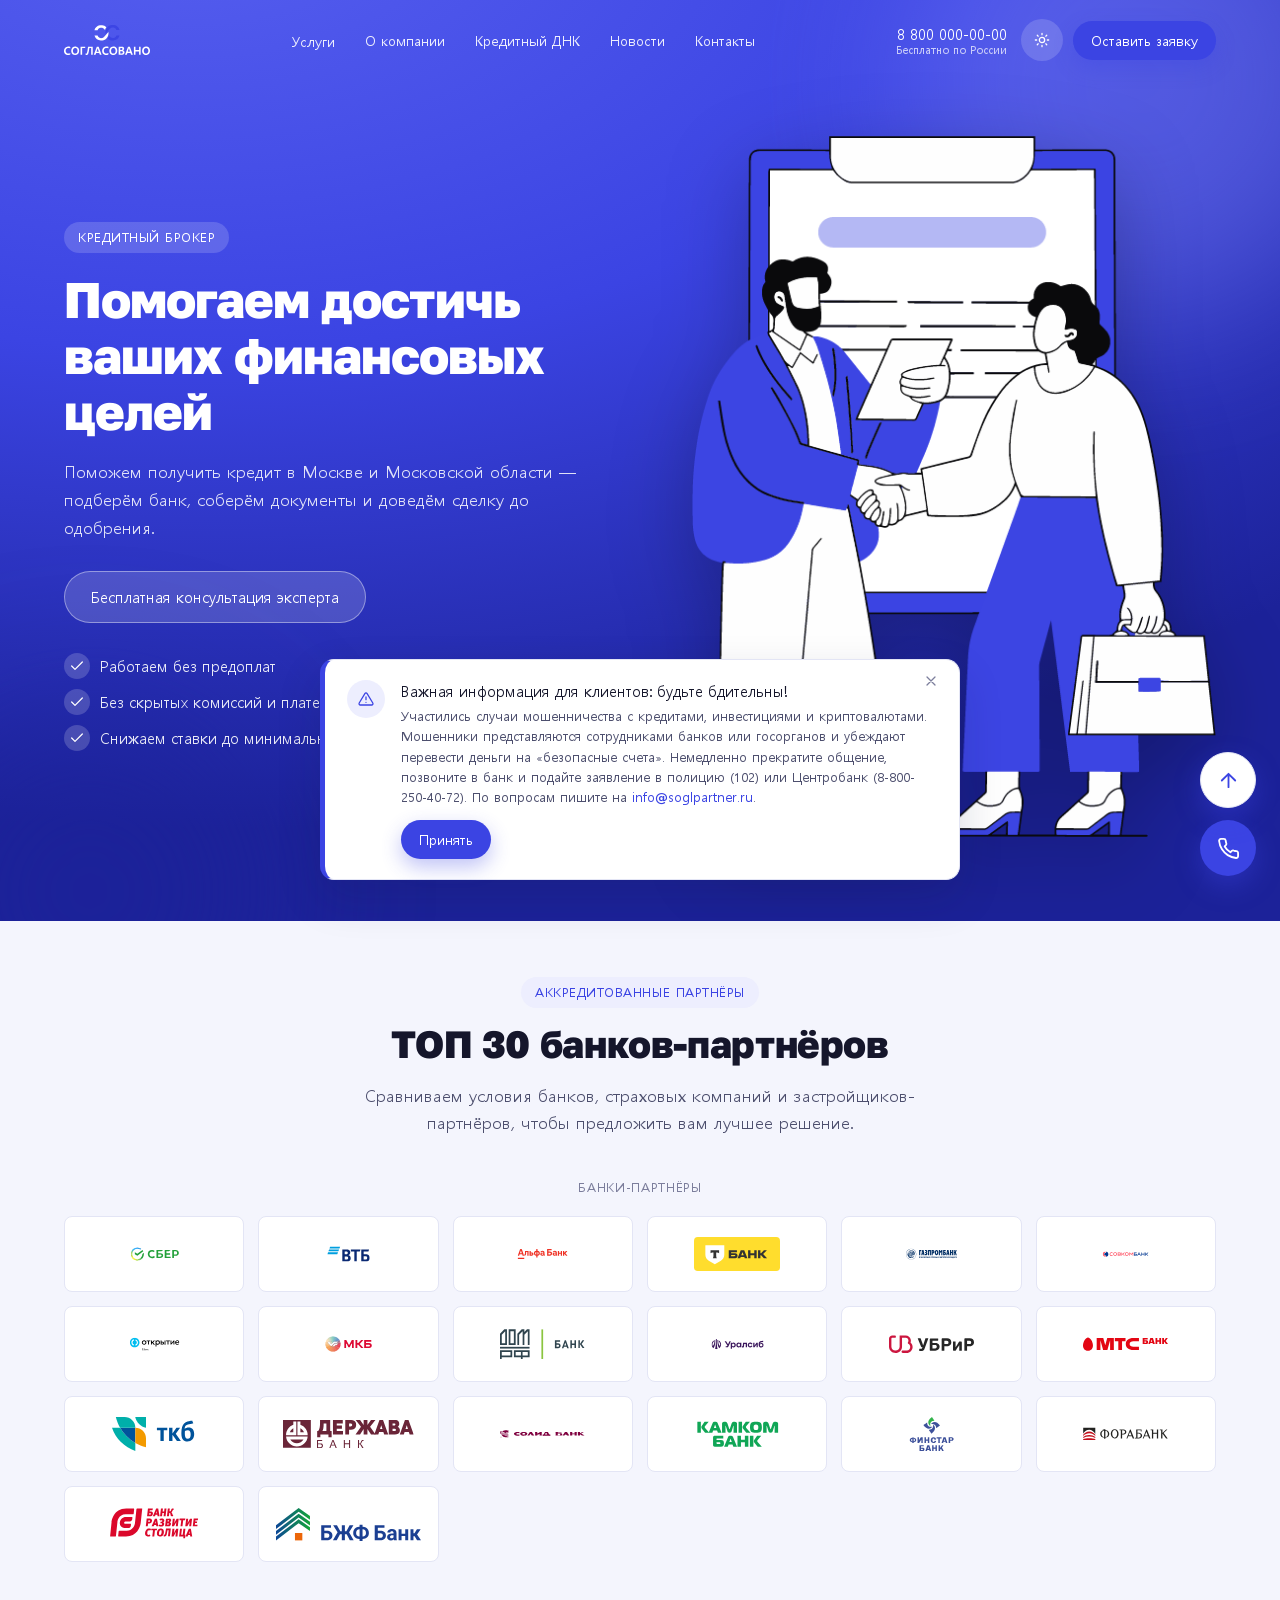
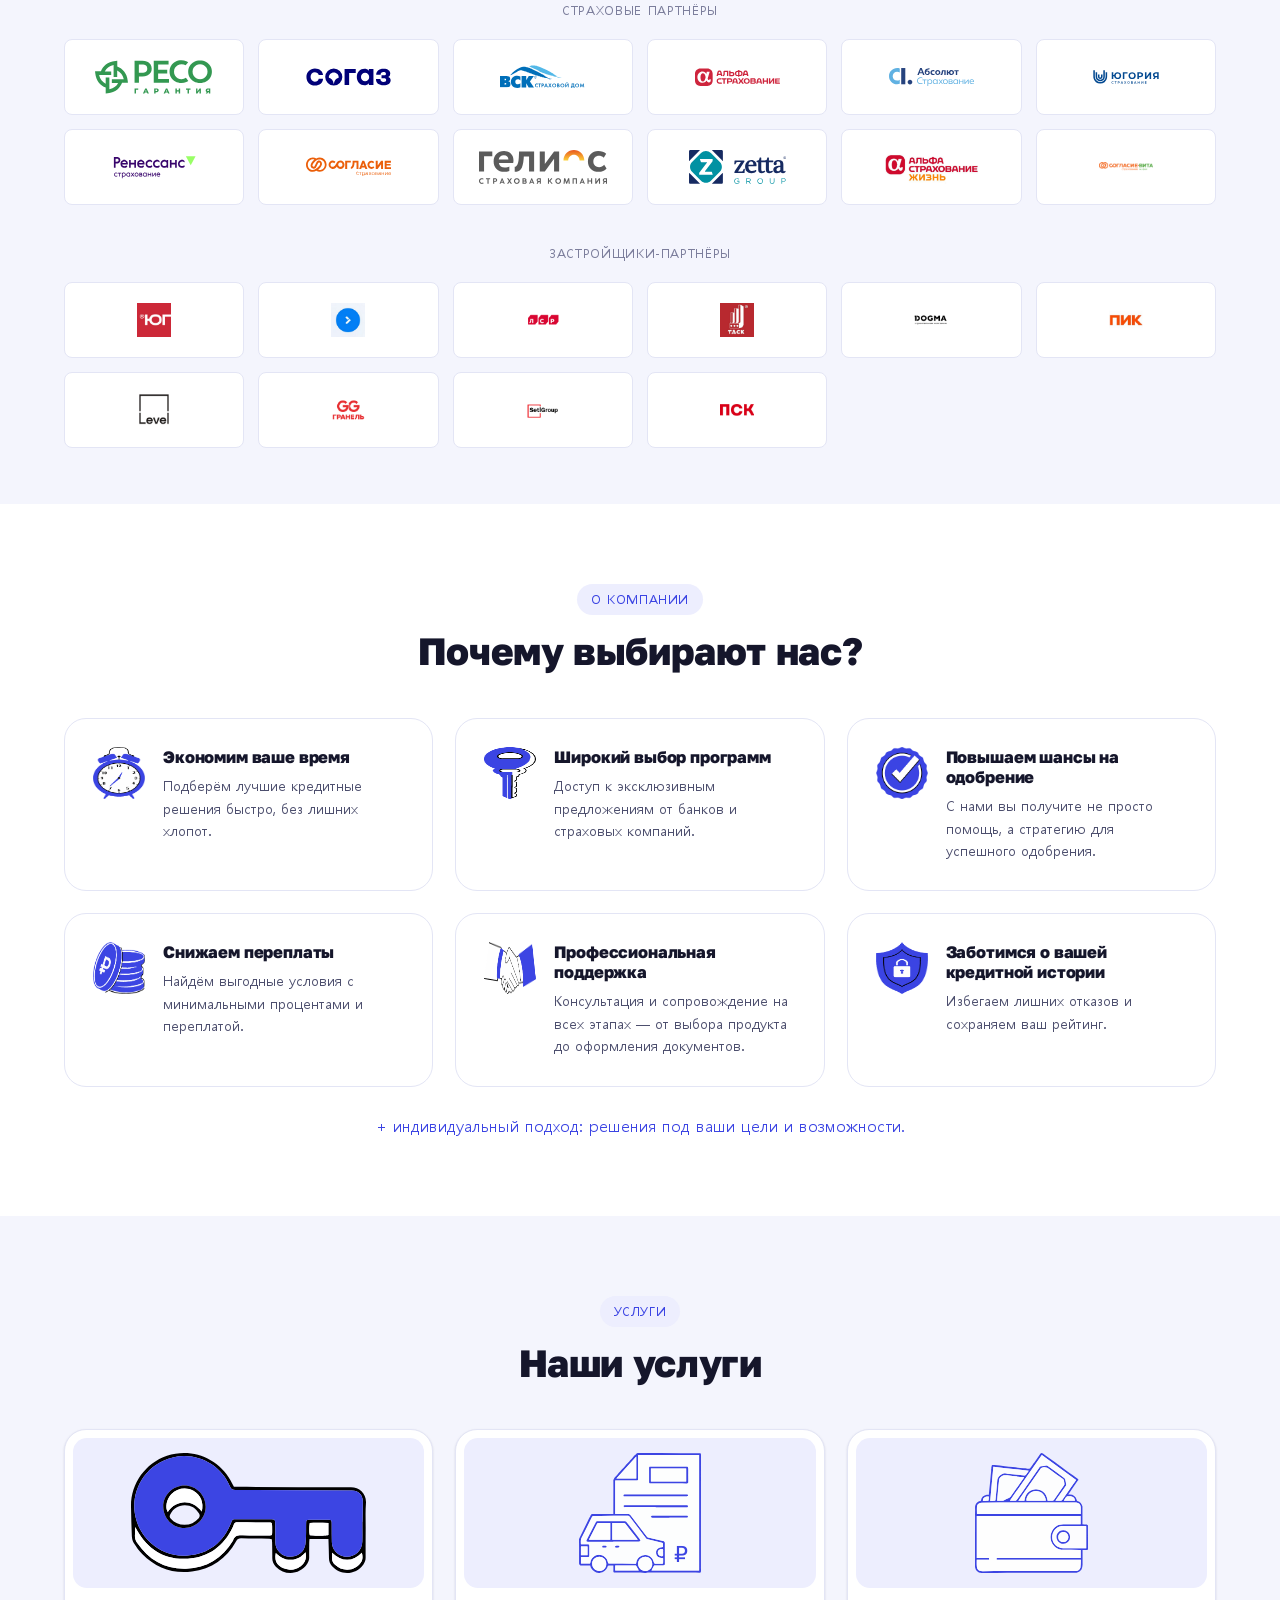
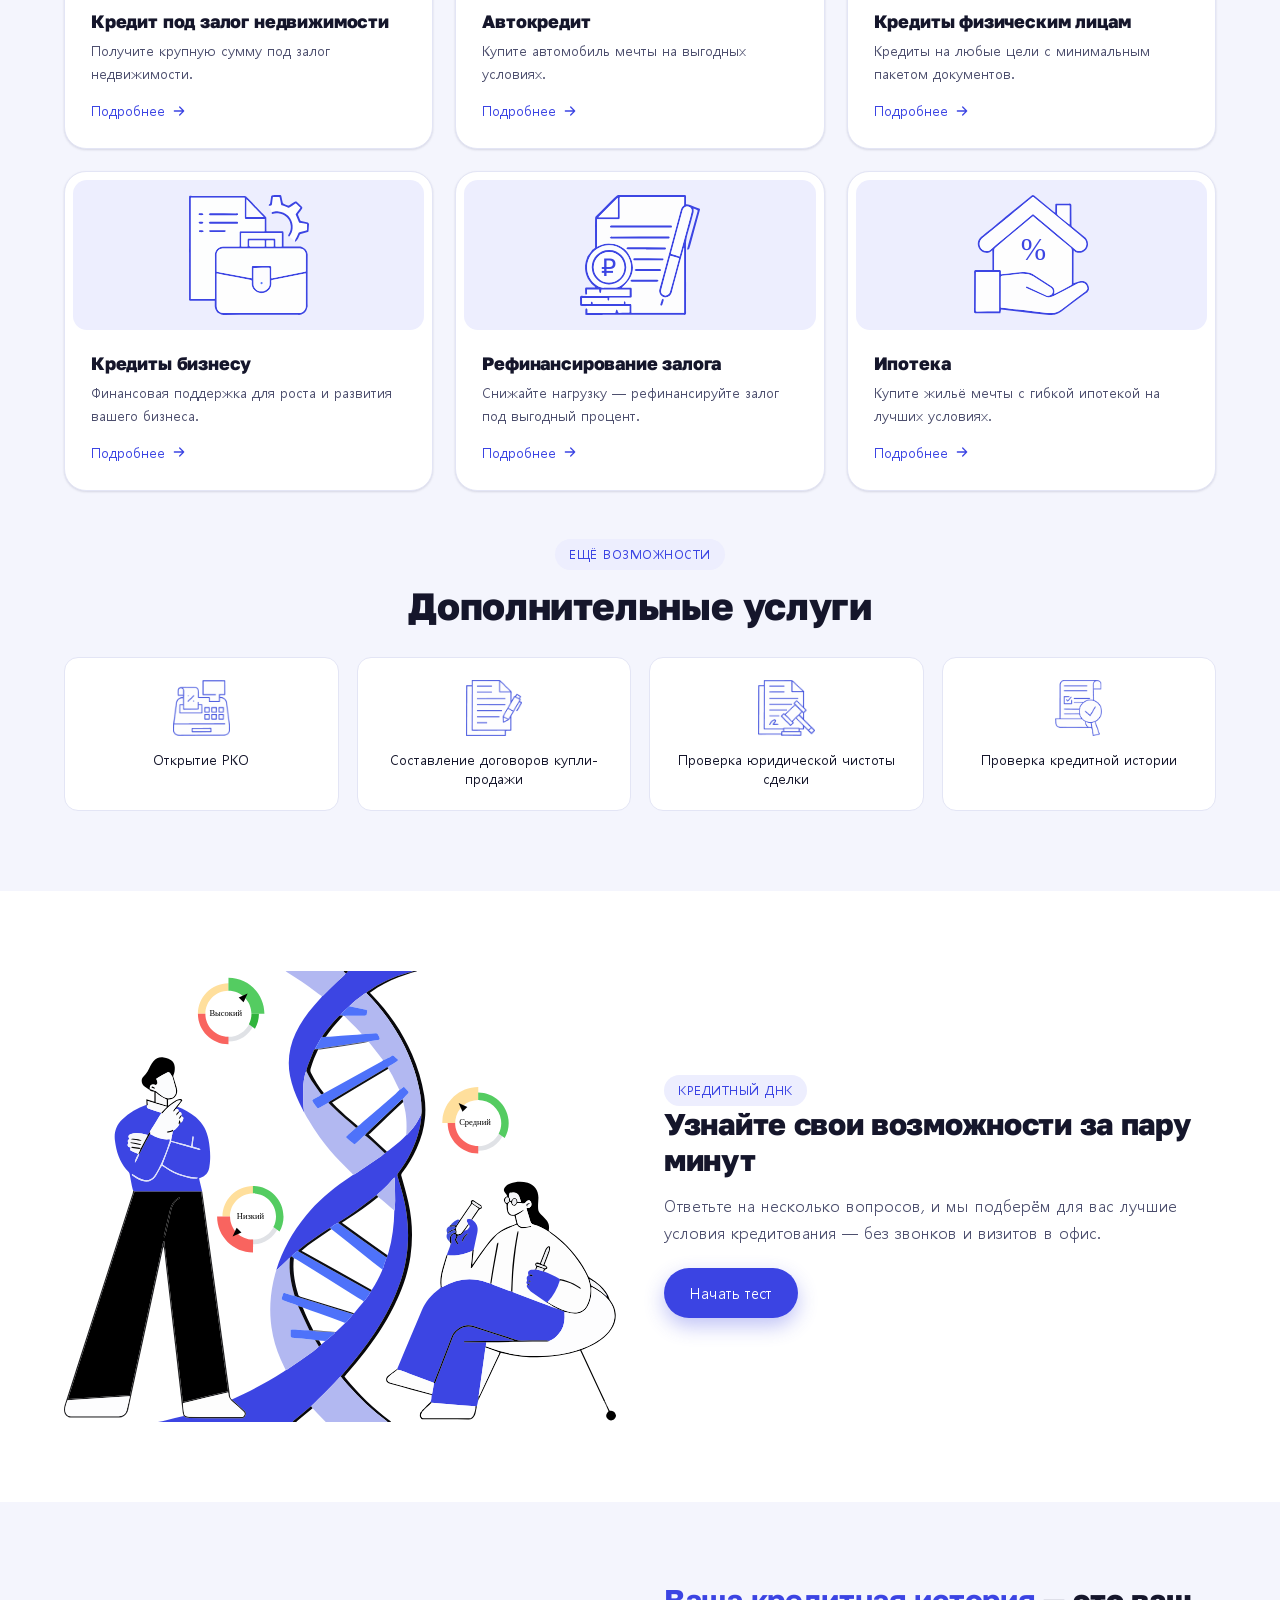
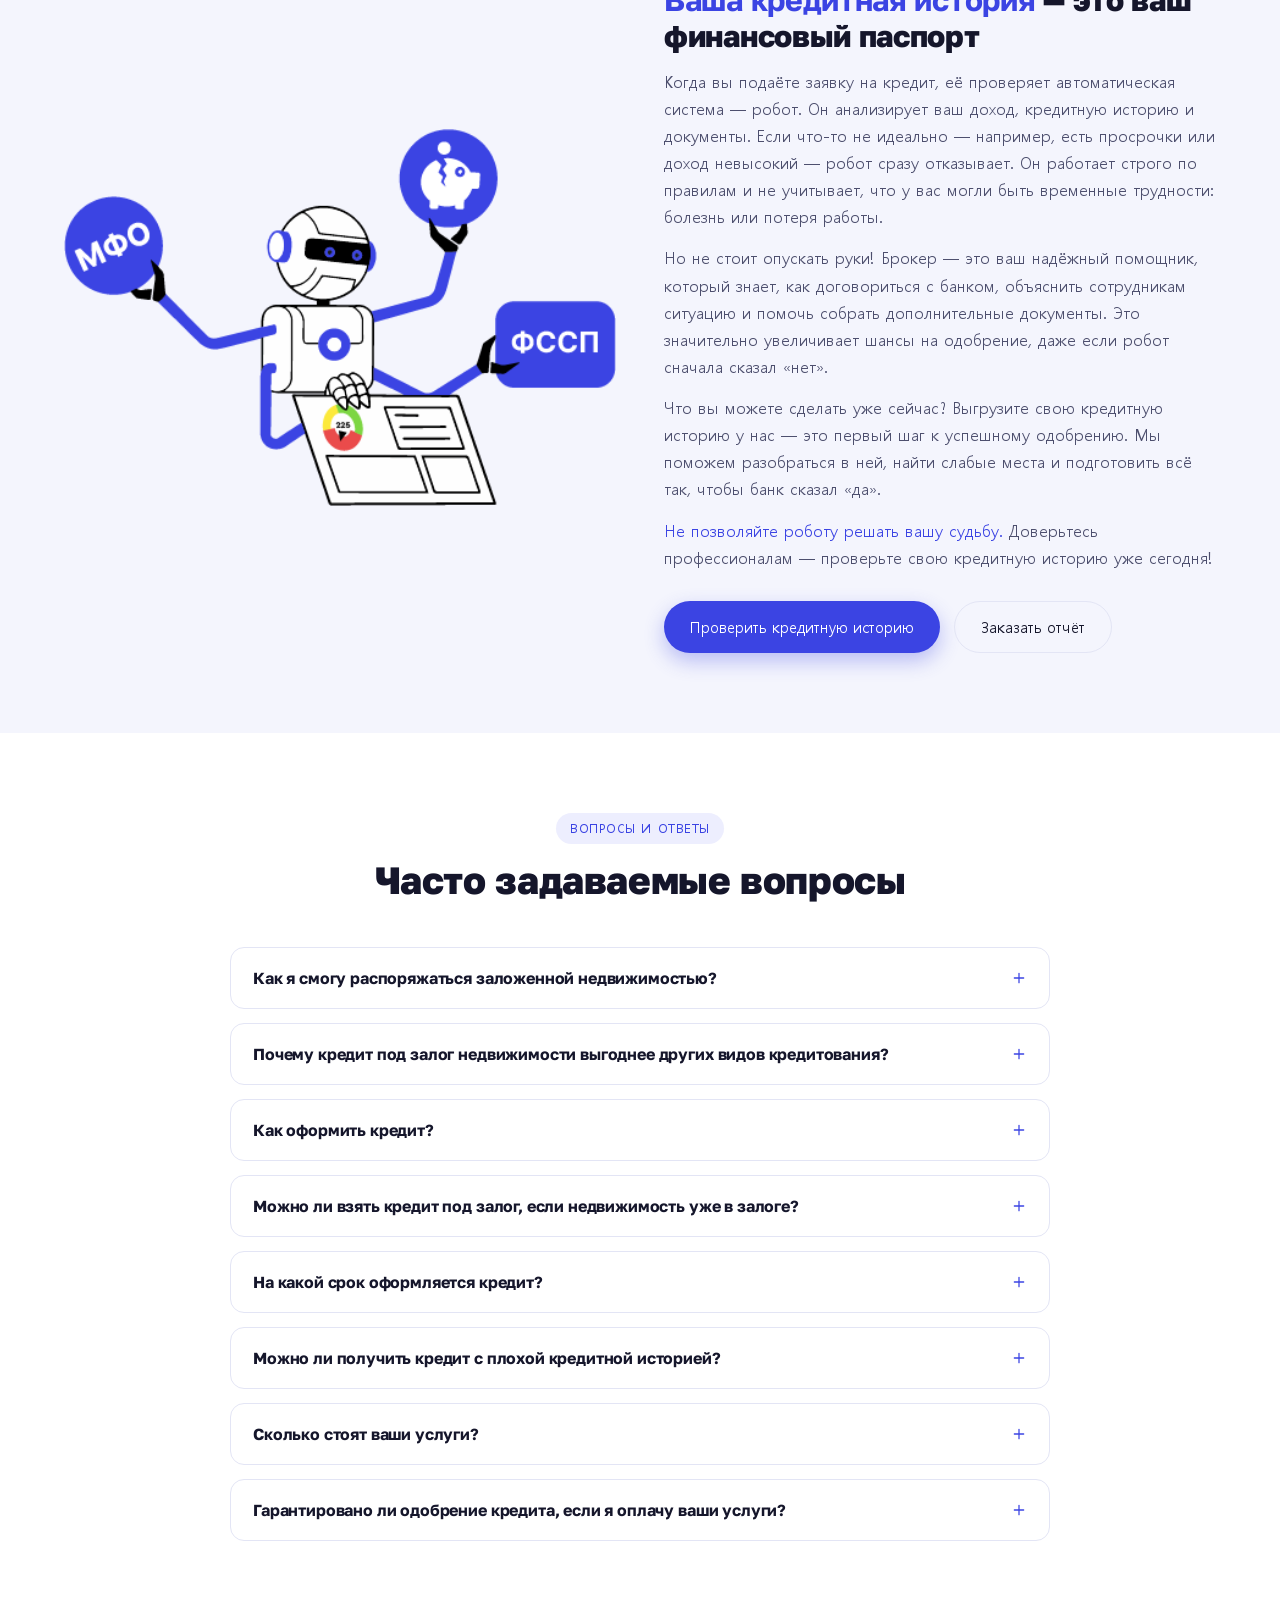
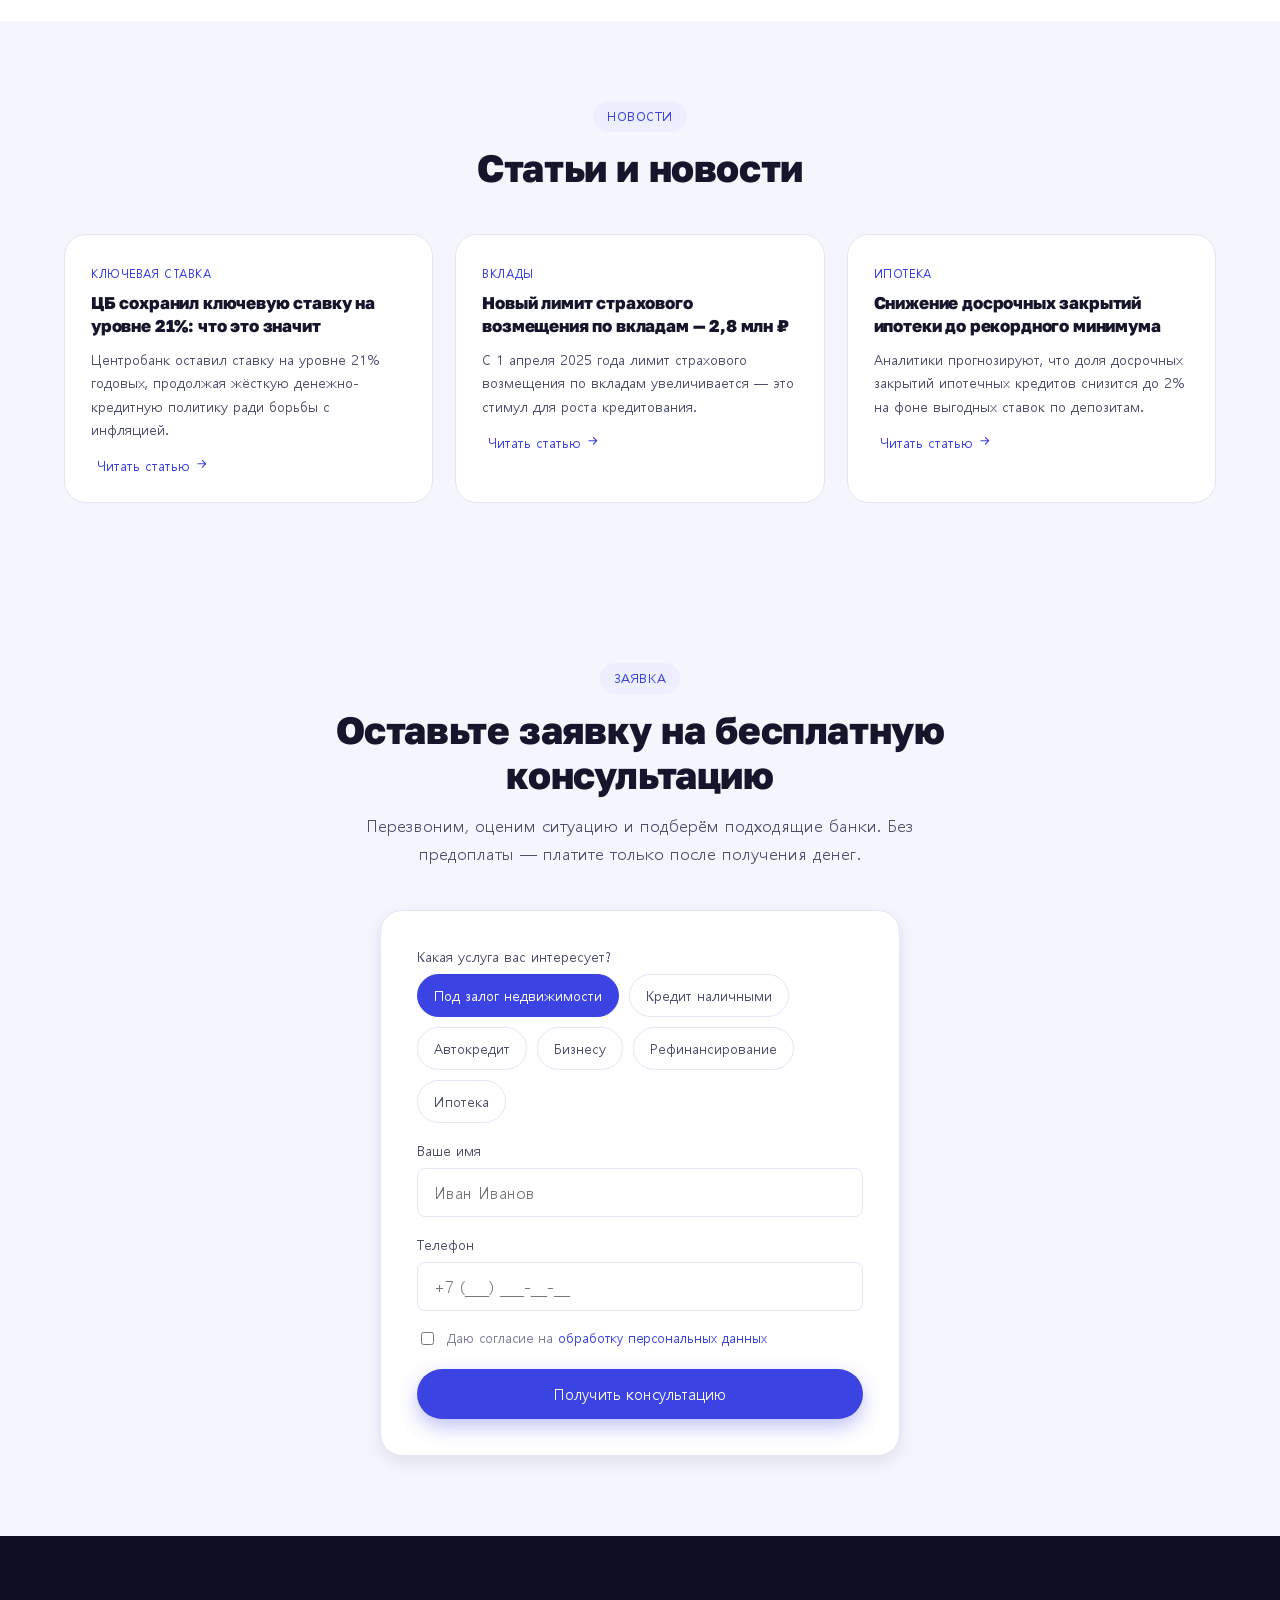
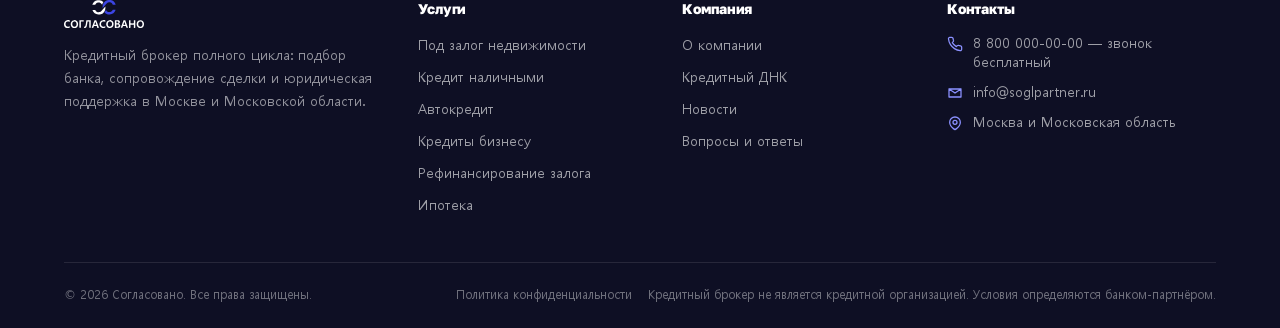
==== commit e2dd99d8: "Give headings a real display typeface and clean up numbered steps Pair the brand's Malgun Gothic bod" ====
--- a/index.html
+++ b/index.html
@@ -386,7 +386,7 @@
           <span class="tag">Ключевая ставка</span>
           <h3>ЦБ сохранил ключевую ставку на уровне 21%: что это значит</h3>
           <p>Центробанк оставил ставку на уровне 21% годовых, продолжая жёсткую денежно-кредитную политику ради борьбы с инфляцией.</p>
-          <button type="button" class="read-more"><span class="label">Читать статью</span> <span class="arrow">→</span></button>
+          <button type="button" class="read-more"><span class="label">Читать статью</span> <span class="arrow"><svg class="icon" viewBox="0 0 24 24" width="14" height="14"><path d="M5 12h14M13 6l6 6-6 6"/></svg></span></button>
           <div class="full-text"><div class="full-text-inner">
             <p>На очередном заседании в 2025 году Центральный банк Российской Федерации принял решение оставить ключевую ставку на уровне 21% годовых. Это решение стало продолжением жёсткой денежно-кредитной политики, направленной на борьбу с высокой инфляцией и стабилизацию экономической ситуации в стране.</p>
             <p><b>Почему ЦБ сохраняет ставку на уровне 21%?</b> Основная причина — необходимость сдерживания инфляции: по данным Росстата, годовая инфляция в 2025 году превышает 15%, что значительно выше целевого показателя ЦБ в 4%. На рост цен влияют устойчивый дефицит товаров и услуг, ослабление национальной валюты и высокий уровень инфляционных ожиданий.</p>
@@ -399,7 +399,7 @@
           <span class="tag">Вклады</span>
           <h3>Новый лимит страхового возмещения по вкладам — 2,8 млн ₽</h3>
           <p>С 1 апреля 2025 года лимит страхового возмещения по вкладам увеличивается — это стимул для роста кредитования.</p>
-          <button type="button" class="read-more"><span class="label">Читать статью</span> <span class="arrow">→</span></button>
+          <button type="button" class="read-more"><span class="label">Читать статью</span> <span class="arrow"><svg class="icon" viewBox="0 0 24 24" width="14" height="14"><path d="M5 12h14M13 6l6 6-6 6"/></svg></span></button>
           <div class="full-text"><div class="full-text-inner">
             <p>С 1 апреля 2025 года лимит страхового возмещения по вкладам в российских банках увеличивается до 2,8 млн рублей. Это решение укрепляет доверие граждан к банковской системе и открывает новые горизонты для кредитного рынка.</p>
             <p>Теперь вкладчики могут с уверенностью размещать свои средства, зная, что их сбережения защищены. Это создаёт благоприятные условия для увеличения депозитов, что, в свою очередь, позволит банкам активнее выдавать кредиты — особенно в сегментах потребительских и ипотечных кредитов.</p>
@@ -411,7 +411,7 @@
           <span class="tag">Ипотека</span>
           <h3>Снижение досрочных закрытий ипотеки до рекордного минимума</h3>
           <p>Аналитики прогнозируют, что доля досрочных закрытий ипотечных кредитов снизится до 2% на фоне выгодных ставок по депозитам.</p>
-          <button type="button" class="read-more"><span class="label">Читать статью</span> <span class="arrow">→</span></button>
+          <button type="button" class="read-more"><span class="label">Читать статью</span> <span class="arrow"><svg class="icon" viewBox="0 0 24 24" width="14" height="14"><path d="M5 12h14M13 6l6 6-6 6"/></svg></span></button>
           <div class="full-text"><div class="full-text-inner">
             <p>Аналитики прогнозируют, что в 2025 году доля досрочных закрытий ипотечных кредитов в России снизится до рекордно низкого уровня — всего 2%. Это связано с ростом ставок по депозитам, которые становятся более привлекательными для заёмщиков, чем досрочное погашение ипотеки.</p>
             <p>Среди причин — выгодные условия по депозитам и ужесточение денежно-кредитной политики ЦБ. Заёмщики предпочитают сохранять средства на вкладах, получая стабильный доход, вместо того чтобы закрывать ипотеку досрочно.</p>
--- a/assets/css/styles.css
+++ b/assets/css/styles.css
@@ -5,6 +5,19 @@
   font-family:'Malgun Sub';
   src:url('../fonts/malgun-subset.woff2') format('woff2');
   font-weight:400 800;
+  font-display:swap;
+}
+
+@font-face{
+  font-family:'Golos Display';
+  src:url([data-uri]) format('woff2');
+  font-weight:700;
+  font-display:swap;
+}
+@font-face{
+  font-family:'Golos Display';
+  src:url([data-uri]) format('woff2');
+  font-weight:800;
   font-display:swap;
 }
 
@@ -40,6 +53,7 @@
   --radius-full:999px;
 
   --ff-base:'Malgun Sub', 'Segoe UI', system-ui, -apple-system, sans-serif;
+  --ff-display:'Golos Display', 'Malgun Sub', 'Segoe UI', system-ui, sans-serif;
   --container:1200px;
   --header-h:80px;
   --ease:cubic-bezier(.22,1,.36,1);
@@ -89,6 +103,7 @@
 button{ font:inherit; cursor:pointer; border:none; background:none; color:inherit; }
 input,select,textarea{ font:inherit; color:inherit; }
 h1,h2,h3,h4,p{ margin:0; }
+h1,h2,h3,h4{ font-family:var(--ff-display); letter-spacing:-.01em; }
 .container{ max-width:var(--container); margin-inline:auto; padding-inline:24px; }
 
 @media (prefers-reduced-motion: reduce){
@@ -261,7 +276,7 @@
 .trust-strip{ background:var(--c-bg-alt); padding:56px 0; }
 .partner-group{ margin-bottom:40px; }
 .partner-group:last-child{ margin-bottom:0; }
-.partner-group h3{ font-size:13px; font-weight:700; text-transform:uppercase; letter-spacing:.05em; color:var(--c-text-mute); margin-bottom:20px; text-align:center; }
+.partner-group h3{ font-family:var(--ff-base); font-size:13px; font-weight:700; text-transform:uppercase; letter-spacing:.05em; color:var(--c-text-mute); margin-bottom:20px; text-align:center; }
 .logo-grid{ display:grid; grid-template-columns:repeat(6,1fr); gap:14px; }
 .logo-tile{
   background:var(--c-surface); border:1px solid var(--c-border); border-radius:var(--radius-sm);
@@ -342,7 +357,7 @@
    ========================================================================== */
 .faq-list{ max-width:820px; margin-inline:auto; display:flex; flex-direction:column; gap:14px; }
 .faq-item{ background:var(--c-surface); border:1px solid var(--c-border); border-radius:var(--radius-md); overflow:hidden; }
-.faq-q{ width:100%; display:flex; justify-content:space-between; align-items:center; gap:16px; padding:20px 22px; text-align:left; font-weight:700; font-size:15.5px; }
+.faq-q{ font-family:var(--ff-display); width:100%; display:flex; justify-content:space-between; align-items:center; gap:16px; padding:20px 22px; text-align:left; font-weight:700; font-size:16px; letter-spacing:-.01em; }
 .faq-q .icon{ flex-shrink:0; transition:transform .3s var(--ease); color:var(--c-primary); }
 .faq-item[data-open="true"] .faq-q .icon{ transform:rotate(45deg); }
 .faq-a{ max-height:0; overflow:hidden; transition:max-height .35s var(--ease); }
@@ -401,14 +416,14 @@
 .quiz-segment-card{ border:1.5px solid var(--c-border); border-radius:var(--radius-md); padding:22px 16px; text-align:center; transition:all .2s; }
 .quiz-segment-card:hover{ border-color:var(--c-primary); box-shadow:var(--shadow-sm); }
 .quiz-segment-card img{ height:44px; margin:0 auto 12px; }
-.quiz-segment-card b{ display:block; font-size:15px; }
+.quiz-segment-card b{ font-family:var(--ff-display); display:block; font-size:16px; letter-spacing:-.01em; }
 .quiz-segment-card span{ display:block; font-size:12.5px; color:var(--c-text-mute); margin-top:4px; }
 @media (max-width:640px){ .quiz-segment-select{ grid-template-columns:1fr; } }
 
 .quiz-step{ display:none; }
 .quiz-step.active{ display:block; animation:fadeIn .35s var(--ease); }
 @keyframes fadeIn{ from{ opacity:0; transform:translateX(10px);} to{ opacity:1; transform:translateX(0);} }
-.quiz-question{ font-size:18.5px; font-weight:800; margin-bottom:20px; line-height:1.4; }
+.quiz-question{ font-family:var(--ff-display); font-size:20px; font-weight:800; letter-spacing:-.01em; margin-bottom:20px; line-height:1.35; }
 .quiz-options{ display:flex; flex-direction:column; gap:10px; }
 .quiz-option{ display:flex; align-items:center; gap:12px; border:1.5px solid var(--c-border); border-radius:var(--radius-md); padding:14px 16px; font-size:14.5px; font-weight:600; text-align:left; transition:all .2s; }
 .quiz-option:hover{ border-color:var(--c-primary); background:var(--c-primary-light); }
@@ -432,6 +447,11 @@
 .product-article ul li{ display:flex; gap:10px; align-items:flex-start; font-size:15px; color:var(--c-text-soft); line-height:1.6; }
 .product-article ul li .icon{ color:var(--c-primary); margin-top:3px; flex-shrink:0; }
 .product-article .callout{ background:var(--c-primary-light); border-radius:var(--radius-md); padding:22px 24px; margin-top:20px; font-size:14.5px; color:var(--c-text); line-height:1.65; }
+.num-badge{
+  display:flex; align-items:center; justify-content:center; flex-shrink:0; margin-top:1px;
+  width:26px; height:26px; border-radius:50%; background:var(--c-primary); color:#fff;
+  font-family:var(--ff-display); font-weight:800; font-size:12.5px;
+}
 
 /* ==========================================================================
    Footer
